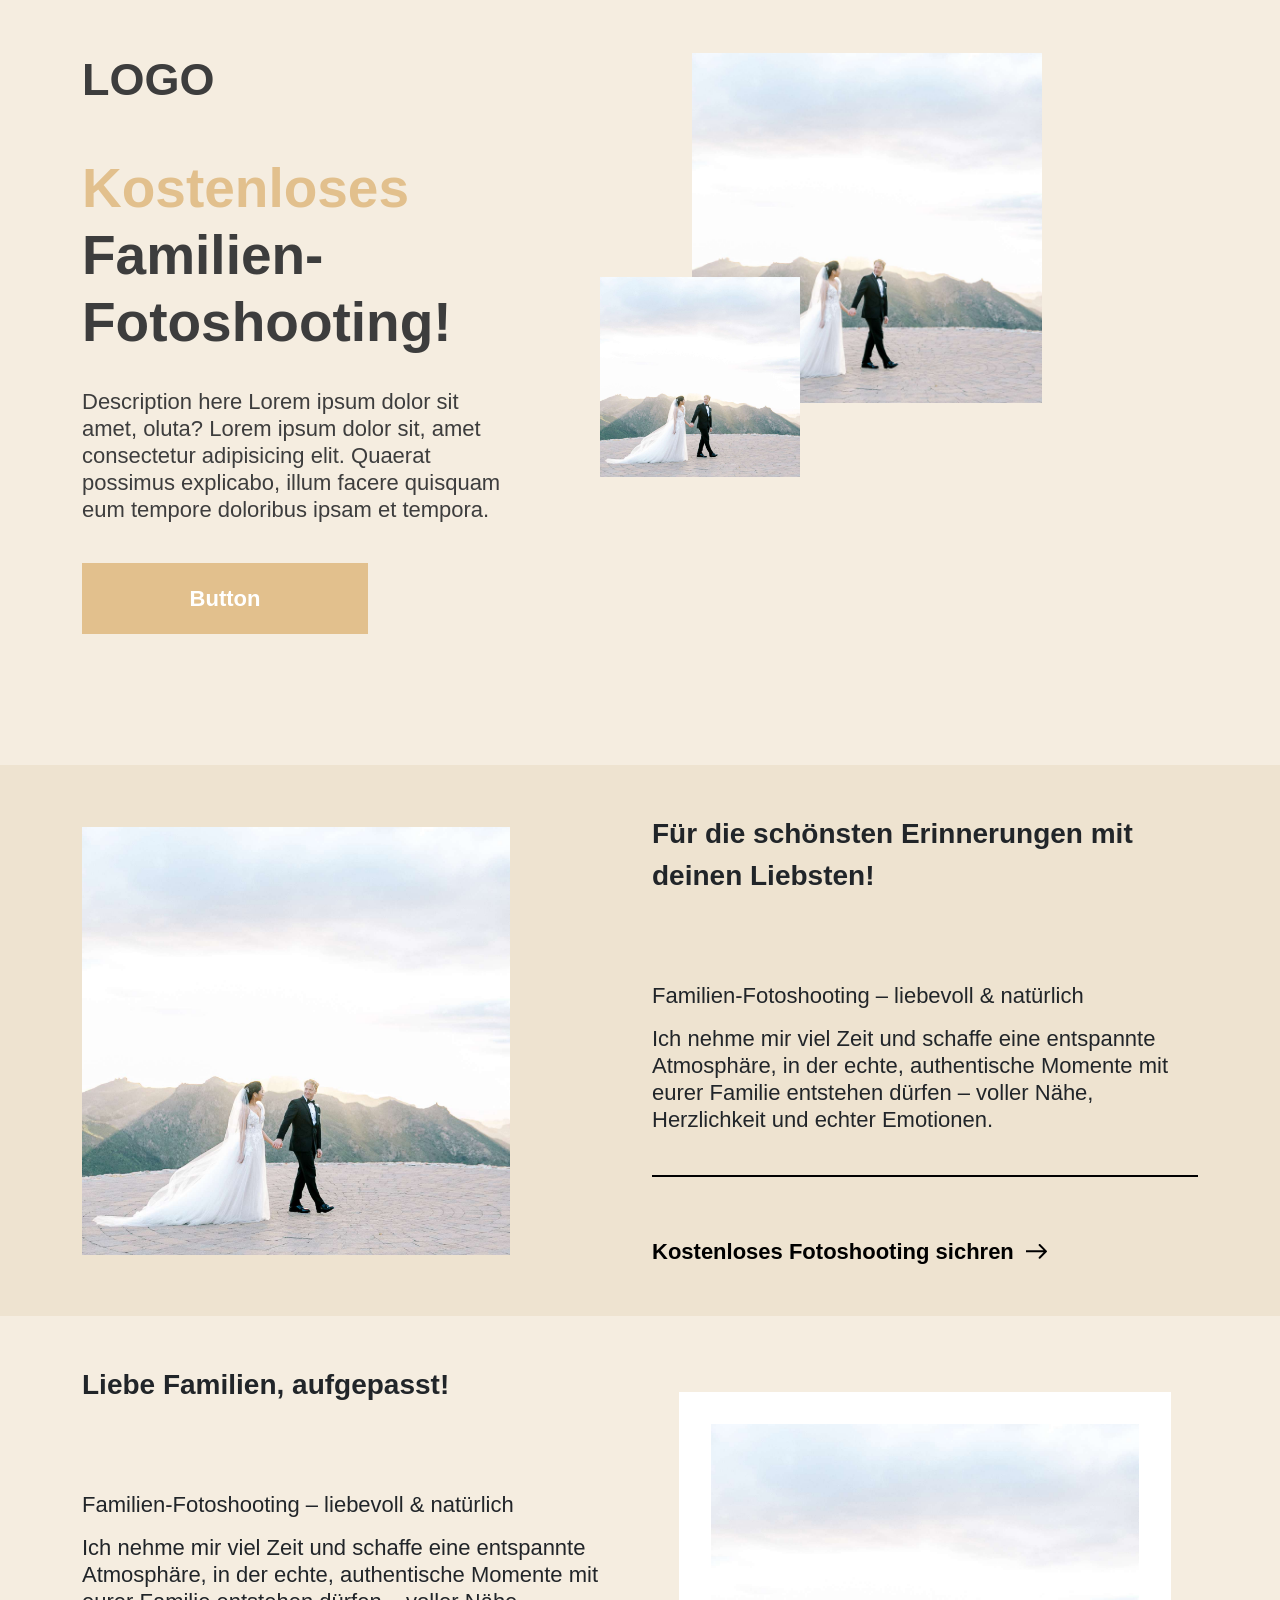
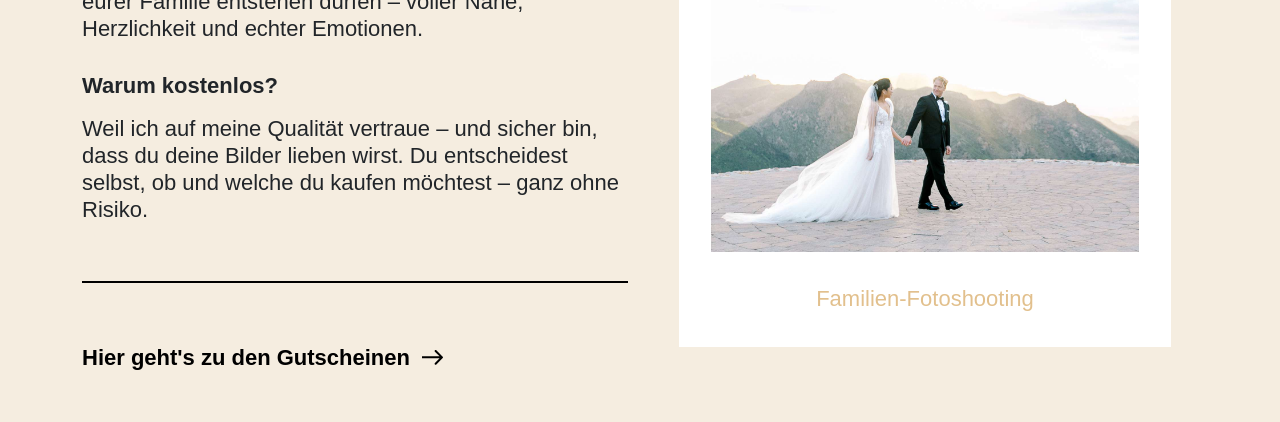
==== index.html @ 56498b9d "Initial commit" ====
<!DOCTYPE html>
<html lang="en">

<head>
    <meta charset="UTF-8">
    <meta name="viewport" content="width=device-width, initial-scale=1.0">
    <title>Лендинг</title>

    <link rel="stylesheet" href="https://cdn.jsdelivr.net/npm/bootstrap@5.3.8/dist/css/bootstrap.min.css">
    <link rel="stylesheet" href="styles/reset.css">
    <link rel="stylesheet" href="styles/variables.css">
    <link rel="stylesheet" href="styles/styles.css">
</head>

<body>

    <!-- SECTION 1 (Hero) -->
    <section id="hero" class="section-1 py-custom">
        <div class="container">
            <div class="row align-items-start service-1-content">

                <!-- LEFT -->
                <div class="col-lg-6 d-flex flex-column">
                    <h2 class="logo mb-0">LOGO</h2>

                    <h1 class="hero-title mt-5">
                        <span class="sec1-hero-title-span">Kostenloses</span> <br> Familien-Fotoshooting!
                    </h1>

                    <p class="hero-description mt-4">
                        Description here Lorem ipsum dolor sit amet, oluta? Lorem ipsum dolor sit, amet consectetur adipisicing elit. Quaerat possimus explicabo, illum facere quisquam eum tempore doloribus ipsam et tempora.
                    </p>

                    <button class="section1-button mt-4">Button</button>
                </div>

                <!-- RIGHT -->
                <div class="col-lg-6 d-flex justify-content-center position-relative">
                    <div class="hero-images-wrapper position-relative">
                        <img src="images/wedding-image-example.jpg" class="img-big" alt="">
                        <img src="images/wedding-image-example.jpg" class="img-small position-absolute" alt="">
                    </div>
                </div>

            </div>
        </div>
    </section>


    <!-- SECTION 2 (Promotion) -->
    <section id="promotion" class="section-2 py-5">
        <div class="container">
            <div class="row align-items-center">

                <!-- LEFT IMAGE -->
                <div class="col-lg-6 d-flex justify-content-start">
                    <img src="images/wedding-image-example.jpg" class="section-2-image" alt="">
                </div>

                <!-- RIGHT CONTENT -->
                <div class="col-lg-6">
                    <div class="section-2-paragraphs">
                        <p class="section-2-title">Für die schönsten Erinnerungen mit deinen Liebsten!</p>
                        <p class="section-2-text">Familien-Fotoshooting – liebevoll & natürlich</p>
                        <p class="section-2-text">
                            Ich nehme mir viel Zeit und schaffe eine entspannte Atmosphäre, in der echte, authentische Momente mit eurer Familie entstehen dürfen – voller Nähe, Herzlichkeit und echter Emotionen.
                        </p>
                    </div>

                    <hr class="section-2-line">

                    <button class="section-2-button">
                        Kostenloses Fotoshooting sichren
                        <img src="images/button-line.svg" class="arrow-img" alt="">
                    </button>
                </div>
            </div>
        </div>
    </section>


    <!-- SECTION 3 (Offers) -->
    <section id="offers" class="section-3 py-5">
        <div class="container">
            <div class="row align-items-center">

                <!-- LEFT CONTENT -->
                <div class="col-lg-6 d-flex flex-column section-3-content order-1 order-lg-1">

                    <div class="section-3-paragraphs">
                        <p class="section-3-title">Liebe Familien, aufgepasst!</p>
                        <p class="section-3-text">Familien-Fotoshooting – liebevoll & natürlich</p>
                        <p class="section-3-text">
                            Ich nehme mir viel Zeit und schaffe eine entspannte Atmosphäre, in der echte, authentische Momente mit eurer Familie entstehen dürfen – voller Nähe, Herzlichkeit und echter Emotionen.
                        </p>
                        <p class="section-3-text-bold">Warum kostenlos?</p>
                        <p class="section-3-text">Weil ich auf meine Qualität vertraue – und sicher bin, dass du deine Bilder lieben wirst.
                            Du entscheidest selbst, ob und welche du kaufen möchtest – ganz ohne Risiko.</p>
                    </div>

                    <hr class="section-3-line">

                    <div class="section-3-button-wrapper">
                        <button class="section-3-button">
                            Hier geht's zu den Gutscheinen
                            <img src="images/button-line.svg" class="arrow-img" alt="">
                        </button>
                    </div>

                </div>

                <!-- RIGHT IMAGE BLOCK -->
                <div class="col-lg-6 d-flex justify-content-center order-2 order-lg-2">
                    <div class="section-3-imagebox">
                        <img src="images/wedding-image-example.jpg" class="section-3-image" alt="">
                        <span>Familien-Fotoshooting</span>
                    </div>
                </div>

            </div>
        </div>
    </section>

    <script src="https://cdn.jsdelivr.net/npm/bootstrap@5.3.8/dist/js/bootstrap.bundle.min.js"></script>
</body>

</html>
---- styles/variables.css ----
:root {
    --hintergrund-color: #F5EDE0;
    --button-color: #E2C08D;
    --button-hover-color: #d3b383;
    --schrift-color: #3D3D3D;
    --second-hintergrund-color: #EEE3D0;
    --font-main: "Inter", sans-serif;
    /* --spacing-sides-section: 101px; */
    /* с bootstrap не используется, ибо bootstrap сам управляет крайними отступами с помощью container */
}
---- styles/styles.css ----
body {
    font-family: var(--font-main);

}

/* -------------------------------- */
/* SECTION 1 */
/* -------------------------------- */
.section-1 {
    background-color: var(--hintergrund-color);
    padding: 53px 0 131px 0;
}


.logo {
    font-size: 45px;
    font-weight: 700;
    color: var(--schrift-color);
}

.hero-title {
    font-size: 55px;
    line-height: 67px;
    font-weight: 700;
    color: var(--schrift-color);
}

.sec1-hero-title-span {
    color: var(--button-color);
}

.hero-description {
    font-size: 22px;
    line-height: 27px;
    color: var(--schrift-color);
    width: 80%;
}

.section1-button {
    width: 286px;
    padding: 19px 0;
    background: var(--button-color);
    border: none;
    color: #fff;
    font-size: 22px;
    font-weight: 700;
    cursor: pointer;
    transition: 0.3s;
}

.section1-button:hover {
    background-color: var(--button-hover-color);
}

.hero-images-wrapper {
    max-width: 550px;
    width: 100%;
    position: relative;
    margin-left: auto;
}

.img-big {
    width: 428px;
    height: auto;
    max-width: 100%;
}

.img-small {
    width: 306px;
    height: auto;
    bottom: -74px;
    left: -92px;
    max-width: 100%;
}

/* -------------------------------- */
/* SECTION 2 */
/* -------------------------------- */
.section-2 {
    background-color: var(--second-hintergrund-color);
}

.section-2-image {
    width: 100%;
    max-width: 428px;
    height: auto;
    max-height: 460px;
    object-fit: cover;
}

.section-2-title {
    font-size: 28px;
    font-weight: 700;
    margin-bottom: 85px;
}

.section-2-text {
    font-size: 22px;
    line-height: 27px;
}

.section-2-line {
    border: 1px solid #000;
    opacity: 1;
    margin: 42px 0 58px 0;
}

.section-2-button {
    font-size: 22px;
    border: none;
    background: transparent;
    cursor: pointer;
    font-weight: 700;
    display: inline-flex;
    align-items: center;
    gap: 12px;
}

.arrow-img {
    transition: transform 0.3s ease;
}

.section-2-button:hover .arrow-img {
    transform: translateX(6px);
}

/* -------------------------------- */
/* SECTION 3 */
/* -------------------------------- */
.section-3 {
    background-color: var(--hintergrund-color);
}

.section-3-title {
    font-size: 28px;
    font-weight: 700;
    margin-bottom: 85px;
}

.section-3-text {
    font-size: 22px;
    line-height: 27px;
}

.section-3-text-bold {
    font-size: 22px;
    line-height: 27px;
    font-weight: 700;
    margin-top: 30px;
}

.section-3-line {
    border: 1px solid #000;
    opacity: 1;
    margin: 42px 0 58px 0;
}

.section-3-button {
    font-size: 22px;
    font-weight: 700;
    border: none;
    background: transparent;
    display: inline-flex;
    align-items: center;
    gap: 12px;
    cursor: pointer;
}

.section-3-button:hover .arrow-img {
    transform: translateX(6px);
}

.section-3-imagebox {
    background: #fff;
    padding: 32px;
    max-width: 493px;
    display: flex;
    flex-direction: column;
    align-items: center;
}

.section-3-image {
    width: 100%;
    max-width: 428px;
    height: auto;
    max-height: 440px;
}

.section-3-imagebox span {
    margin-top: 30px;
    font-size: 22px;
    color: var(--button-color);
}

@media(max-width:1399px) {
    .hero-images-wrapper {
        right: -40px;
    }

    .img-big {
        max-width: 350px;
        height: auto;
        max-height: 394px;
    }

    .img-small {
        width: 100%;
        max-width: 200px;
        height: auto;
        max-height: 290px;
        bottom: -74px;
        left: -92px;
        z-index: 2;
        transition: transform 0.3s ease;
    }
}

@media (max-width: 1200px) {

    #hero .col-lg-6 {
        text-align: center;
        align-items: center;
    }

    .hero-images-wrapper {
        margin-top: 50px;
        max-width: 380px;
        margin-left: 0;
    }

    .img-small {
        width: 220px;
    }
}

@media(max-width:991px) {
    .hero-title {
        font-size: 50px;
    }

    .section-2-image {
        width: 100%;
        max-width: 350px;
        height: auto;
        max-height: 394px;
        object-fit: cover;
    }

    .section-2-title {
        font-size: 28px;
        font-weight: 700;
        margin-bottom: 35px;
        margin-top: 20px;
    }

    .justify-content-start {
        justify-content: center !important;
    }

    .section-2 {
        text-align: center;
    }

    .section-2-title {
        font-size: 24px;
        margin-bottom: 29px;
    }

    .section-2-text {
        font-size: 20px;
    }

    .section-2-image {
        max-width: 290px;
        max-height: 320px;
    }

    .section-2-button {
        font-size: 20px;
    }

    .section-3-title {
        font-size: 24px;
        margin-bottom: 29px;
    }

    .section-3-text {
        font-size: 20px;
    }

    .section-3-text-bold {
        font-size: 20px;
    }

    .section-3-button {
        font-size: 20px;
    }

    .section-3 {
        text-align: center;
    }

    .section-3-imagebox {
        margin: 30px auto;
        padding: 30px;
        max-width: 345px;
    }

    .section-3-image {
        max-width: 290px;
        max-height: 365px;
    }

    .section-3-imagebox span {
        margin-top: 28px;
        font-size: 16px;
    }
}

@media (max-width: 768px) {
    .hero-title {
        font-size: 40px;
        line-height: 50px;
    }

    .hero-description {
        font-size: 20px;
    }

    .section1-button {
        width: 226px;
        padding: 15px 0;
        font-size: 20px;
        cursor: pointer;
        transition: 0.3s;
    }

    .img-big {
        width: 290px;
    }

    .img-small {
        width: 190px;
        left: -40px;
    }
}

@media (max-width: 468px) {
    .hero-title {
        font-size: 30px;
        line-height: 40px;
    }

    .hero-description {
        font-size: 18px;
    }

    .hero-images-wrapper {
        margin-top: 50px;
        max-width: 290px;
    }

    .img-big {
        max-width: 230px;
        max-height: 310px;
    }

    .img-small {
        max-width: 145px;
        max-height: 290px;
        left: -40px;
    }

    .section1-button {
        width: 198px;
        padding: 13px 0;
        font-size: 18px;
        cursor: pointer;
        transition: 0.3s;
    }

    .section-2-image {
        max-width: 230px;
        max-height: 310px;
    }

    .section-2-title {
        font-size: 22px;
        margin-bottom: 29px;
    }

    .section-2-text {
        font-size: 18px;
    }

    .section-2-button {
        font-size: 18px;
    }

    .section-3-button {
        font-size: 18px;
    }

    .section-3-title {
        font-size: 22px;
        margin-bottom: 29px;
    }

    .section-3-text {
        font-size: 18px;
    }

    .section-3-text-bold {
        font-size: 18px;
    }

    .section-3-image {
        max-width: 230px;
        max-height: 316px;
    }

    .section-3-imagebox {
        margin: 30px auto;
        padding: 28px 20px 20px 20px;
        max-width: 345px;
    }
}

@media(max-width:375px) {

    .hero-images-wrapper {
        margin-top: 50px;
        max-width: 210px;
    }

    .img-big {
        max-width: 150px;
        max-height: 200px;
    }

    .img-small {
        max-width: 105px;
        max-height: 150px;
        left: -40px;
    }

    .section1-button {
        width: 168px;
        padding: 10px 0;
        font-size: 18px;
    }

    .section-2-image {
        max-width: 200px;
        max-height: 290px;
    }

    .section-3-imagebox {
        margin: 30px auto;
        padding: 26px 24px 26px 24px;
        max-width: 305px;
    }

    .section-3-image {
        max-width: 200px;
        max-height: 290px;
    }
}
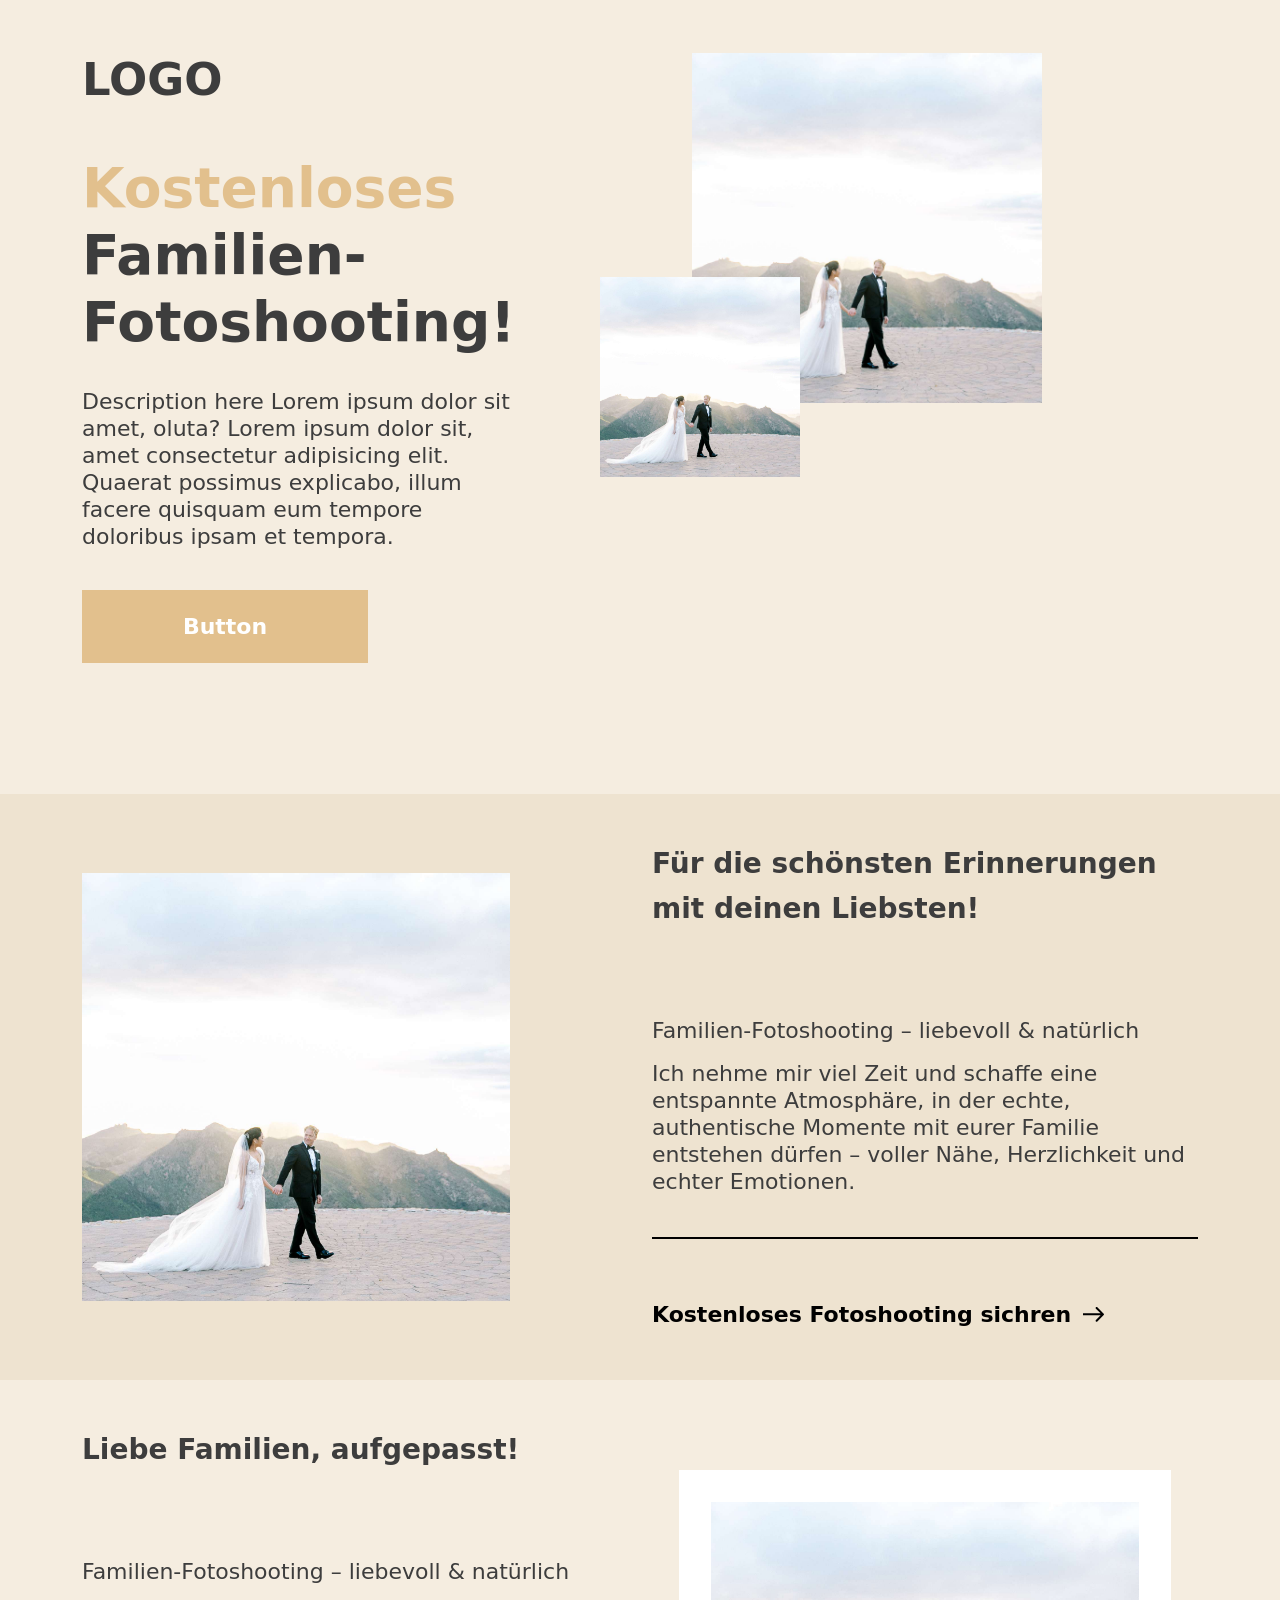
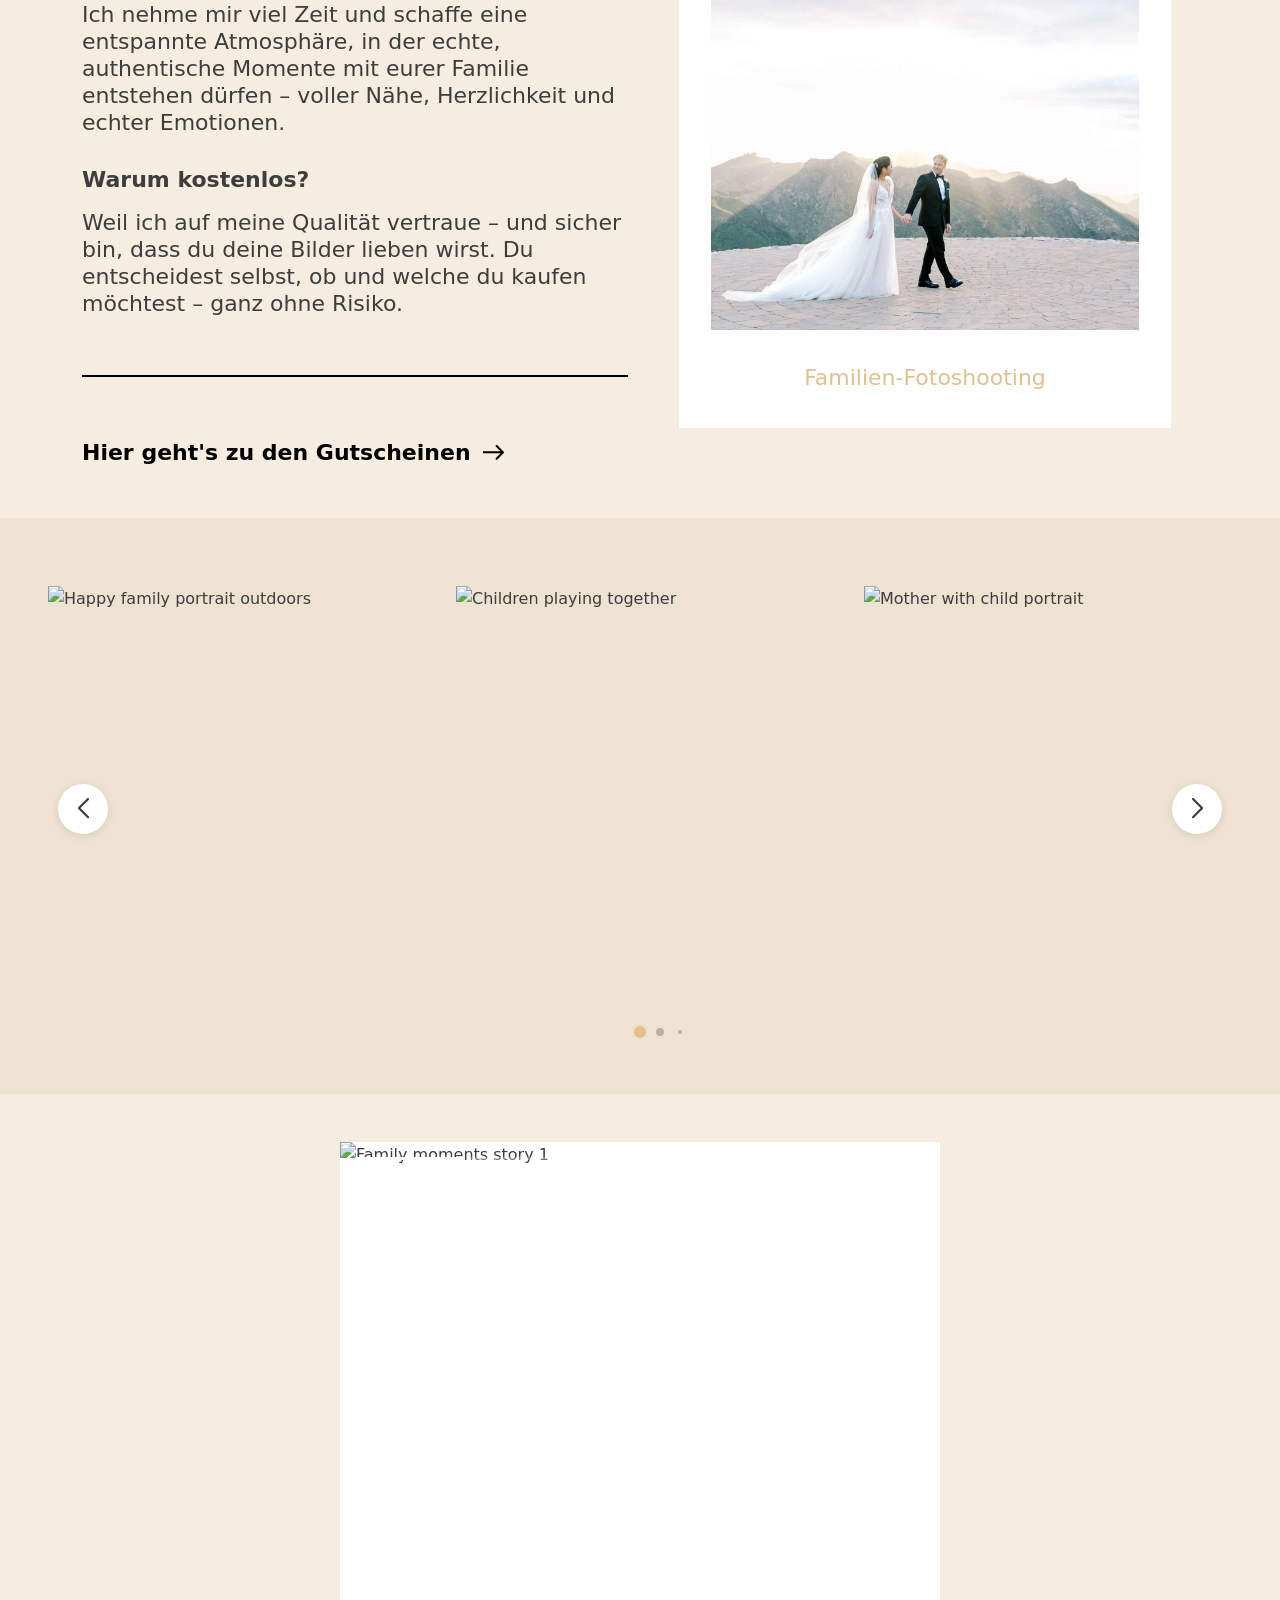
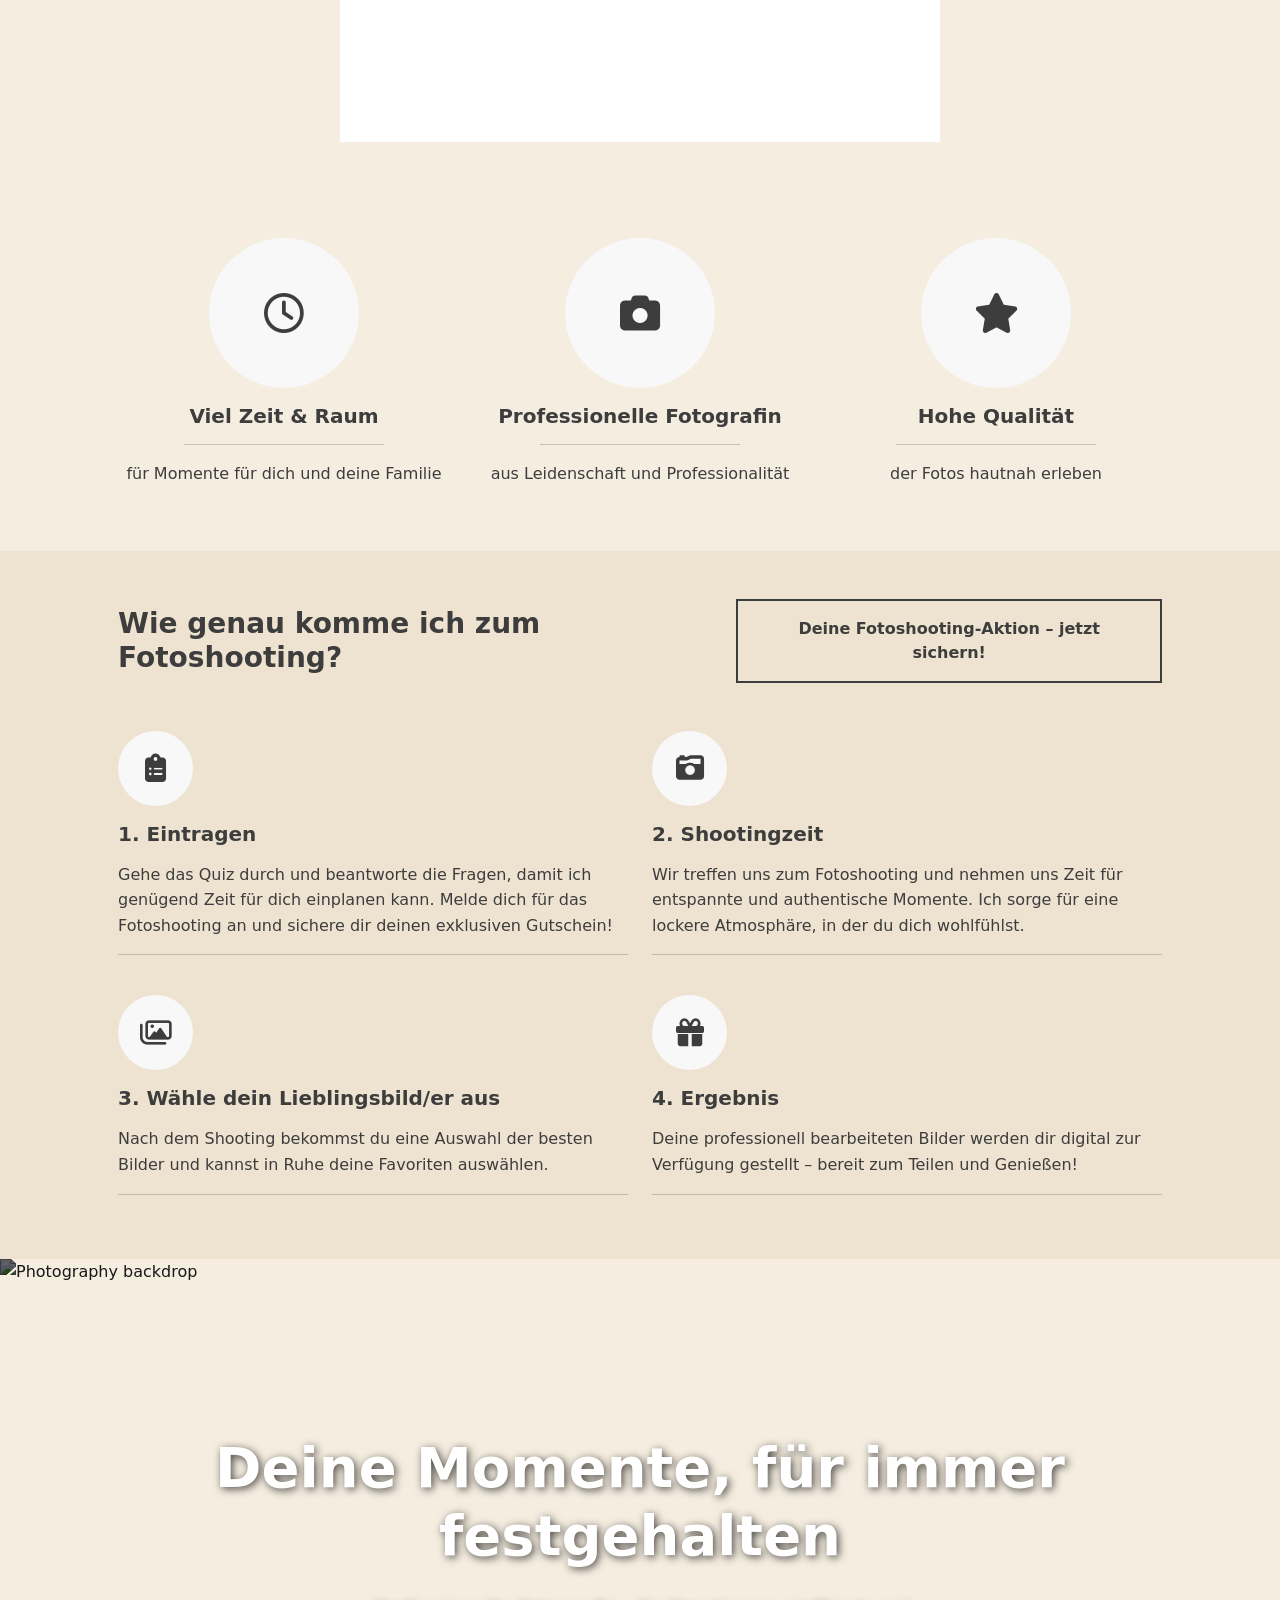
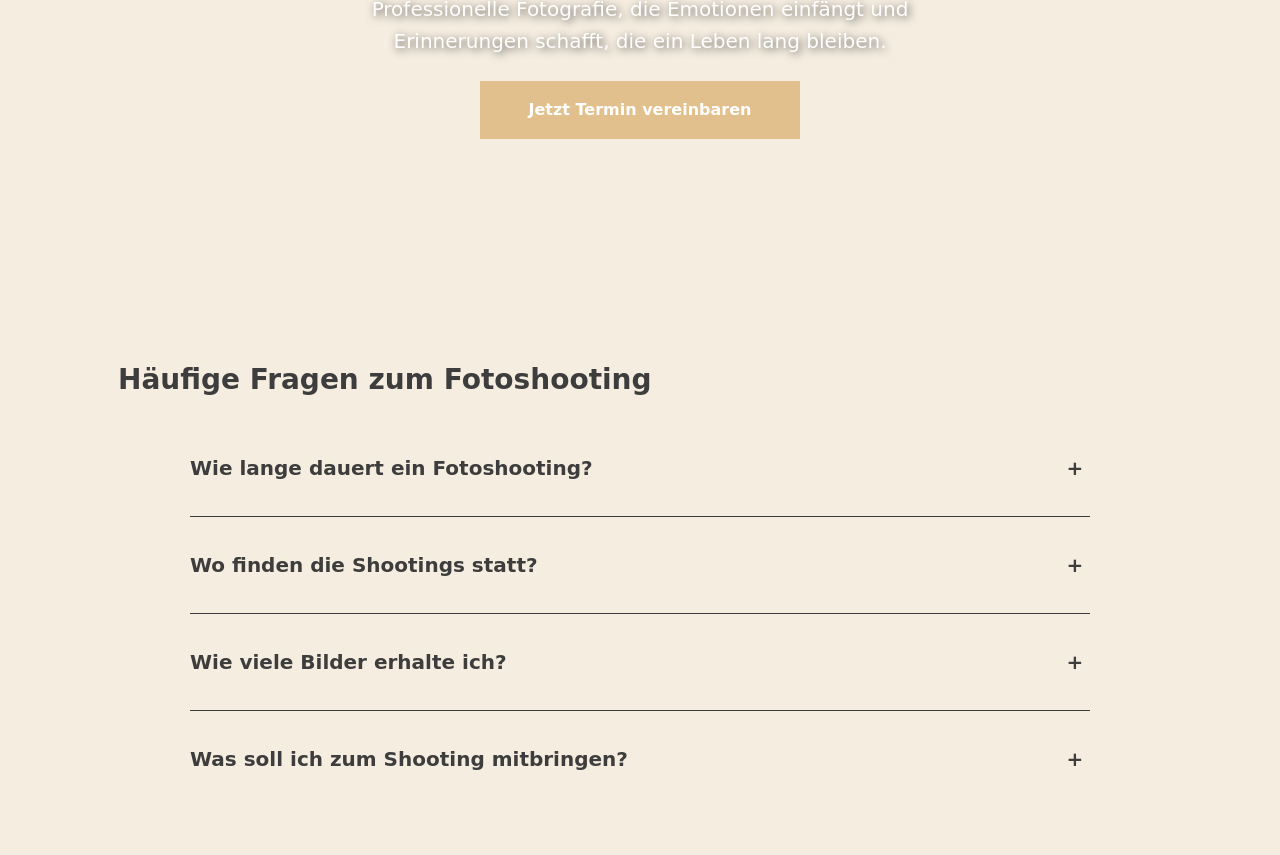
==== commit f24d8fe1: "done 75%" ====
--- a/index.html
+++ b/index.html
@@ -6,10 +6,27 @@
     <meta name="viewport" content="width=device-width, initial-scale=1.0">
     <title>Лендинг</title>
 
-    <link rel="stylesheet" href="https://cdn.jsdelivr.net/npm/bootstrap@5.3.8/dist/css/bootstrap.min.css">
+    <link href="https://cdn.jsdelivr.net/npm/bootstrap@5.3.3/dist/css/bootstrap.min.css" rel="stylesheet" />
+
     <link rel="stylesheet" href="styles/reset.css">
     <link rel="stylesheet" href="styles/variables.css">
     <link rel="stylesheet" href="styles/styles.css">
+    <link rel="stylesheet" href="https://cdnjs.cloudflare.com/ajax/libs/font-awesome/6.5.1/css/all.min.css" />
+
+    <!-- Swiper CSS -->
+    <link rel="stylesheet" href="https://cdn.jsdelivr.net/npm/swiper@11/swiper-bundle.min.css" />
+
+    <!-- ========================================
+       CUSTOM STYLES
+       ======================================== -->
+    <!-- Global Styles (colors, buttons, navbar) -->
+    <link rel="stylesheet" href="styles/base-styles.css" />
+
+    <!-- Section Modules (only used sections) -->
+    <link rel="stylesheet" href="styles/sections/gallery-swiper.css" />
+    <link rel="stylesheet" href="styles/sections/stories-slider.css" />
+    <link rel="stylesheet" href="styles/sections/faq-accordion.css" />
+    <link rel="stylesheet" href="styles/sections/creative-showcase.css" />
 </head>
 
 <body>
@@ -71,7 +88,7 @@
 
                     <button class="section-2-button">
                         Kostenloses Fotoshooting sichren
-                        <img src="images/button-line.svg" class="arrow-img" alt="">
+                        <img src="icons/button-line.svg" class="arrow-img" alt="">
                     </button>
                 </div>
             </div>
@@ -103,7 +120,7 @@
                     <div class="section-3-button-wrapper">
                         <button class="section-3-button">
                             Hier geht's zu den Gutscheinen
-                            <img src="images/button-line.svg" class="arrow-img" alt="">
+                            <img src="icons/button-line.svg" class="arrow-img" alt="">
                         </button>
                     </div>
 
@@ -121,7 +138,328 @@
         </div>
     </section>
 
-    <script src="https://cdn.jsdelivr.net/npm/bootstrap@5.3.8/dist/js/bootstrap.bundle.min.js"></script>
+    <!-- SECTION 4 (Photos) -->
+
+    <section class="py-5 bg-brand-secondary">
+        <div class="container-fluid px-3 px-lg-5">
+            <!-- Swiper -->
+            <div class="swiper gallerySwiper">
+                <div class="swiper-wrapper">
+                    <!-- Slide 1 - Family Photo -->
+                    <div class="swiper-slide">
+                        <img
+              src="https://images.unsplash.com/photo-1511895426328-dc8714191300?w=800&h=800&fit=crop&q=80"
+              alt="Happy family portrait outdoors"
+              class="gallery-image"
+              loading="lazy"
+            />
+                    </div>
+                    <!-- Slide 2 - Children Playing -->
+                    <div class="swiper-slide">
+                        <img
+              src="https://images.unsplash.com/photo-1503454537195-1dcabb73ffb9?w=800&h=800&fit=crop&q=80"
+              alt="Children playing together"
+              class="gallery-image"
+              loading="lazy"
+            />
+                    </div>
+                    <!-- Slide 3 - Mother and Child -->
+                    <div class="swiper-slide">
+                        <img
+              src="https://images.unsplash.com/photo-1476703993599-0035a21b17a9?w=800&h=800&fit=crop&q=80"
+              alt="Mother with child portrait"
+              class="gallery-image"
+              loading="lazy"
+            />
+                    </div>
+                    <!-- Slide 4 - Family Outdoor -->
+                    <div class="swiper-slide">
+                        <img
+      src="https://images.unsplash.com/photo-1475503572774-15a45e5d60b9?w=800&h=800&fit=crop&q=80"
+              alt="Family outdoor photoshoot"
+              class="gallery-image"
+              loading="lazy"
+            />
+                    </div>
+                    <!-- Slide 5 - Portrait -->
+                    <div class="swiper-slide">
+                        <img
+              src="https://images.unsplash.com/photo-1544005313-94ddf0286df2?w=800&h=800&fit=crop&q=80"
+              alt="Beautiful portrait photography"
+              class="gallery-image"
+              loading="lazy"
+            />
+                    </div>
+                    <!-- Slide 6 - Kids Portrait -->
+                    <div class="swiper-slide">
+                        <img
+              src="https://images.unsplash.com/photo-1503454537195-1dcabb73ffb9?w=800&h=800&fit=crop&crop=faces&q=80"
+              alt="Children portrait"
+              class="gallery-image"
+              loading="lazy"
+            />
+                    </div>
+                </div>
+                <!-- Navigation buttons -->
+                <div class="swiper-button-next"></div>
+                <div class="swiper-button-prev"></div>
+                <!-- Pagination -->
+                <div class="swiper-pagination"></div>
+            </div>
+        </div>
+    </section>
+
+    <!-- SECTION #6: STORIES SLIDER  -->
+
+    <section class="py-5 bg-brand-light">
+        <div class="container px-3 px-lg-5">
+
+            <!-- Stories Swiper -->
+            <div class="swiper storiesSwiper">
+                <!-- Progress bars (like Instagram Stories) -->
+                <div class="stories-progress-container">
+                    <div class="story-progress-bar"></div>
+                    <div class="story-progress-bar"></div>
+                    <div class="story-progress-bar"></div>
+                    <div class="story-progress-bar"></div>
+                    <div class="story-progress-bar"></div>
+                </div>
+
+                <div class="swiper-wrapper">
+                    <!-- Story 1 -->
+                    <div class="swiper-slide">
+                        <img
+              src="https://images.unsplash.com/photo-1511895426328-dc8714191300?w=800&h=800&fit=crop&q=80"
+              alt="Family moments story 1"
+              class="story-image"
+            />
+                    </div>
+                    <!-- Story 2 -->
+                    <div class="swiper-slide">
+                        <img
+              src="https://images.unsplash.com/photo-1476703993599-0035a21b17a9?w=800&h=800&fit=crop&q=80"
+              alt="Family moments story 2"
+              class="story-image"
+            />
+                    </div>
+                    <!-- Story 3 -->
+                    <div class="swiper-slide">
+                        <img
+              src="https://images.unsplash.com/photo-1544005313-94ddf0286df2?w=800&h=800&fit=crop&q=80"
+              alt="Portrait story 3"
+              class="story-image"
+            />
+                    </div>
+                    <!-- Story 4 -->
+                    <div class="swiper-slide">
+                        <img
+              src="https://images.unsplash.com/photo-1503454537195-1dcabb73ffb9?w=800&h=800&fit=crop&q=80"
+              alt="Children story 4"
+              class="story-image"
+            />
+                    </div>
+                    <!-- Story 5 -->
+                    <div class="swiper-slide">
+                        <img
+              src="https://images.unsplash.com/photo-1475503572774-15a45e5d60b9?w=800&h=800&fit=crop&q=80"
+              alt="Family outdoor story 5"
+              class="story-image"
+            />
+                    </div>
+                </div>
+
+                <!-- Clickable navigation areas -->
+                <div class="story-nav-prev"></div>
+                <div class="story-nav-next"></div>
+            </div>
+
+        </div>
+    </section>
+
+    <!-- SECTION #7: FEATURES (3 COLUMNS) -->
+    <section class="py-5 bg-brand-light">
+        <div class="container px-3 px-lg-5">
+            <div class="row g-4">
+                <!-- Feature 1 -->
+                <div class="col-lg-4 col-md-6 text-center">
+                    <div class="icon-circle-lg mx-auto mb-3 bg-brand-light-gray">
+                        <i class="fa-regular fa-clock fs-1"></i>
+                    </div>
+                    <h3 class="h5 fw-bold mb-2">Viel Zeit & Raum</h3>
+                    <hr class="border-line mw-200 mx-auto">
+                    <p class="fs-6">für Momente für dich und deine Familie</p>
+                </div>
+
+                <!-- Feature 2 -->
+                <div class="col-lg-4 col-md-6 text-center">
+                    <div class="icon-circle-lg mx-auto mb-3 bg-brand-light-gray">
+                        <i class="fa-solid fa-camera fs-1"></i>
+                    </div>
+                    <h3 class="h5 fw-bold mb-2">Professionelle Fotografin</h3>
+                    <hr class="border-line mw-200 mx-auto">
+                    <p class="fs-6">aus Leidenschaft und Professionalität</p>
+                </div>
+
+                <!-- Feature 3 -->
+                <div class="col-lg-4 col-md-6 text-center">
+                    <div class="icon-circle-lg mx-auto mb-3 bg-brand-light-gray">
+                        <i class="fa-solid fa-star fs-1"></i>
+                    </div>
+                    <h3 class="h5 fw-bold mb-2">Hohe Qualität</h3>
+                    <hr class="border-line mw-200 mx-auto">
+                    <p class="fs-6">der Fotos hautnah erleben</p>
+                </div>
+            </div>
+        </div>
+    </section>
+
+    <!-- SECTION #8: PROCESS STEPS (2x2 GRID)-->
+
+    <section class="py-5 bg-brand-secondary">
+        <div class="container px-3 px-lg-5">
+
+            <!-- Heading and CTA Button in one row -->
+            <div class="row align-items-center g-3 mb-5">
+                <div class="col-lg-7 col-md-6">
+                    <h2 class="fs-3 fw-bold mb-0">Wie genau komme ich zum Fotoshooting?</h2>
+                </div>
+                <div class="col-lg-5 col-md-6 text-lg-end">
+                    <a href="#contact" class="btn btn-outline-dark px-5 py-3 fw-bold rounded-0">Deine Fotoshooting-Aktion – jetzt sichern!</a>
+                </div>
+            </div>
+
+            <!-- Steps Grid - 2x2 -->
+            <div class="row g-4">
+                <!-- Step 1 -->
+                <div class="col-lg-6 col-md-6">
+                    <div class="icon-circle-md mb-3 bg-brand-light-gray">
+                        <i class="fa-solid fa-clipboard-list fs-3"></i>
+                    </div>
+                    <h3 class="h5 fw-bold mb-3">1. Eintragen</h3>
+                    <p class="fs-6 mb-3">Gehe das Quiz durch und beantworte die Fragen, damit ich genügend Zeit für dich einplanen kann. Melde dich für das Fotoshooting an und sichere dir deinen exklusiven Gutschein!</p>
+                    <hr class="border-line">
+                </div>
+
+                <!-- Step 2 -->
+                <div class="col-lg-6 col-md-6">
+                    <div class="icon-circle-md mb-3 bg-brand-light-gray">
+                        <i class="fa-solid fa-camera-retro fs-3"></i>
+                    </div>
+                    <h3 class="h5 fw-bold mb-3">2. Shootingzeit</h3>
+                    <p class="fs-6 mb-3">Wir treffen uns zum Fotoshooting und nehmen uns Zeit für entspannte und authentische Momente. Ich sorge für eine lockere Atmosphäre, in der du dich wohlfühlst.</p>
+                    <hr class="border-line">
+                </div>
+
+                <!-- Step 3 -->
+                <div class="col-lg-6 col-md-6">
+                    <div class="icon-circle-md mb-3 bg-brand-light-gray">
+                        <i class="fa-regular fa-images fs-3"></i>
+                    </div>
+                    <h3 class="h5 fw-bold mb-3">3. Wähle dein Lieblingsbild/er aus</h3>
+                    <p class="fs-6 mb-3">Nach dem Shooting bekommst du eine Auswahl der besten Bilder und kannst in Ruhe deine Favoriten auswählen.</p>
+                    <hr class="border-line">
+                </div>
+
+                <!-- Step 4 -->
+                <div class="col-lg-6 col-md-6">
+                    <div class="icon-circle-md mb-3 bg-brand-light-gray">
+                        <i class="fa-solid fa-gift fs-3"></i>
+                    </div>
+                    <h3 class="h5 fw-bold mb-3">4. Ergebnis</h3>
+                    <p class="fs-6 mb-3">Deine professionell bearbeiteten Bilder werden dir digital zur Verfügung gestellt – bereit zum Teilen und Genießen!</p>
+                    <hr class="border-line">
+                </div>
+            </div>
+        </div>
+    </section>
+
+    <!-- SECTION #9: CREATIVE SHOWCASE-->
+
+    <section class="creative-showcase-section">
+        <!-- Background Image -->
+        <div class="creative-showcase-bg">
+            <img
+        src="https://images.unsplash.com/photo-1502086223501-7ea6ecd79368?w=1600&h=900&fit=crop&q=80"
+        alt="Photography backdrop"
+        class="object-cover"
+        loading="lazy"
+      />
+        </div>
+
+        <!-- Content Overlay -->
+        <div class="container creative-showcase-content d-flex align-items-center justify-content-center px-3 px-lg-5">
+            <div class="text-center text-white">
+                <h2 class="display-4 fw-bold mb-4 text-white text-shadow-dark">Deine Momente, für immer festgehalten</h2>
+                <p class="fs-5 mb-4 text-white mx-auto mw-600 text-shadow-dark">
+                    Professionelle Fotografie, die Emotionen einfängt und Erinnerungen schafft, die ein Leben lang bleiben.
+                </p>
+                <a href="#contact" class="btn btn-primary px-5 py-3 fw-bold rounded-0">Jetzt Termin vereinbaren</a>
+            </div>
+        </div>
+    </section>
+
+    <!-- SECTION #10: FAQ ACCORDION -->
+    <section class="py-5 bg-brand-light">
+        <div class="container px-3 px-lg-5">
+            <!-- Heading -->
+            <h2 class="fs-3 fw-bold mb-4">Häufige Fragen zum Fotoshooting</h2>
+
+            <!-- FAQ Accordion -->
+            <div class="faq-accordion">
+                <!-- Question 1 -->
+                <div class="faq-item">
+                    <div class="faq-question d-flex justify-content-between align-items-center" role="button" tabindex="0">
+                        <span class="fs-5 fw-bold">Wie lange dauert ein Fotoshooting?</span>
+                        <span class="faq-icon fs-5 fw-bold">+</span>
+                    </div>
+                    <div class="faq-answer">
+                        <hr class="border-line mt-3 mb-3">
+                        <p class="fs-6">Ein Standard-Fotoshooting dauert in der Regel 60-90 Minuten. Für Familien-Shootings nehme ich mir gerne etwas mehr Zeit, damit alle entspannt sind.</p>
+                    </div>
+                </div>
+
+                <!-- Question 2 -->
+                <div class="faq-item">
+                    <div class="faq-question d-flex justify-content-between align-items-center" role="button" tabindex="0">
+                        <span class="fs-5 fw-bold">Wo finden die Shootings statt?</span>
+                        <span class="faq-icon fs-5 fw-bold">+</span>
+                    </div>
+                    <div class="faq-answer">
+                        <hr class="border-line mt-3 mb-3">
+                        <p class="fs-6">Die Shootings finden wahlweise outdoor an schönen Locations oder in meinem Studio statt. Gemeinsam finden wir den perfekten Ort für dein Shooting.</p>
+                    </div>
+                </div>
+
+                <!-- Question 3 -->
+                <div class="faq-item">
+                    <div class="faq-question d-flex justify-content-between align-items-center" role="button" tabindex="0">
+                        <span class="fs-5 fw-bold">Wie viele Bilder erhalte ich?</span>
+                        <span class="faq-icon fs-5 fw-bold">+</span>
+                    </div>
+                    <div class="faq-answer">
+                        <hr class="border-line mt-3 mb-3">
+                        <p class="fs-6">Du erhältst eine Auswahl von 20-30 professionell bearbeiteten Bildern in hoher Auflösung. Alle Bilder werden sorgfältig retuschiert und optimiert.</p>
+                    </div>
+                </div>
+
+                <!-- Question 4 -->
+                <div class="faq-item">
+                    <div class="faq-question d-flex justify-content-between align-items-center" role="button" tabindex="0">
+                        <span class="fs-5 fw-bold">Was soll ich zum Shooting mitbringen?</span>
+                        <span class="faq-icon fs-5 fw-bold">+</span>
+                    </div>
+                    <div class="faq-answer">
+                        <hr class="border-line mt-3 mb-3">
+                        <p class="fs-6">Bringe einfach gute Laune mit! Bei Bedarf helfe ich dir gerne bei der Outfit-Auswahl. Für Kinder können Lieblingsspielzeuge für entspannte Momente sorgen.</p>
+                    </div>
+                </div>
+            </div>
+        </div>
+    </section>
+
+    <script src="https://cdn.jsdelivr.net/npm/bootstrap@5.3.3/dist/js/bootstrap.bundle.min.js"></script>
+    <script src="https://cdn.jsdelivr.net/npm/swiper@11/swiper-bundle.min.js"></script>
+    <script src="js/main.js"></script>
 </body>
 
 </html>
--- a/styles/base-styles.css
+++ b/styles/base-styles.css
@@ -0,0 +1,339 @@
+/**
+ * ============================================
+ * BASE STYLES - 100% Bootstrap Approach
+ * ============================================
+ *
+ * Подход: Минимум custom CSS, максимум Bootstrap utilities
+ * - Только CSS переменные для цветов
+ * - Только Bootstrap theme overrides
+ * - Всё остальное через Bootstrap utilities!
+ */
+
+/* ========================================
+   CSS VARIABLES - Brand Colors Only
+   ======================================== */
+
+:root {
+    /* Brand Colors */
+    --brand-primary: #E2C08D;
+    --brand-secondary: #EEE3D0;
+    --brand-dark: #3D3D3D;
+    --brand-light: #F5EDE0;
+    --brand-white: #FFFFFF;
+    --brand-gray: #7F7F7F;
+    --brand-light-gray: #F8F8F8;
+    --brand-border: #3D3D3D;
+}
+
+/* ========================================
+   BASE RESET
+   ======================================== */
+
+* {
+    margin: 0;
+    padding: 0;
+    box-sizing: border-box;
+}
+
+body {
+    background: var(--brand-light);
+    color: var(--brand-dark);
+    font-family: system-ui, "Segoe UI", Roboto, Arial, sans-serif;
+    font-weight: 500;
+    line-height: 1.6;
+    overflow-x: hidden;
+}
+
+/* ========================================
+   BOOTSTRAP THEME OVERRIDES
+   ======================================== */
+
+/* Primary Button Theme */
+.btn-primary {
+    --bs-btn-bg: var(--brand-primary);
+    --bs-btn-border-color: var(--brand-primary);
+    --bs-btn-hover-bg: #d4b582;
+    --bs-btn-hover-border-color: #d4b582;
+    --bs-btn-active-bg: #c9a876;
+    --bs-btn-active-border-color: #c9a876;
+    --bs-btn-color: var(--brand-white);
+    --bs-btn-hover-color: var(--brand-white);
+    transition: transform 0.3s ease, box-shadow 0.3s ease;
+}
+
+.btn-primary:hover {
+    transform: translateY(-2px);
+    box-shadow: 0 4px 8px rgba(0, 0, 0, 0.1);
+}
+
+/* Outline Dark Button Theme */
+.btn-outline-dark {
+    --bs-btn-color: var(--brand-dark);
+    --bs-btn-border-color: var(--brand-border);
+    --bs-btn-hover-bg: var(--brand-dark);
+    --bs-btn-hover-border-color: var(--brand-dark);
+    --bs-btn-hover-color: var(--brand-white);
+    --bs-btn-active-bg: var(--brand-dark);
+    --bs-btn-active-border-color: var(--brand-dark);
+    border-width: 2px;
+}
+
+/* Navbar Brand Hover */
+.navbar-brand:hover {
+    color: var(--brand-primary) !important;
+}
+
+/* ========================================
+   BOOTSTRAP UTILITY EXTENSIONS
+   ======================================== */
+
+/* Background Color Utilities */
+.bg-brand-primary {
+    background: var(--brand-primary) !important;
+}
+
+.bg-brand-secondary {
+    background: var(--brand-secondary) !important;
+}
+
+.bg-brand-light {
+    background: var(--brand-light) !important;
+}
+
+.bg-brand-light-gray {
+    background: var(--brand-light-gray) !important;
+}
+
+/* Text Color Utilities */
+.text-brand-primary {
+    color: var(--brand-primary) !important;
+}
+
+.text-brand-dark {
+    color: var(--brand-dark) !important;
+}
+
+/* ========================================
+   REUSABLE COMPONENT UTILITIES
+   (For Landing Page Constructor)
+   ======================================== */
+
+/* Border Line Utilities */
+.border-line {
+    border: 0;
+    height: 1px;
+    background: var(--brand-dark);
+    margin: 1rem 0;
+}
+
+.border-line-sm {
+    border: 0;
+    height: 1px;
+    background: var(--brand-dark);
+    margin: 0.5rem 0;
+}
+
+/* Icon Circles (for features, steps, etc.) */
+.icon-circle-lg {
+    width: 150px;
+    height: 150px;
+    border-radius: 50%;
+    display: flex;
+    align-items: center;
+    justify-content: center;
+}
+
+.icon-circle-md {
+    width: 75px;
+    height: 75px;
+    border-radius: 50%;
+    display: flex;
+    align-items: center;
+    justify-content: center;
+}
+
+/* Arrow Link with Transition */
+.arrow-link {
+    text-decoration: none;
+    font-weight: 700;
+    display: inline-flex;
+    align-items: center;
+    gap: 0.5rem;
+    color: var(--brand-dark);
+}
+
+.arrow-link:hover {
+    color: var(--brand-primary);
+}
+
+.arrow-icon {
+    display: inline-block;
+    transition: transform 0.3s ease;
+}
+
+.arrow-link:hover .arrow-icon {
+    transform: translateX(4px);
+}
+
+/* Object Fit Utilities */
+.object-cover {
+    object-fit: cover;
+    width: 100%;
+    height: 100%;
+}
+
+/* Max Width Utilities (for constructor flexibility) */
+.mw-200 {
+    max-width: 200px !important;
+}
+
+.mw-300 {
+    max-width: 300px !important;
+}
+
+.mw-400 {
+    max-width: 400px !important;
+}
+
+.mw-428 {
+    max-width: 428px !important;
+}
+
+.mw-500 {
+    max-width: 500px !important;
+}
+
+.mw-600 {
+    max-width: 600px !important;
+}
+
+.mw-700 {
+    max-width: 700px !important;
+}
+
+.mw-800 {
+    max-width: 800px !important;
+}
+
+.mw-900 {
+    max-width: 900px !important;
+}
+
+/* Fixed Heights (for consistent card/image heights) */
+.h-280 {
+    height: 280px !important;
+}
+
+.h-290 {
+    height: 290px !important;
+}
+
+.h-300 {
+    height: 300px !important;
+}
+
+.h-350 {
+    height: 350px !important;
+}
+
+.h-394 {
+    height: 394px !important;
+}
+
+.h-400 {
+    height: 400px !important;
+}
+
+.h-440 {
+    height: 440px !important;
+}
+
+.h-500 {
+    height: 500px !important;
+}
+
+/* Min Height Utilities */
+.min-h-300 {
+    min-height: 300px !important;
+}
+
+.min-h-400 {
+    min-height: 400px !important;
+}
+
+.min-h-500 {
+    min-height: 500px !important;
+}
+
+.min-h-656 {
+    min-height: 656px !important;
+}
+
+/* Image Container with Fixed Dimensions */
+.img-fixed-container {
+    overflow: hidden;
+    display: block;
+}
+
+/* Text Shadow for Overlays */
+.text-shadow-dark {
+    text-shadow: 2px 2px 8px rgba(0, 0, 0, 0.7);
+}
+
+.text-shadow-light {
+    text-shadow: 1px 1px 4px rgba(0, 0, 0, 0.5);
+}
+
+/* Responsive Image Aspect Ratios */
+.aspect-square {
+    aspect-ratio: 1 / 1;
+    overflow: hidden;
+}
+
+.aspect-video {
+    aspect-ratio: 16 / 9;
+    overflow: hidden;
+}
+
+.aspect-portrait {
+    aspect-ratio: 3 / 4;
+    overflow: hidden;
+}
+
+/* ========================================
+   CONSTRUCTOR HELPER CLASSES
+   ======================================== */
+
+/* Section Spacing (standardized for all sections) */
+.section-py {
+    padding-top: 3rem;
+    padding-bottom: 3rem;
+}
+
+.section-py-lg {
+    padding-top: 5rem;
+    padding-bottom: 5rem;
+}
+
+.section-py-sm {
+    padding-top: 2rem;
+    padding-bottom: 2rem;
+}
+
+/* Container Padding (consistent across sections) */
+.container-px {
+    padding-left: 1rem;
+    padding-right: 1rem;
+}
+
+.container-px-lg {
+    padding-left: 3rem;
+    padding-right: 3rem;
+}
+
+@media (min-width: 992px) {
+    .container-px {
+        padding-left: 3rem;
+        padding-right: 3rem;
+    }
+}
--- a/styles/sections/stories-slider.css
+++ b/styles/sections/stories-slider.css
@@ -0,0 +1,165 @@
+/**
+ * ============================================
+ * STORIES SLIDER SECTION (Instagram-style)
+ * ============================================
+ *
+ * Description:
+ * Instagram-style stories slider with autoplay and progress bars.
+ * Square aspect ratio (1:1), fade transitions, clickable navigation areas.
+ * Progress bars at the top show current story position.
+ *
+ * Dependencies:
+ * - Swiper.js 11 (https://swiperjs.com/)
+ * - CSS variables from base-styles.css (--brand-white, --brand-light-gray)
+ *
+ * HTML Structure:
+ * <div class="swiper storiesSwiper">
+ *   <div class="stories-progress-container">
+ *     <div class="story-progress-bar"></div>
+ *     <div class="story-progress-bar"></div>
+ *     ...
+ *   </div>
+ *   <div class="swiper-wrapper">
+ *     <div class="swiper-slide">
+ *       <img src="..." class="story-image" />
+ *     </div>
+ *   </div>
+ *   <div class="story-nav-prev"></div>
+ *   <div class="story-nav-next"></div>
+ * </div>
+ *
+ * JavaScript:
+ * Requires main.js for Swiper initialization and progress bar animations
+ *
+ * BEM Naming:
+ * .storiesSwiper                 (block)
+ * .stories-progress-container    (element)
+ * .story-progress-bar            (element)
+ * .story-progress-bar.active     (modifier)
+ * .story-progress-bar.completed  (modifier)
+ * .story-image                   (element)
+ * .story-nav-prev                (element)
+ * .story-nav-next                (element)
+ */
+
+/* Stories Swiper Container */
+.storiesSwiper {
+    width: 100%;
+    max-width: 600px;
+    margin: 0 auto;
+    position: relative;
+    aspect-ratio: 1;
+    border-radius: 0;
+    overflow: hidden;
+    background: var(--brand-white);
+}
+
+/* Story Image */
+.story-image {
+    width: 100%;
+    height: 100%;
+    object-fit: cover;
+    display: block;
+}
+
+/* Progress bars container (at top) */
+.stories-progress-container {
+    position: absolute;
+    top: 15px;
+    left: 15px;
+    right: 15px;
+    z-index: 10;
+    display: flex;
+    gap: 6px;
+    pointer-events: none;
+}
+
+.story-progress-bar {
+    flex: 1;
+    height: 3px;
+    background: rgba(255, 255, 255, 0.3);
+    border-radius: 2px;
+    overflow: hidden;
+    position: relative;
+}
+
+.story-progress-bar::after {
+    content: '';
+    position: absolute;
+    top: 0;
+    left: 0;
+    width: 0%;
+    height: 100%;
+    background: var(--brand-white);
+    transition: width 0.1s linear;
+}
+
+.story-progress-bar.active::after {
+    width: 100%;
+    transition: width 5s linear;
+}
+
+.story-progress-bar.completed::after {
+    width: 100%;
+    transition: none;
+}
+
+/* Clickable navigation areas */
+.story-nav-prev,
+.story-nav-next {
+    position: absolute;
+    top: 0;
+    width: 40%;
+    height: 100%;
+    z-index: 5;
+    cursor: pointer;
+    background: transparent;
+}
+
+.story-nav-prev {
+    left: 0;
+}
+
+.story-nav-next {
+    right: 0;
+}
+
+.story-nav-prev:hover,
+.story-nav-next:hover {
+    background: rgba(0, 0, 0, 0.05);
+}
+
+/* Responsive */
+@media (max-width: 768px) {
+    .storiesSwiper {
+        max-width: 500px;
+    }
+
+    .stories-progress-container {
+        top: 12px;
+        left: 12px;
+        right: 12px;
+        gap: 5px;
+    }
+
+    .story-progress-bar {
+        height: 2.5px;
+    }
+}
+
+@media (max-width: 576px) {
+    .storiesSwiper {
+        max-width: 100%;
+    }
+
+    .stories-progress-container {
+        top: 10px;
+        left: 10px;
+        right: 10px;
+        gap: 4px;
+    }
+
+    .story-progress-bar {
+        height: 2px;
+    }
+}
--- a/styles/sections/faq-accordion.css
+++ b/styles/sections/faq-accordion.css
@@ -0,0 +1,95 @@
+/**
+ * ============================================
+ * FAQ ACCORDION SECTION
+ * ============================================
+ *
+ * Description:
+ * Custom accordion component for FAQ section.
+ * Allows multiple questions to be open simultaneously.
+ * Smooth expand/collapse animations.
+ *
+ * Dependencies:
+ * - Bootstrap 5.3.3 (layout utilities: d-flex, justify-content-between, etc.)
+ * - CSS variables from base-styles.css (--brand-primary, --brand-border, --brand-dark)
+ *
+ * HTML Structure:
+ * <div class="faq-accordion">
+ *   <div class="faq-item">
+ *     <div class="faq-question" role="button" tabindex="0">
+ *       <span>Question text</span>
+ *       <span class="faq-icon">+</span>
+ *     </div>
+ *     <div class="faq-answer">
+ *       <p>Answer text</p>
+ *     </div>
+ *   </div>
+ * </div>
+ *
+ * JavaScript:
+ * Requires main.js for toggle functionality
+ *
+ * BEM Naming:
+ * .faq-accordion          (block)
+ * .faq-item               (element)
+ * .faq-question           (element)
+ * .faq-answer             (element)
+ * .faq-icon               (element)
+ * .faq-item.active        (modifier)
+ */
+
+/* FAQ Container */
+.faq-accordion {
+    max-width: 900px;
+    margin: 0 auto;
+}
+
+/* FAQ Item */
+.faq-item {
+    border-bottom: 1px solid var(--brand-border);
+    padding: 1.5rem 0;
+}
+
+.faq-item:last-child {
+    border-bottom: none;
+}
+
+/* FAQ Question (clickable) */
+.faq-question {
+    cursor: pointer;
+    user-select: none;
+    padding: 0.5rem 0;
+    transition: color 0.3s ease;
+}
+
+.faq-question:hover {
+    color: var(--brand-primary);
+}
+
+.faq-question:focus {
+    outline: 2px solid var(--brand-primary);
+    outline-offset: 4px;
+}
+
+/* FAQ Icon (+ / -) */
+.faq-icon {
+    color: var(--brand-dark);
+    font-weight: 700;
+    transition: color 0.3s ease;
+    min-width: 30px;
+    text-align: center;
+}
+
+.faq-item.active .faq-icon {
+    color: var(--brand-primary);
+}
+
+/* FAQ Answer (expandable) */
+.faq-answer {
+    max-height: 0;
+    overflow: hidden;
+    transition: max-height 0.4s ease;
+}
+
+.faq-answer p {
+    margin-bottom: 0;
+}
--- a/styles/sections/creative-showcase.css
+++ b/styles/sections/creative-showcase.css
@@ -0,0 +1,86 @@
+/**
+ * ============================================
+ * CREATIVE SHOWCASE SECTION
+ * ============================================
+ *
+ * Description:
+ * Full-width section with background image and dark overlay.
+ * Content appears above the dimmed background image.
+ * Creates dramatic visual effect with text shadow.
+ *
+ * Dependencies:
+ * - Bootstrap 5.3.3 (d-flex, align-items-center, justify-content-center, text-white)
+ * - CSS variables for customization (brightness, min-height)
+ *
+ * HTML Structure:
+ * <section class="creative-showcase-section">
+ *   <div class="creative-showcase-bg">
+ *     <img src="..." alt="..." class="object-cover" />
+ *   </div>
+ *   <div class="container creative-showcase-content d-flex align-items-center justify-content-center">
+ *     <div class="text-center text-white">
+ *       <h2 class="text-shadow-dark">Title</h2>
+ *       <p class="text-shadow-dark">Description</p>
+ *     </div>
+ *   </div>
+ * </section>
+ *
+ * JavaScript:
+ * Not required
+ *
+ * BEM Naming:
+ * .creative-showcase-section   (block)
+ * .creative-showcase-bg        (element)
+ * .creative-showcase-content   (element)
+ *
+ * Customization:
+ * Override CSS variables to adjust appearance:
+ * --showcase-min-height, --showcase-brightness
+ */
+
+/* CSS Variables for Constructor Flexibility */
+:root {
+    --showcase-min-height: 656px;
+    --showcase-brightness: 0.4;
+}
+
+/* Creative Showcase Section */
+.creative-showcase-section {
+    position: relative;
+    min-height: var(--showcase-min-height);
+    overflow: hidden;
+}
+
+/* Background Image Layer */
+.creative-showcase-bg {
+    position: absolute;
+    top: 0;
+    left: 0;
+    width: 100%;
+    height: 100%;
+    z-index: 1;
+}
+
+.creative-showcase-bg img {
+    filter: brightness(var(--showcase-brightness));
+}
+
+/* Content Layer (above background) */
+.creative-showcase-content {
+    position: relative;
+    z-index: 2;
+    min-height: var(--showcase-min-height);
+}
+
+/* Responsive */
+@media (max-width: 768px) {
+    :root {
+        --showcase-min-height: 500px;
+    }
+}
+
+@media (max-width: 576px) {
+    :root {
+        --showcase-min-height: 400px;
+    }
+}
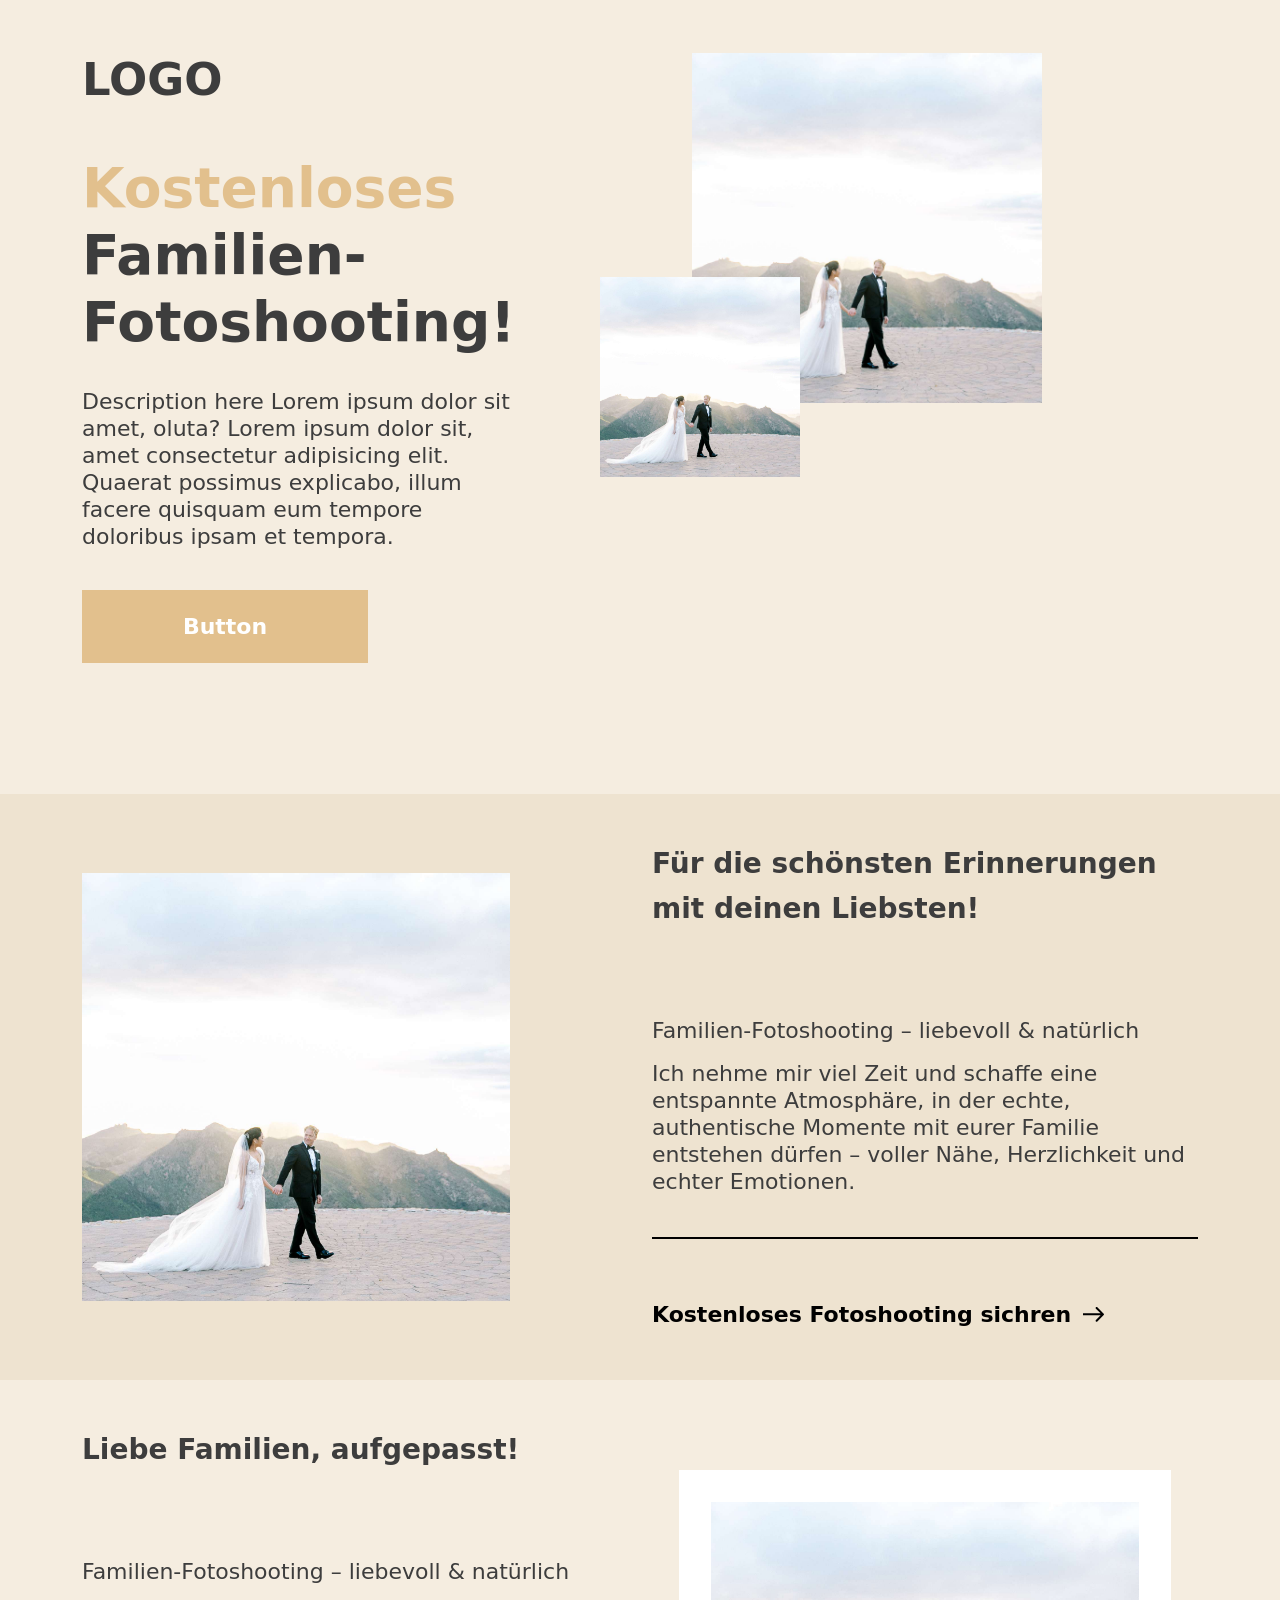
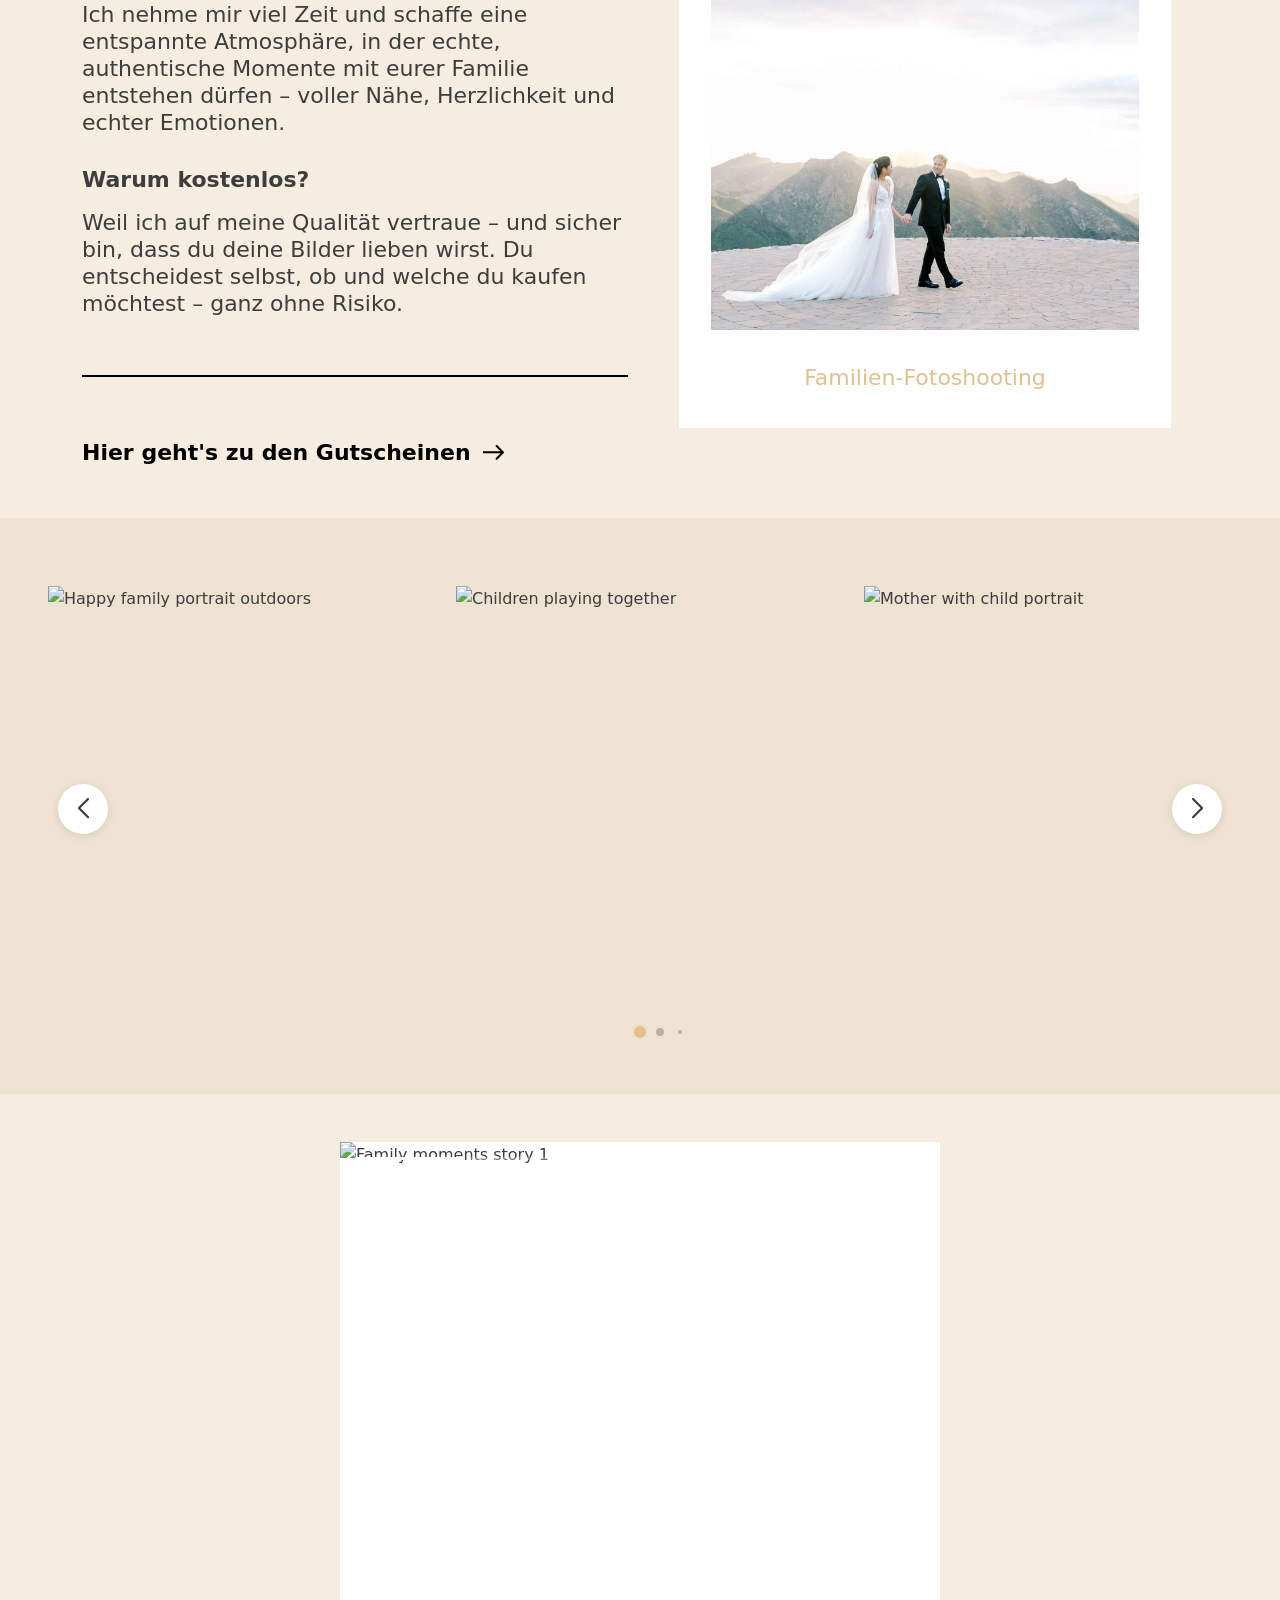
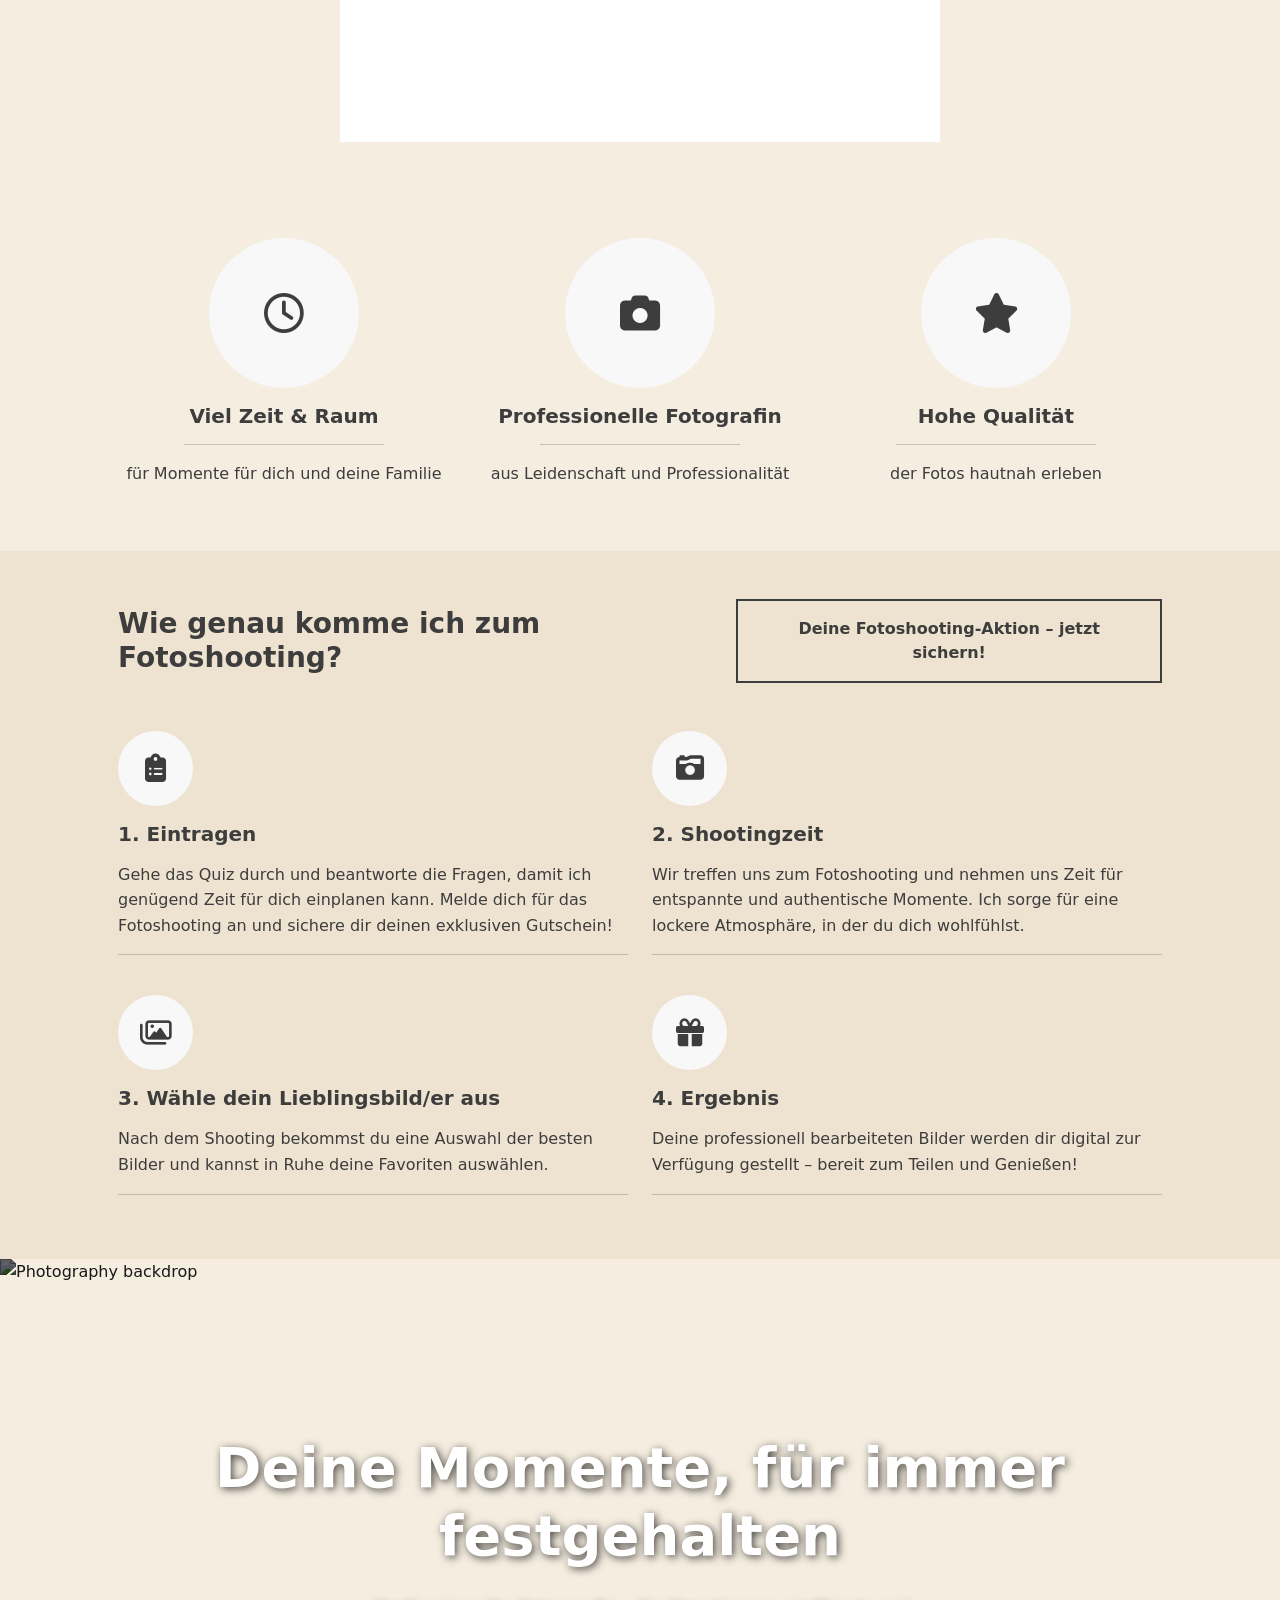
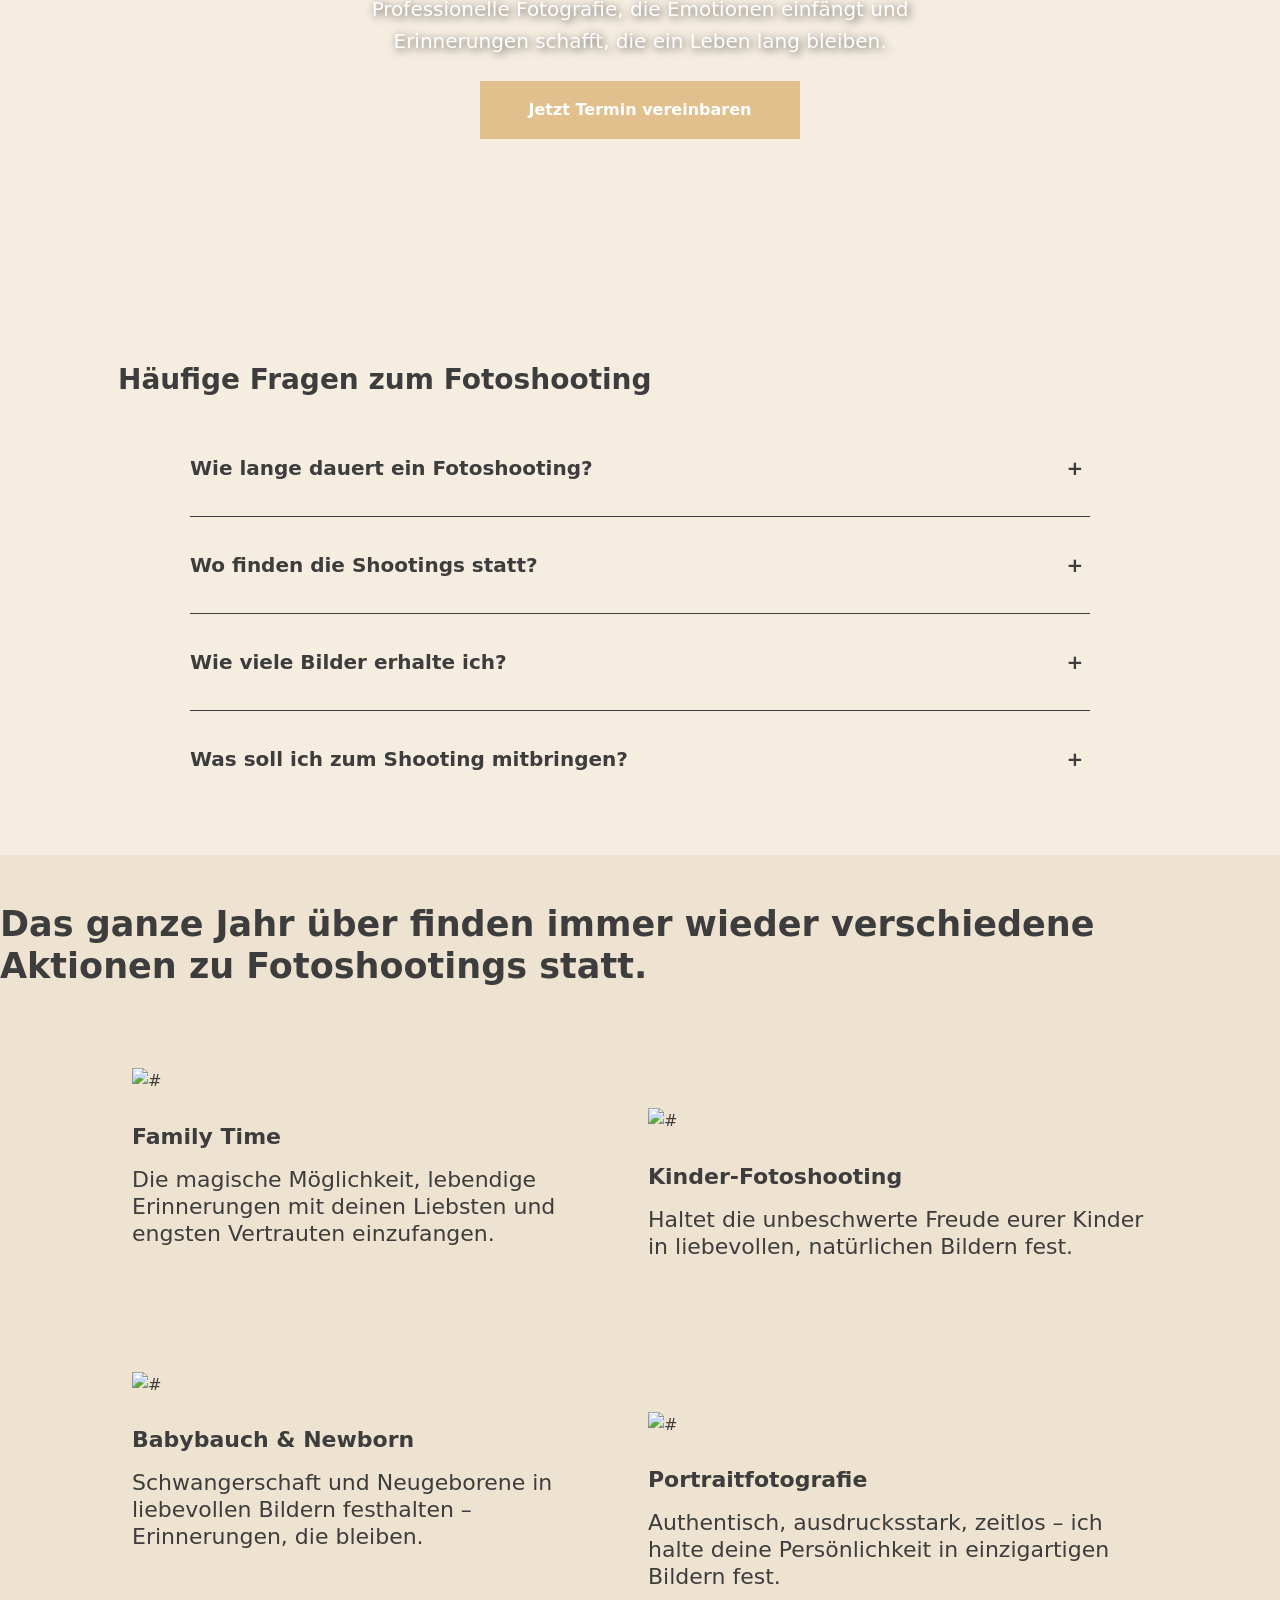
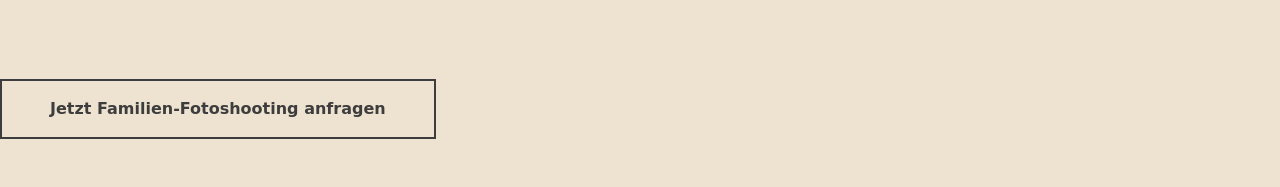
==== commit a91cd655: "done 85%" ====
--- a/index.html
+++ b/index.html
@@ -457,6 +457,40 @@
         </div>
     </section>
 
+    <!-- SECTION 11:  -->
+
+    <section class="py-5 section11">
+        <h2 class="section11-title">Das ganze Jahr über finden immer wieder verschiedene Aktionen zu Fotoshootings statt.</h2>
+        <article class="section11-articles">
+            <div class="section11-article">
+                <img src="https://images.unsplash.com/photo-1476703993599-0035a21b17a9?w=800&h=800&fit=crop&q=80" alt="#">
+                <p class="section11-untertitle">Family Time</p>
+                <p class="section11-description">Die magische Möglichkeit, lebendige Erinnerungen mit deinen Liebsten und engsten Vertrauten einzufangen.</p>
+            </div>
+            <div class="section11-article">
+                <img src="https://images.unsplash.com/photo-1544005313-94ddf0286df2?w=800&h=800&fit=crop&q=80" alt="#">
+                <p class="section11-untertitle">Kinder-Fotoshooting</p>
+                <p class="section11-description">Haltet die unbeschwerte Freude eurer Kinder in liebevollen, natürlichen Bildern fest.</p>
+            </div>
+            <div class="section11-article">
+                <img src="https://images.unsplash.com/photo-1503454537195-1dcabb73ffb9?w=800&h=800&fit=crop&q=80" alt="#">
+                <p class="section11-untertitle">Babybauch & Newborn</p>
+                <p class="section11-description">Schwangerschaft und Neugeborene in liebevollen Bildern festhalten – Erinnerungen, die bleiben.</p>
+            </div>
+            <div class="section11-article">
+                <img src="https://images.unsplash.com/photo-1475503572774-15a45e5d60b9?w=800&h=800&fit=crop&q=80" alt="#">
+                <p class="section11-untertitle">Portraitfotografie</p>
+                <p class="section11-description">Authentisch, ausdrucksstark, zeitlos – ich halte deine Persönlichkeit in einzigartigen Bildern fest.</p>
+            </div>
+        </article>
+        <div class="section11-cta">
+            <a href="#contact" class="btn btn-outline-dark px-5 py-3 fw-bold rounded-0">
+                Jetzt Familien-Fotoshooting anfragen
+            </a>
+        </div>
+    </section>
+
+
     <script src="https://cdn.jsdelivr.net/npm/bootstrap@5.3.3/dist/js/bootstrap.bundle.min.js"></script>
     <script src="https://cdn.jsdelivr.net/npm/swiper@11/swiper-bundle.min.js"></script>
     <script src="js/main.js"></script>
--- a/styles/styles.css
+++ b/styles/styles.css
@@ -191,6 +191,73 @@
     font-size: 22px;
     color: var(--button-color);
 }
+
+.section11 {
+    background-color: var(--second-hintergrund-color);
+    display: flex;
+    flex-direction: column;
+    gap: 73px;
+}
+
+.section11-title {
+    font-weight: 700;
+    font-size: 35px;
+    line-height: 42px;
+    /* text-align: center; */
+}
+
+.section11-articles {
+    display: flex;
+    gap: 16px;
+    flex-wrap: wrap;
+    justify-content: center;
+}
+
+.section11-article {
+    display: flex;
+    flex-direction: column;
+    width: 100%;
+    max-width: 500px;
+}
+
+.section11-article:nth-child(1) {
+    margin-top: 0;
+}
+
+.section11-article:nth-child(2) {
+    margin-top: 40px;
+}
+
+.section11-article:nth-child(3) {
+    margin-top: 80px;
+}
+
+.section11-article:nth-child(4) {
+    margin-top: 120px;
+}
+
+.section11-article img {
+    width: 100%;
+    max-width: 500px;
+    height: auto;
+    object-fit: cover;
+
+}
+
+.section11-untertitle {
+    font-weight: 700;
+    font-size: 22px;
+    line-height: 27px;
+    margin-top: 29px;
+}
+
+.section11-description {
+    font-weight: 500;
+    font-size: 22px;
+    line-height: 27px;
+}
+
+
 
 @media(max-width:1399px) {
     .hero-images-wrapper {
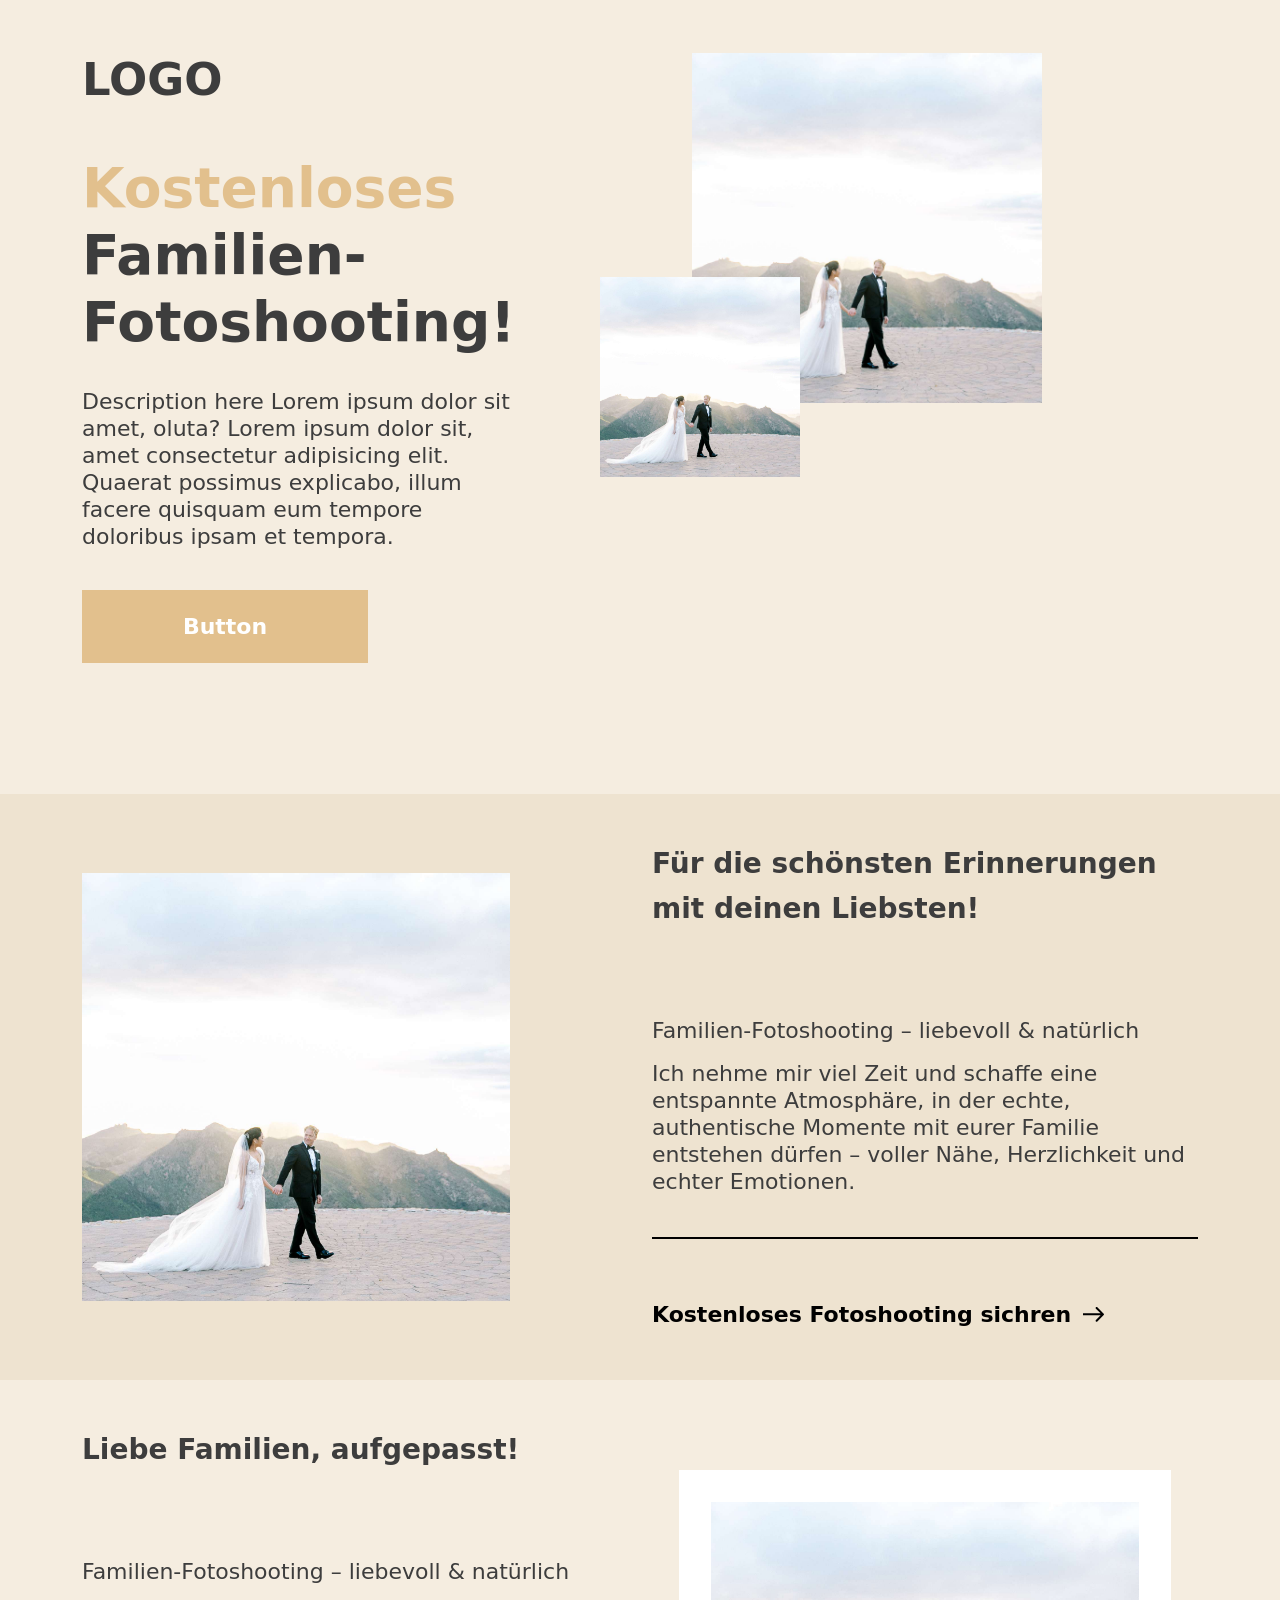
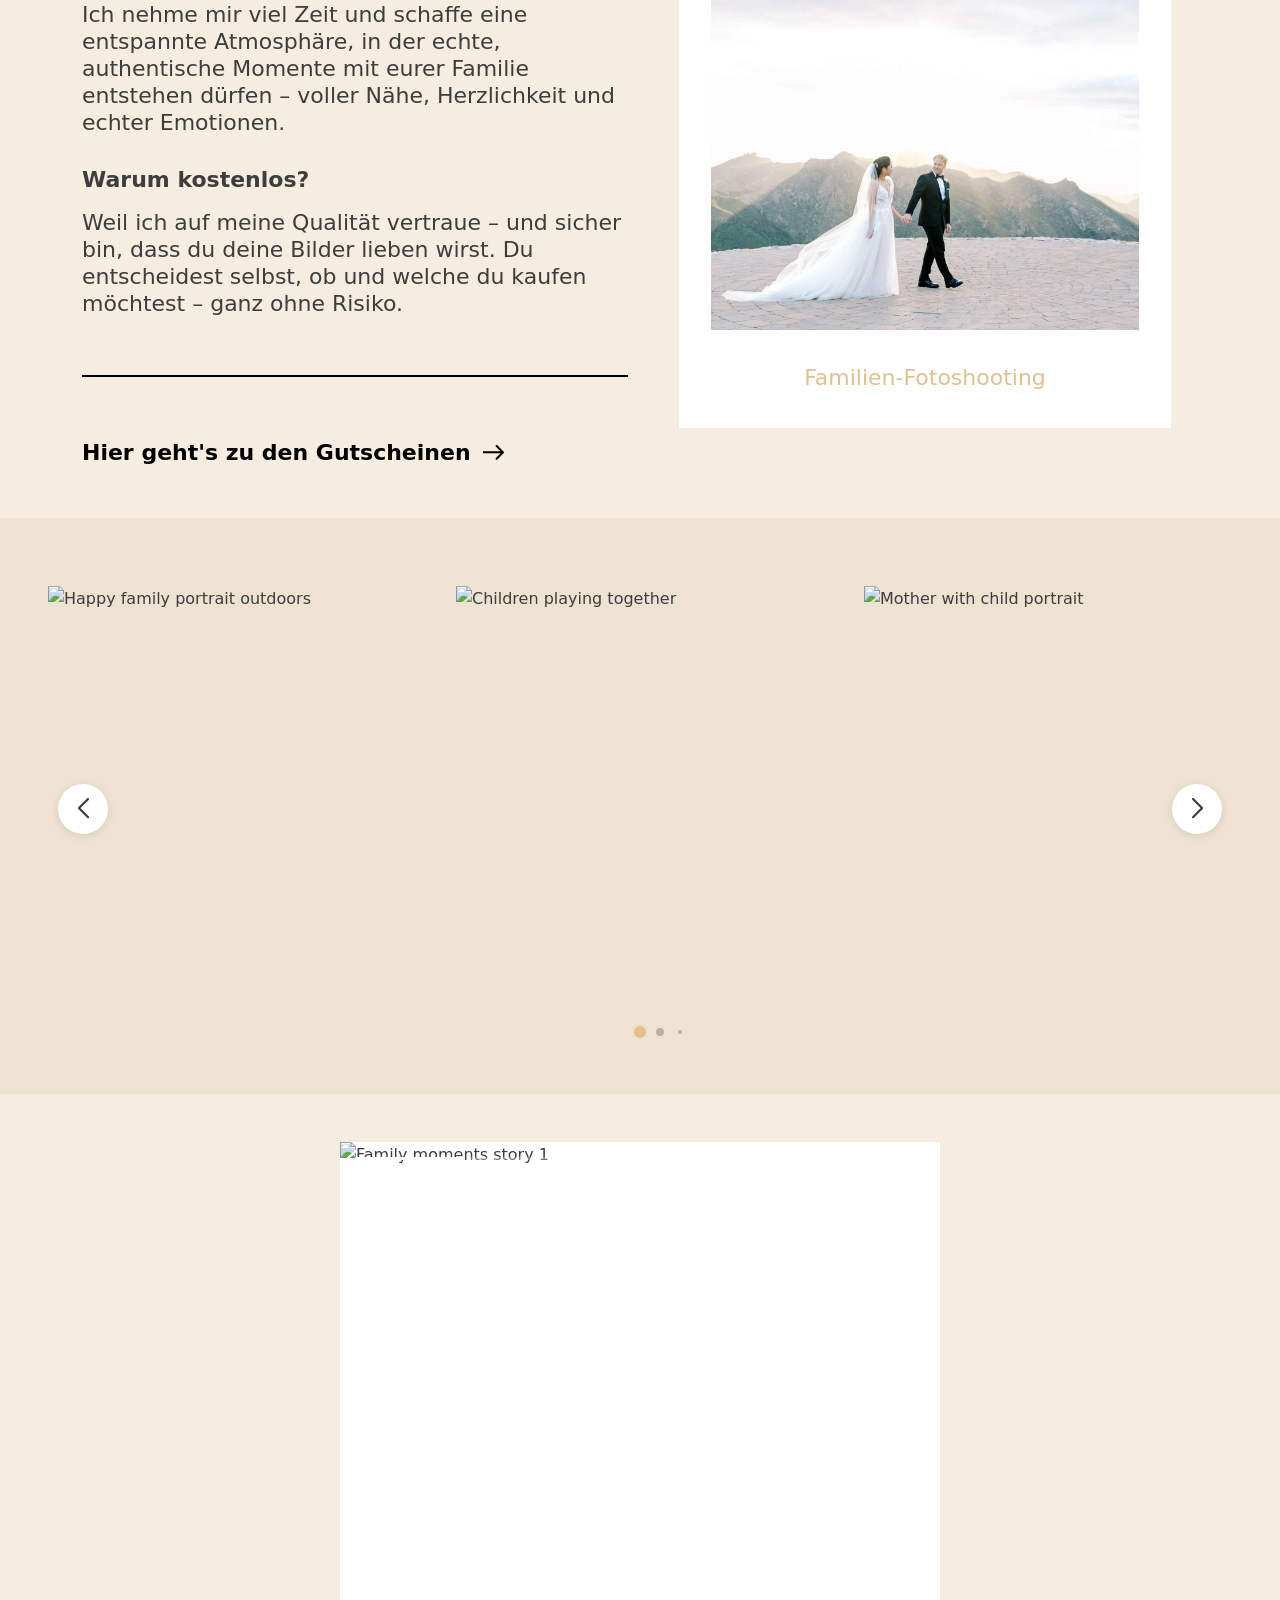
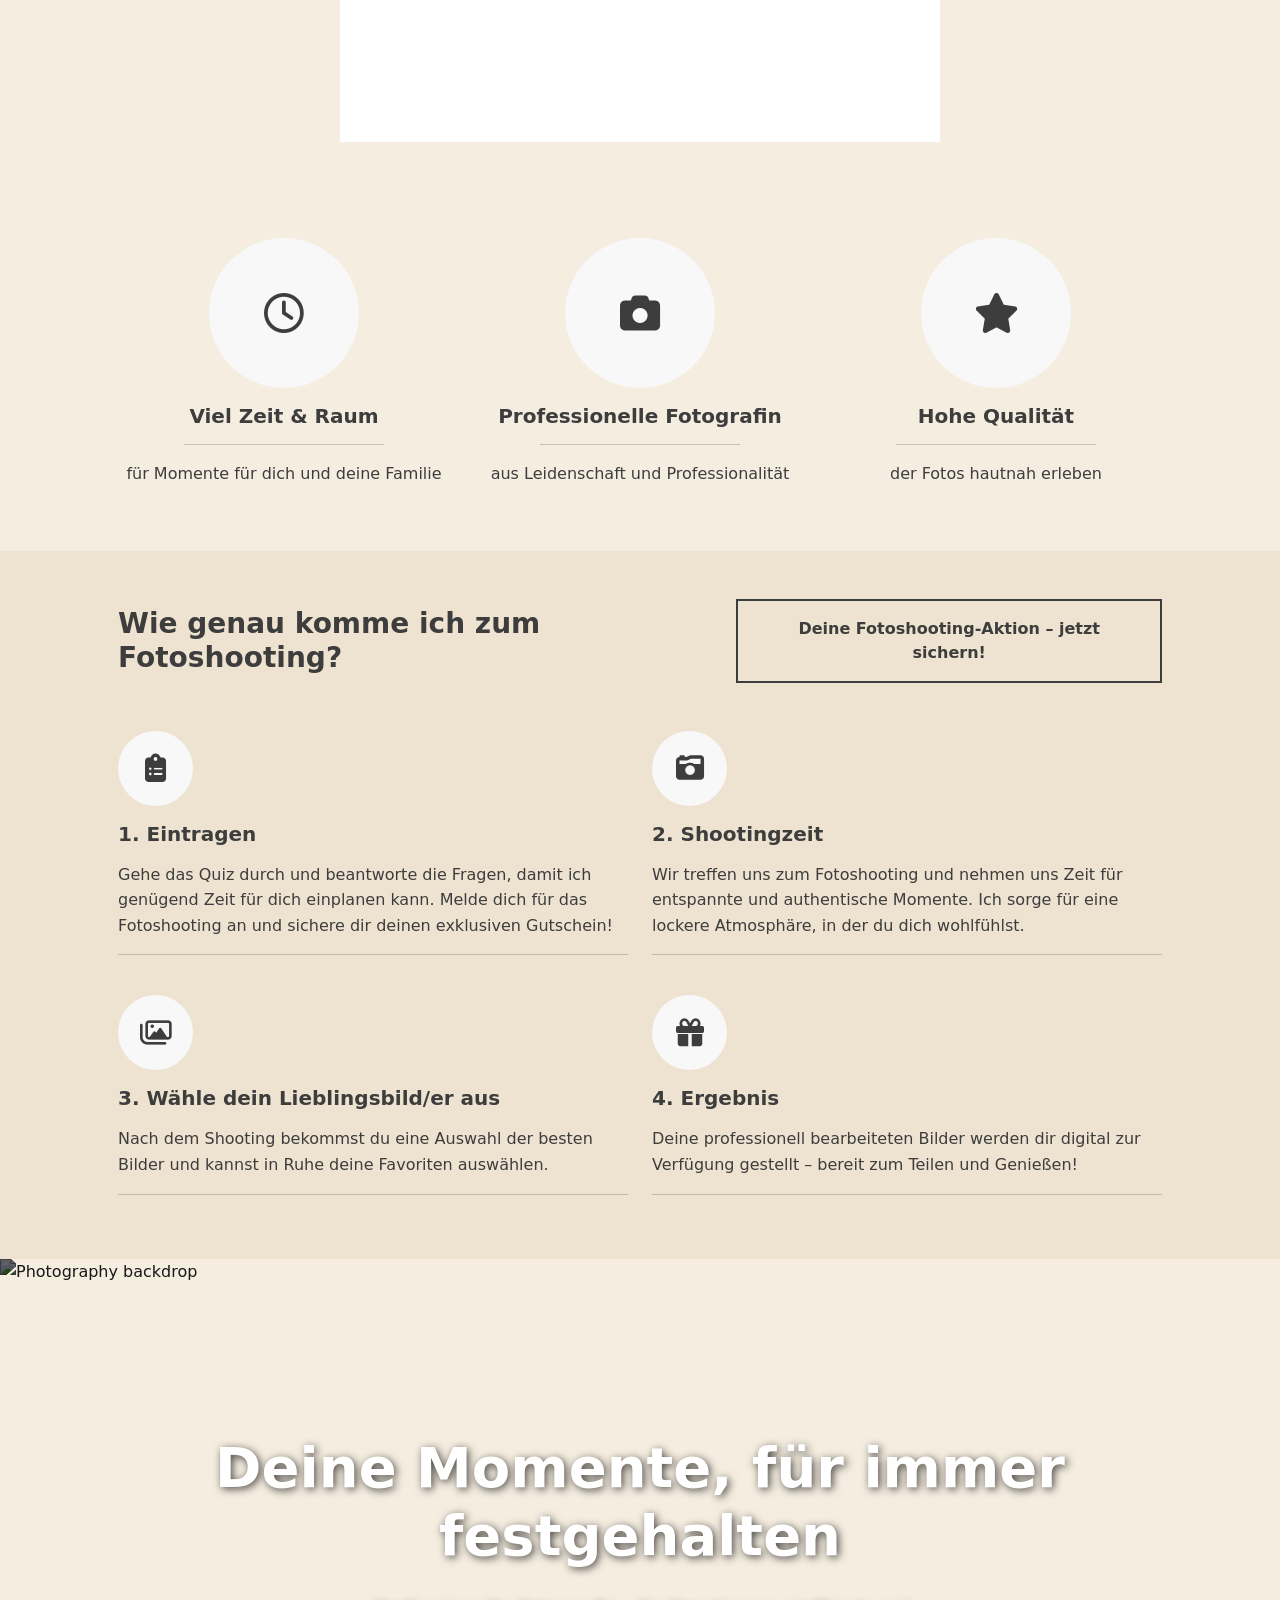
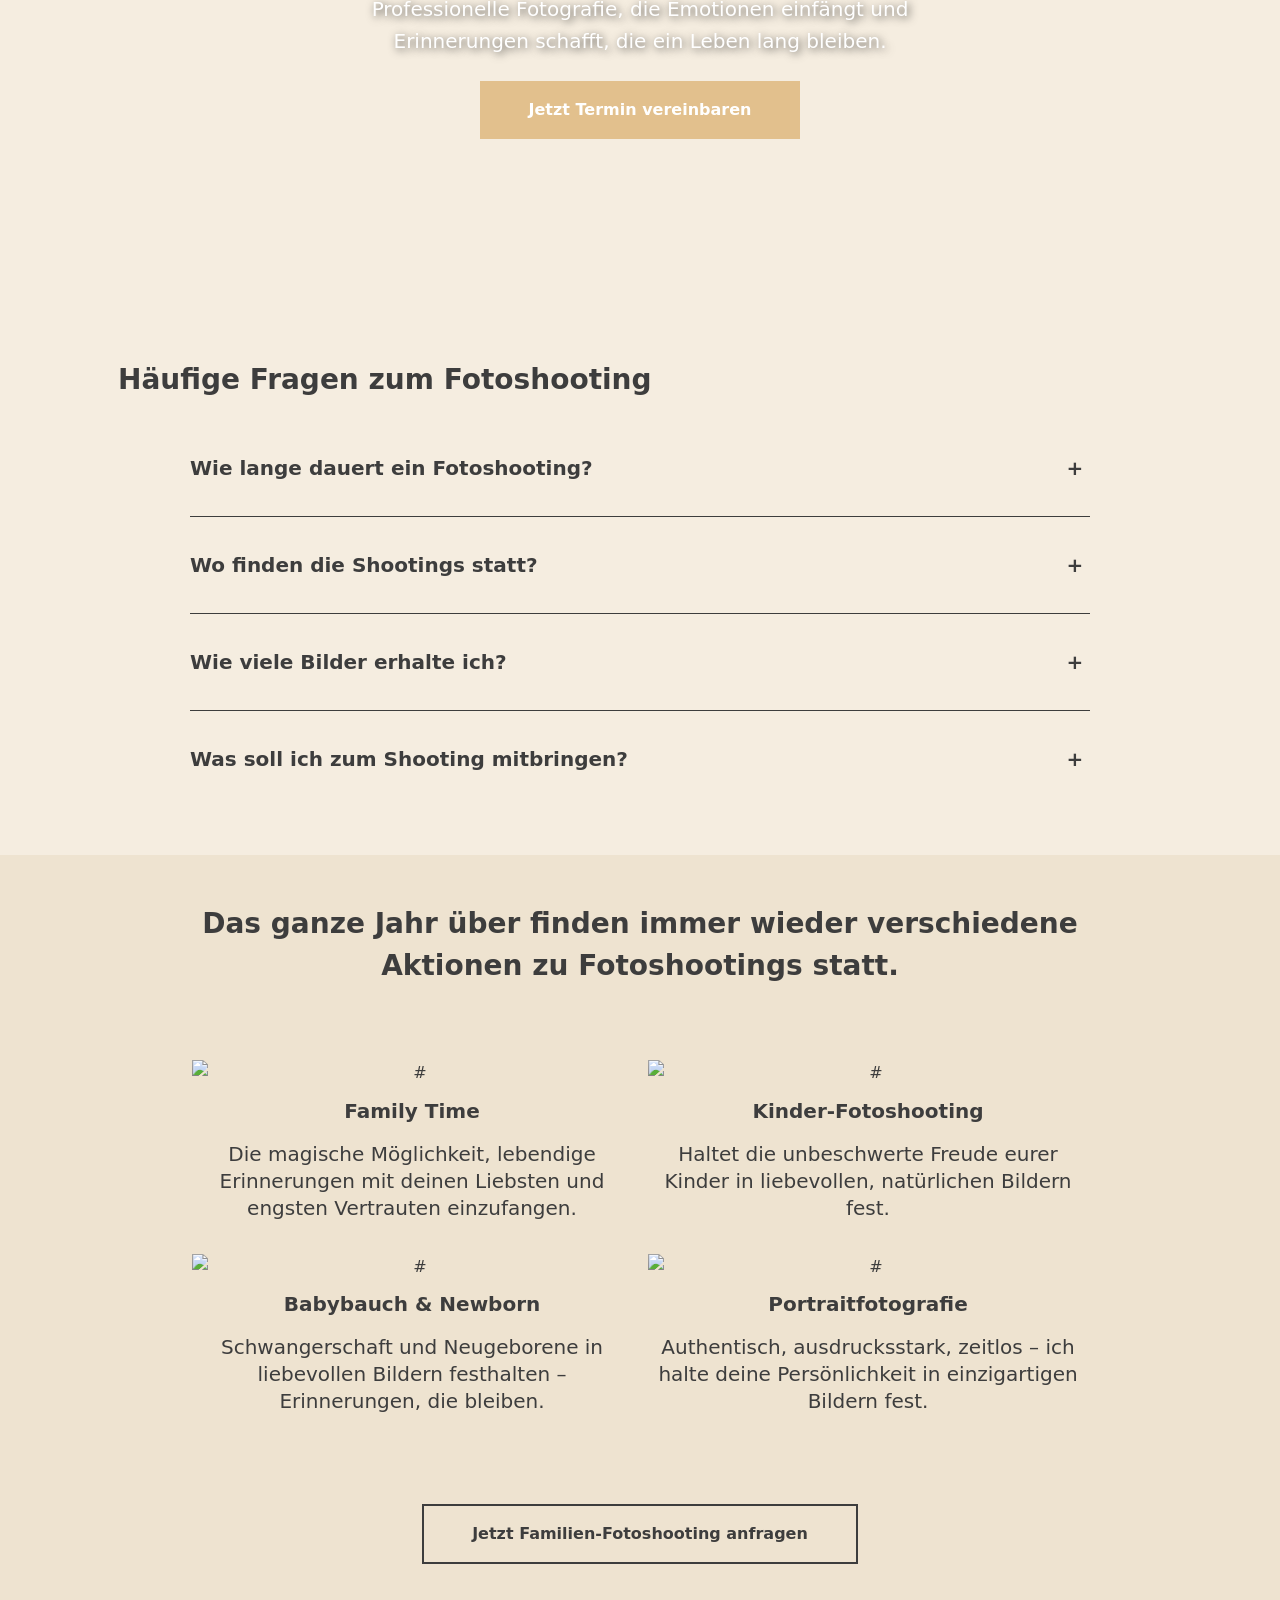
==== commit daea925d: "the penultimate section is done" ====
--- a/index.html
+++ b/index.html
@@ -483,7 +483,7 @@
                 <p class="section11-description">Authentisch, ausdrucksstark, zeitlos – ich halte deine Persönlichkeit in einzigartigen Bildern fest.</p>
             </div>
         </article>
-        <div class="section11-cta">
+        <div class="section11- button-wrapper d-flex justify-content-center section11-button-wrapper">
             <a href="#contact" class="btn btn-outline-dark px-5 py-3 fw-bold rounded-0">
                 Jetzt Familien-Fotoshooting anfragen
             </a>
--- a/styles/styles.css
+++ b/styles/styles.css
@@ -203,7 +203,9 @@
     font-weight: 700;
     font-size: 35px;
     line-height: 42px;
-    /* text-align: center; */
+    margin: 0 auto;
+    text-align: center;
+    max-width: 900px;
 }
 
 .section11-articles {
@@ -218,6 +220,13 @@
     flex-direction: column;
     width: 100%;
     max-width: 500px;
+    transition: 0.3s ease;
+}
+
+.section11-article:hover {
+    transform: translateY(-4px);
+    border-radius: 10px;
+    padding: 2px;
 }
 
 .section11-article:nth-child(1) {
@@ -241,7 +250,11 @@
     max-width: 500px;
     height: auto;
     object-fit: cover;
-
+    transition: 0.4s ease;
+}
+
+.section11-article img:hover {
+    border-radius: 10px;
 }
 
 .section11-untertitle {
@@ -257,7 +270,45 @@
     line-height: 27px;
 }
 
-
+@media(max-width:1531px) {
+    .section11-article:nth-child(2) {
+        margin-top: 0;
+    }
+
+    .section11-article:nth-child(3) {
+        margin-top: 0;
+    }
+
+    .section11-article:nth-child(4) {
+        margin-top: 0;
+    }
+
+
+    .section11-article {
+        max-width: 440px;
+        transition: 0.3s ease;
+        text-align: center;
+    }
+
+    .section11-untertitle {
+        margin-top: 12px;
+        font-size: 20px;
+    }
+
+    .section11-article img {
+        max-width: 440px;
+    }
+
+    .section11-description {
+        font-size: 20px;
+    }
+
+    .section11-title {
+        font-size: 28px;
+    }
+
+
+}
 
 @media(max-width:1399px) {
     .hero-images-wrapper {
@@ -384,6 +435,17 @@
     }
 }
 
+@media (max-width: 895px) {
+    .section11-articles {
+        gap: 30px;
+    }
+
+    .section11-article img {
+        max-width: 440px;
+        border-radius: 10px;
+    }
+}
+
 @media (max-width: 768px) {
     .hero-title {
         font-size: 40px;
@@ -412,6 +474,12 @@
     }
 }
 
+@media (max-width: 574px) {
+    .section11-title {
+        font-size: 25px;
+    }
+}
+
 @media (max-width: 468px) {
     .hero-title {
         font-size: 30px;
@@ -491,6 +559,33 @@
         padding: 28px 20px 20px 20px;
         max-width: 345px;
     }
+
+    .section11-article {
+        max-width: 380px;
+    }
+
+    .section11-article img {
+        max-width: 380px;
+        max-height: 400px;
+    }
+
+    .section11-untertitle,
+    .section11-description {
+        font-size: 18px;
+    }
+
+    .section11-articles {
+        padding: 0 20px;
+    }
+
+    .section11-button-wrapper {
+        max-width: 300px;
+        margin: 0 auto;
+    }
+
+    .section11-button-wrapper a {
+        font-size: 16px;
+    }
 }
 
 @media(max-width:375px) {
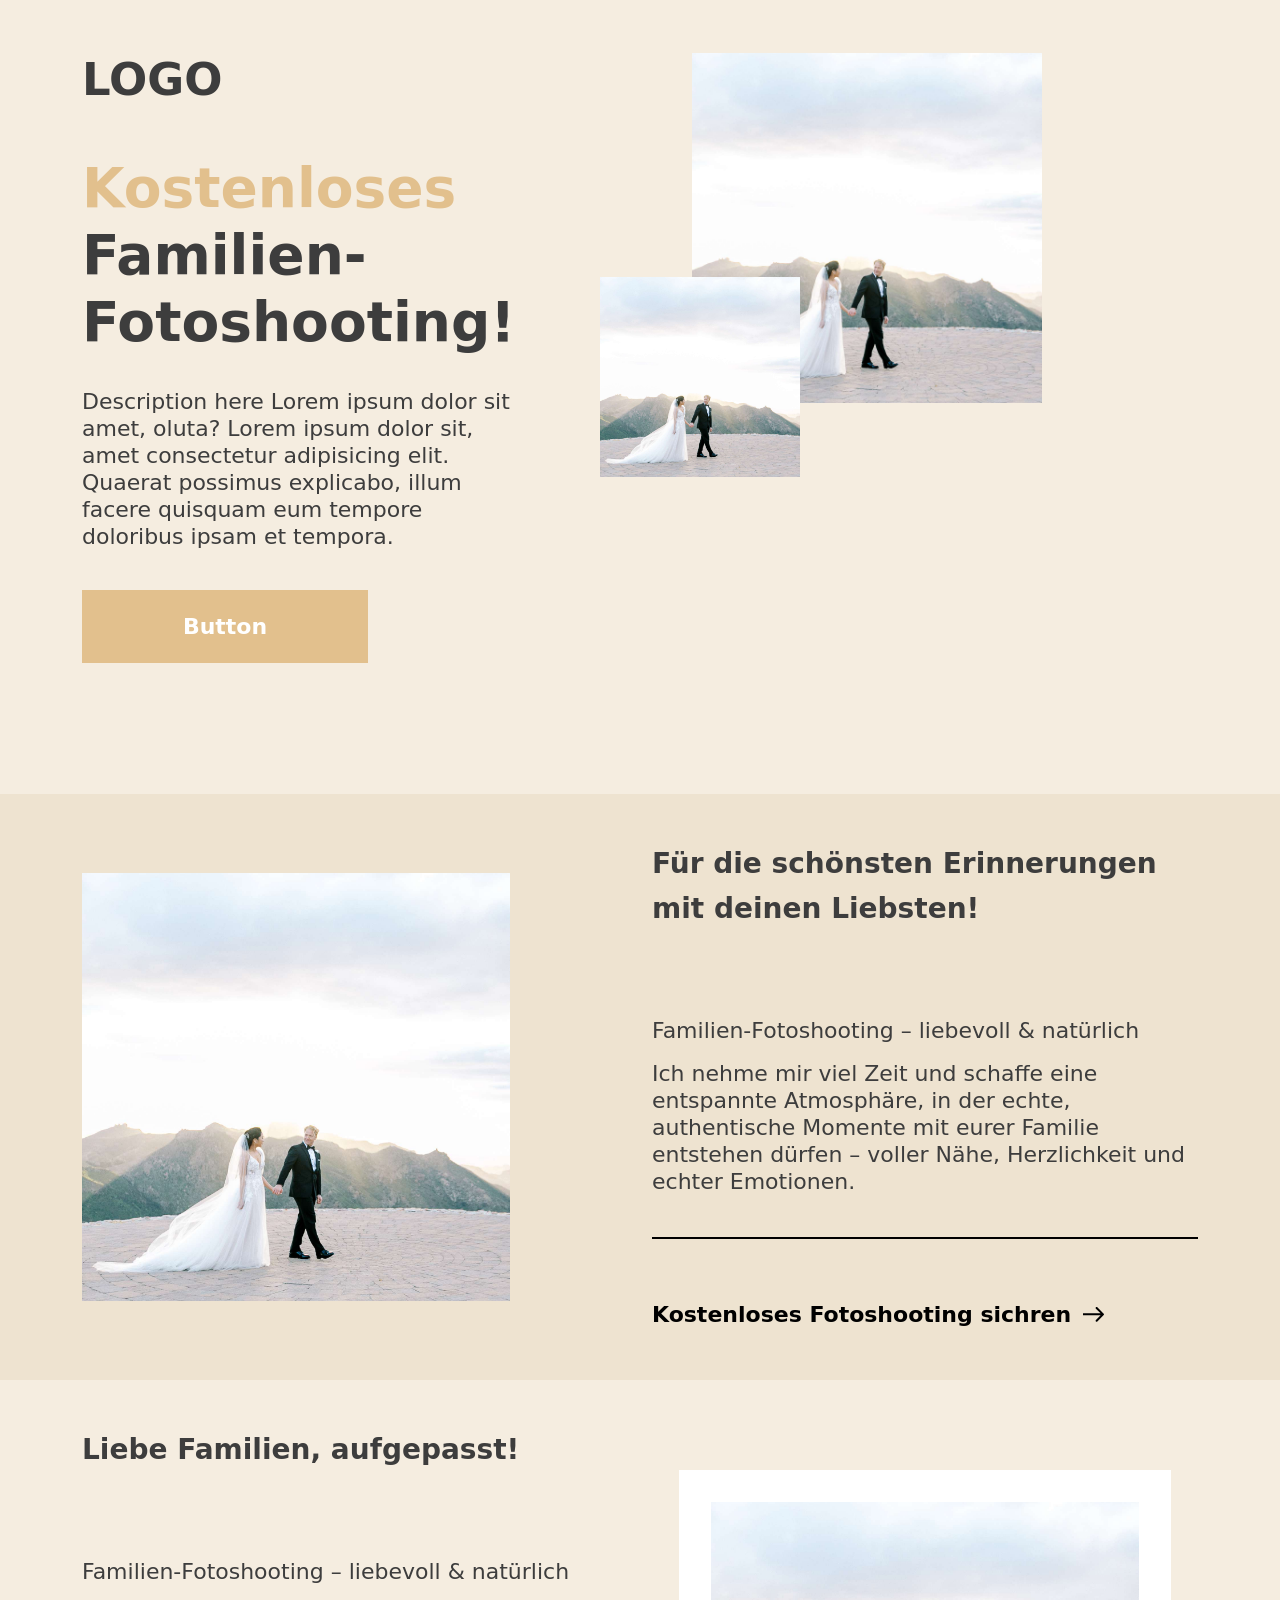
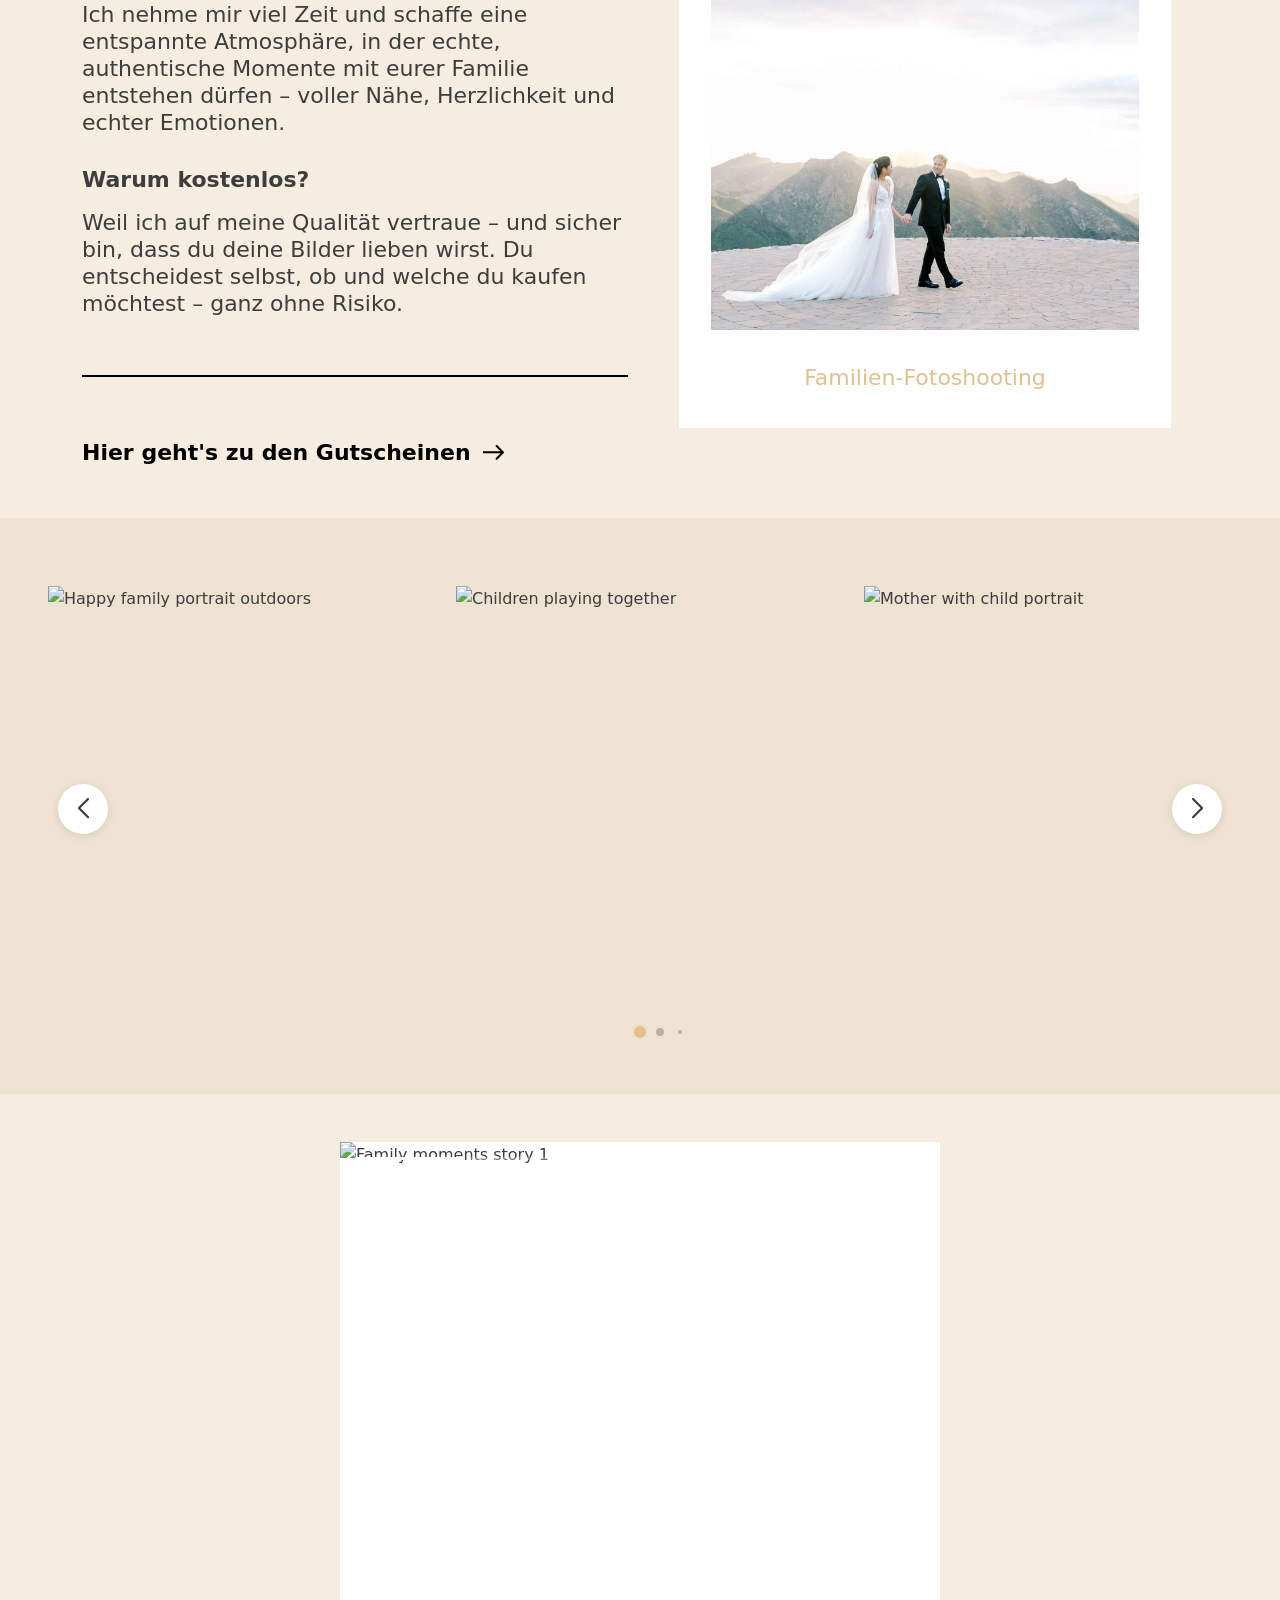
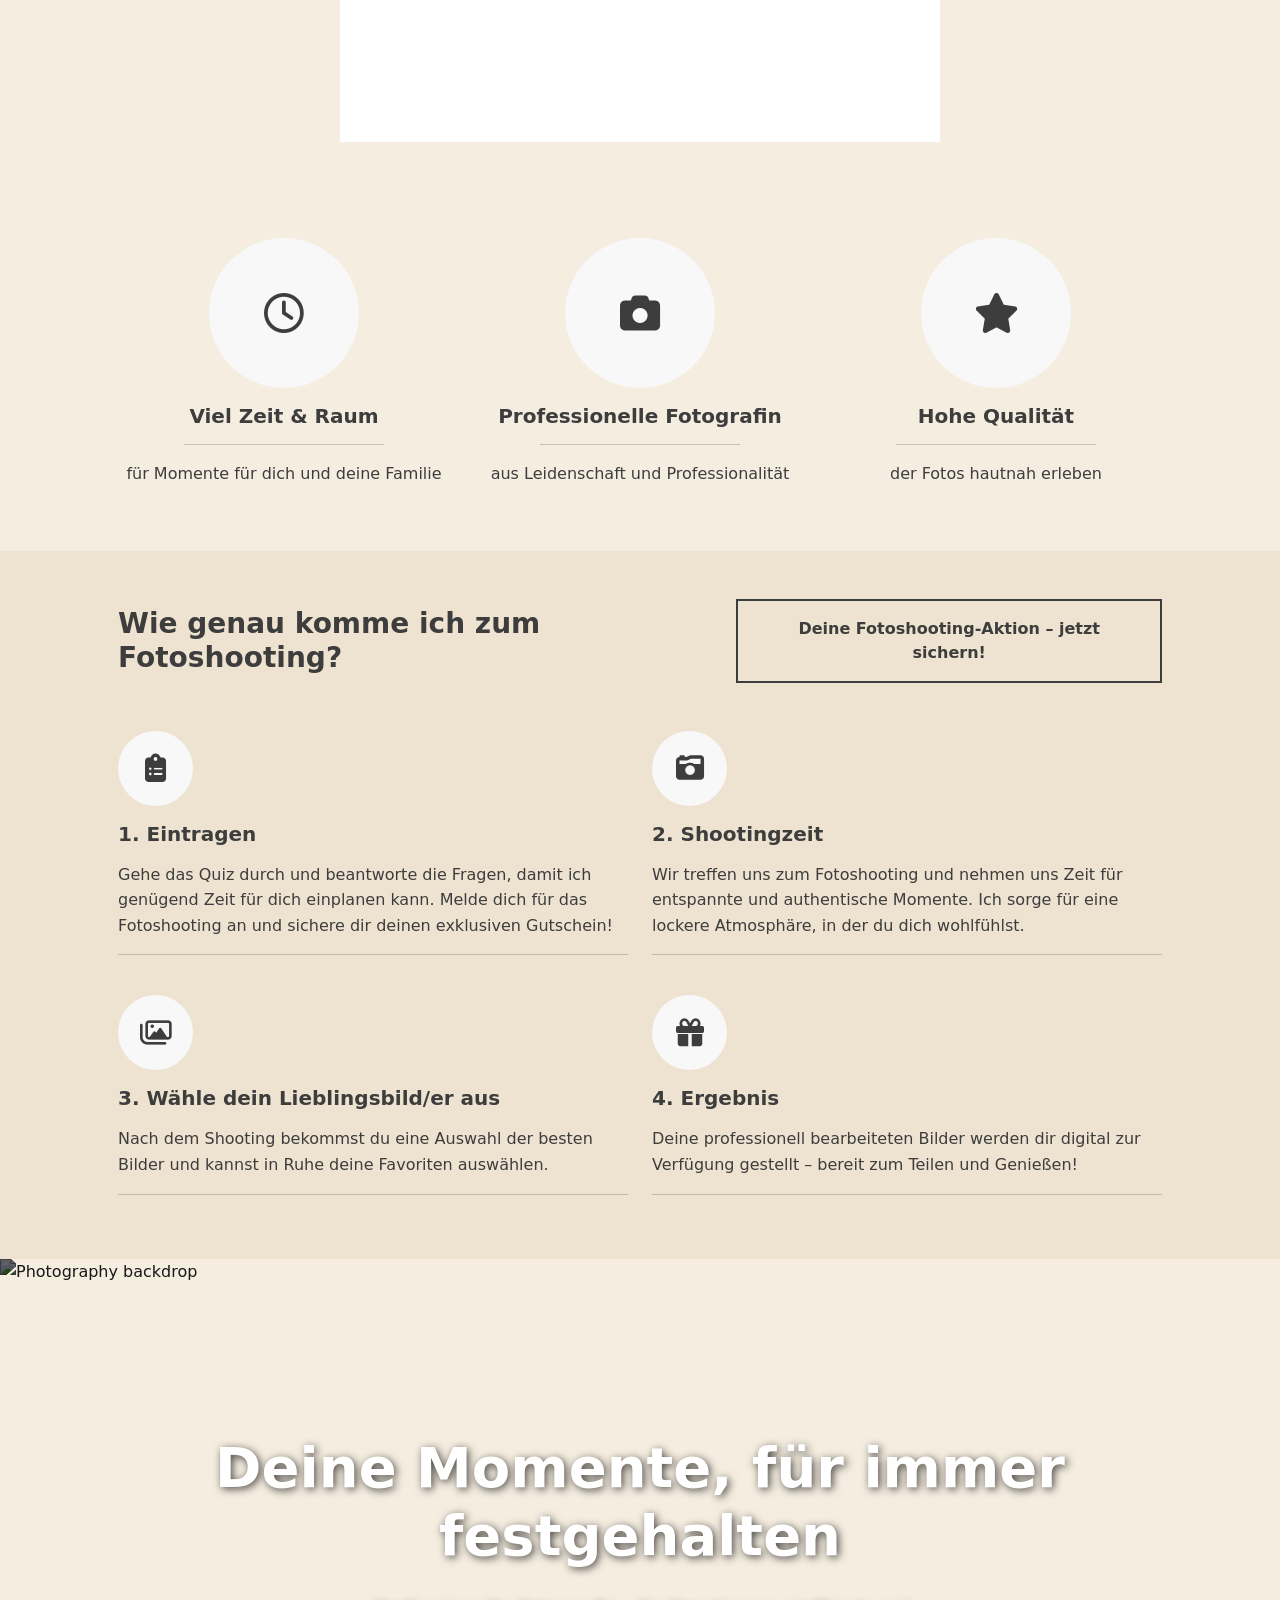
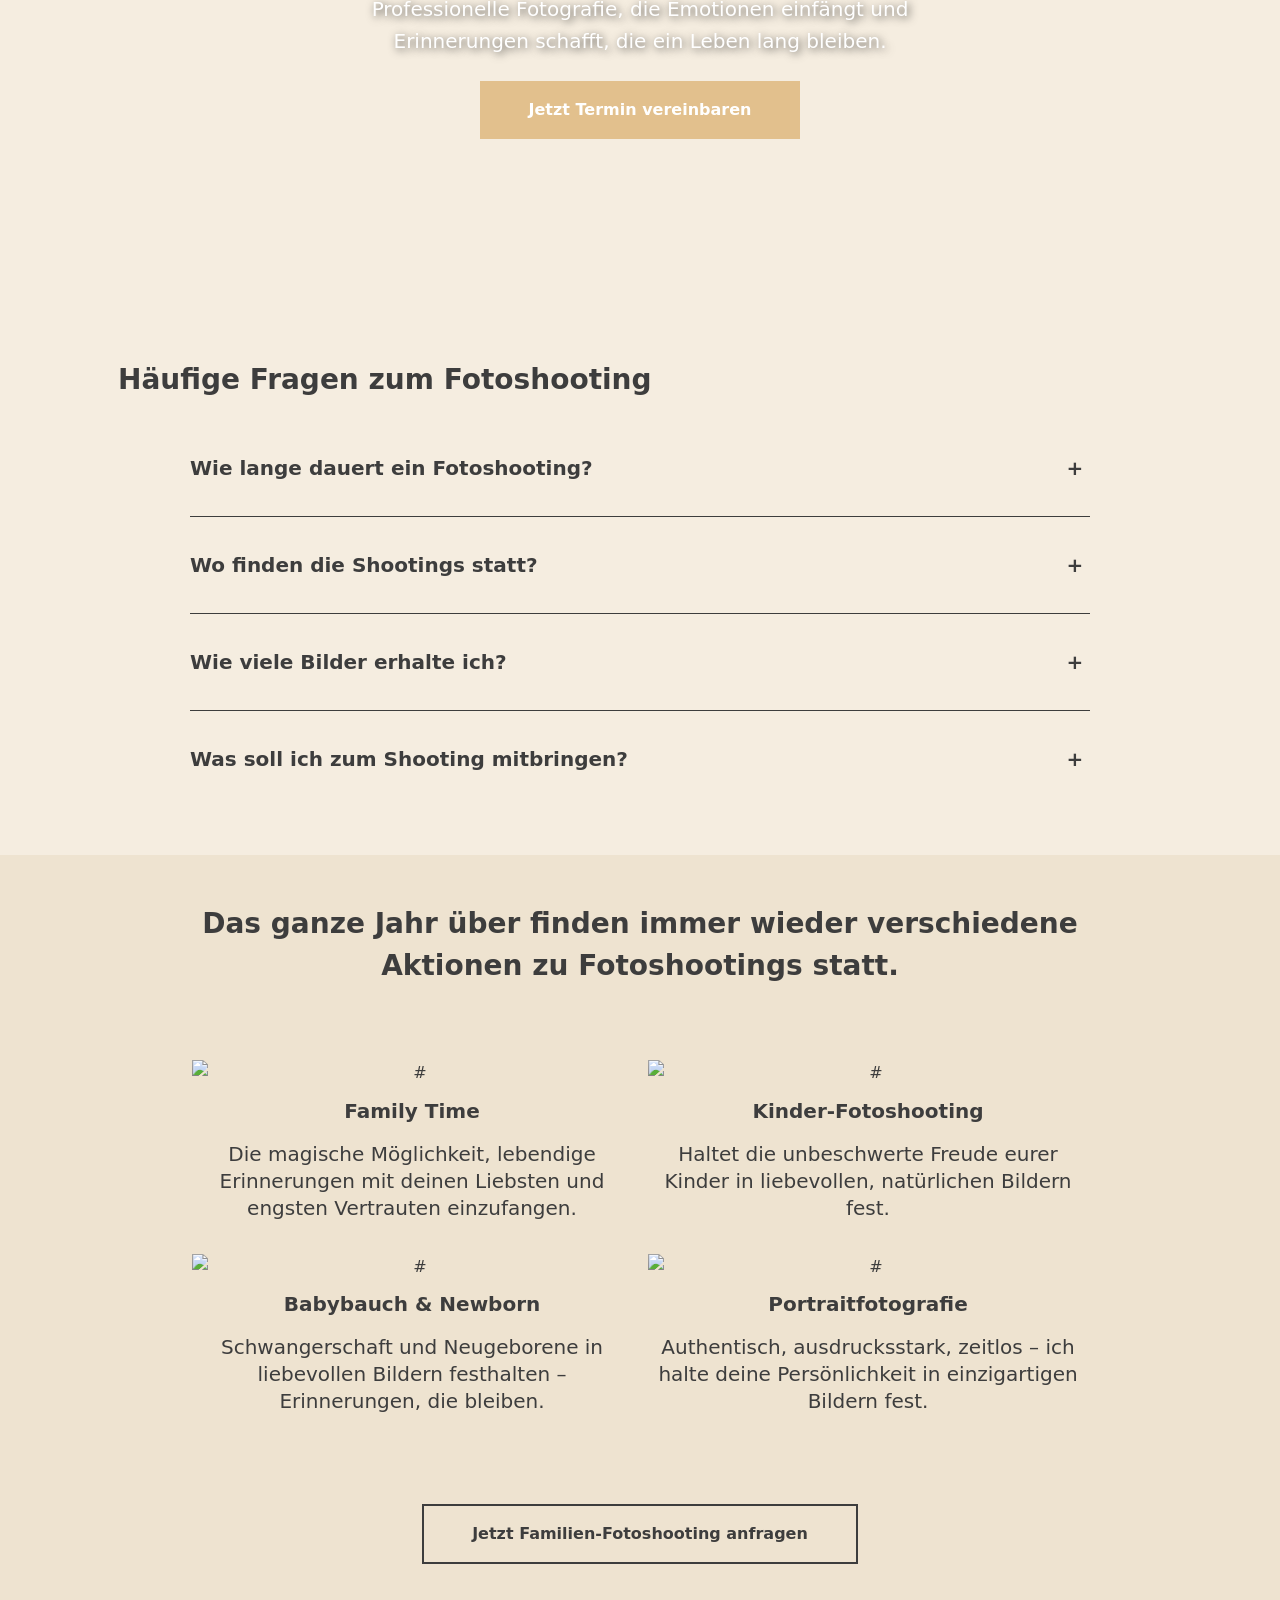
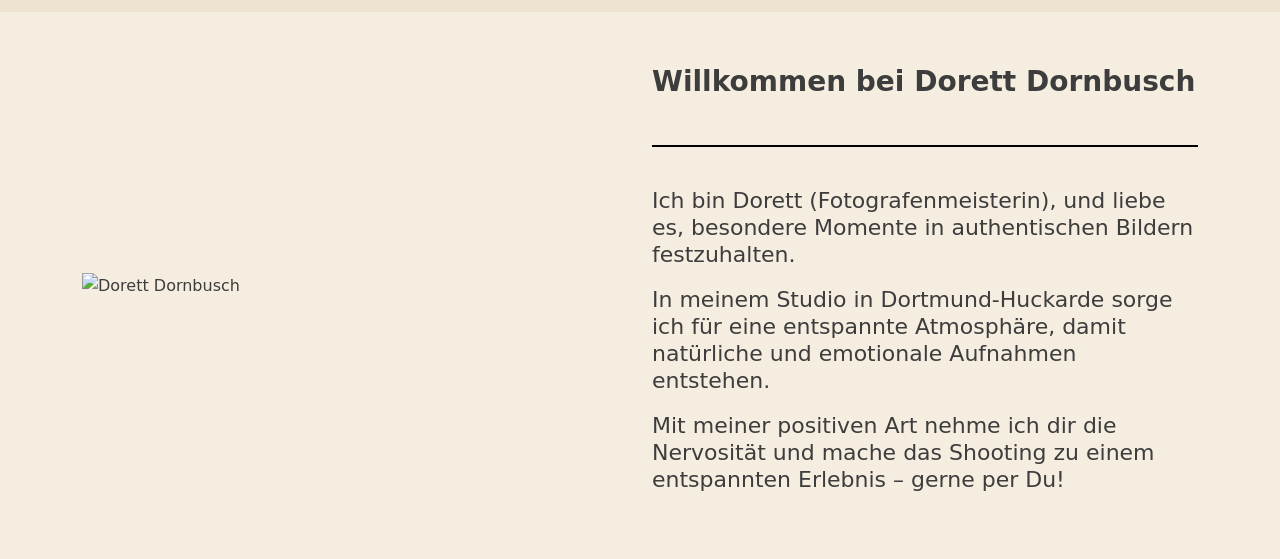
==== commit c6fa4900: "done family-fotoshooting (kostenlos)" ====
--- a/index.html
+++ b/index.html
@@ -490,6 +490,44 @@
         </div>
     </section>
 
+    <!-- SECTION 12  -->
+    <section class="section-12 py-5">
+        <div class="container">
+            <div class="row align-items-center">
+
+                <!-- LEFT IMAGE -->
+                <div class="col-lg-6 d-flex justify-content-start">
+                    <img
+                    src="https://images.unsplash.com/photo-1503454537195-1dcabb73ffb9?w=800&h=800&fit=crop&q=80"
+                    class="section-12-image"
+                    alt="Dorett Dornbusch">
+                </div>
+
+                <!-- RIGHT CONTENT -->
+                <div class="col-lg-6">
+                    <div class="section-12-content">
+                        <p class="section-12-title">
+                            Willkommen bei <span>Dorett Dornbusch</span>
+                        </p>
+
+                        <hr class="section-12-line">
+
+                        <p class="section-12-text">
+                            Ich bin Dorett (Fotografenmeisterin), und liebe es, besondere Momente in authentischen Bildern festzuhalten.
+                        </p>
+                        <p class="section-12-text">
+                            In meinem Studio in Dortmund-Huckarde sorge ich für eine entspannte Atmosphäre, damit natürliche und emotionale Aufnahmen entstehen.
+                        </p>
+                        <p class="section-12-text">
+                            Mit meiner positiven Art nehme ich dir die Nervosität und mache das Shooting zu einem entspannten Erlebnis – gerne per Du!
+                        </p>
+                    </div>
+                </div>
+
+            </div>
+        </div>
+    </section>
+
 
     <script src="https://cdn.jsdelivr.net/npm/bootstrap@5.3.3/dist/js/bootstrap.bundle.min.js"></script>
     <script src="https://cdn.jsdelivr.net/npm/swiper@11/swiper-bundle.min.js"></script>
--- a/styles/styles.css
+++ b/styles/styles.css
@@ -206,7 +206,9 @@
     margin: 0 auto;
     text-align: center;
     max-width: 900px;
-}
+
+}
+
 
 .section11-articles {
     display: flex;
@@ -226,7 +228,6 @@
 .section11-article:hover {
     transform: translateY(-4px);
     border-radius: 10px;
-    padding: 2px;
 }
 
 .section11-article:nth-child(1) {
@@ -264,11 +265,58 @@
     margin-top: 29px;
 }
 
+
+
 .section11-description {
     font-weight: 500;
     font-size: 22px;
     line-height: 27px;
 }
+
+.section-12 {
+    background-color: var(--hintergrund-color);
+}
+
+/* Image */
+.section-12-image {
+    width: 100%;
+    max-width: 428px;
+    height: auto;
+    max-height: 460px;
+    object-fit: cover;
+}
+
+/* Content wrapper */
+.section-12-content {
+    display: flex;
+    flex-direction: column;
+}
+
+/* Title */
+.section-12-title {
+    font-size: 28px;
+    font-weight: 700;
+    margin-bottom: 40px;
+}
+
+.section-12-title span {
+    font-weight: 700;
+}
+
+/* Divider */
+.section-12-line {
+    border: 1px solid #000;
+    opacity: 1;
+    margin: 0 0 40px 0;
+}
+
+/* Text */
+.section-12-text {
+    font-size: 22px;
+    line-height: 27px;
+    margin-bottom: 18px;
+}
+
 
 @media(max-width:1531px) {
     .section11-article:nth-child(2) {
@@ -433,6 +481,10 @@
         margin-top: 28px;
         font-size: 16px;
     }
+
+    .section-12-image {
+        margin-bottom: 40px;
+    }
 }
 
 @media (max-width: 895px) {
@@ -474,6 +526,33 @@
     }
 }
 
+@media (max-width: 690px) {
+    .section11-article img {
+        max-width: 350px;
+        max-height: 420px;
+    }
+
+    .section11-article {
+        max-width: 350px;
+    }
+
+    .section-12-image {
+        max-width: 350px;
+        max-height: 420px;
+        border-radius: 10px;
+    }
+
+    .section-12-title {
+        font-size: 22px;
+        font-weight: 700;
+        text-align: center;
+    }
+
+    .section-12-text {
+        font-size: 18px;
+    }
+}
+
 @media (max-width: 574px) {
     .section11-title {
         font-size: 25px;
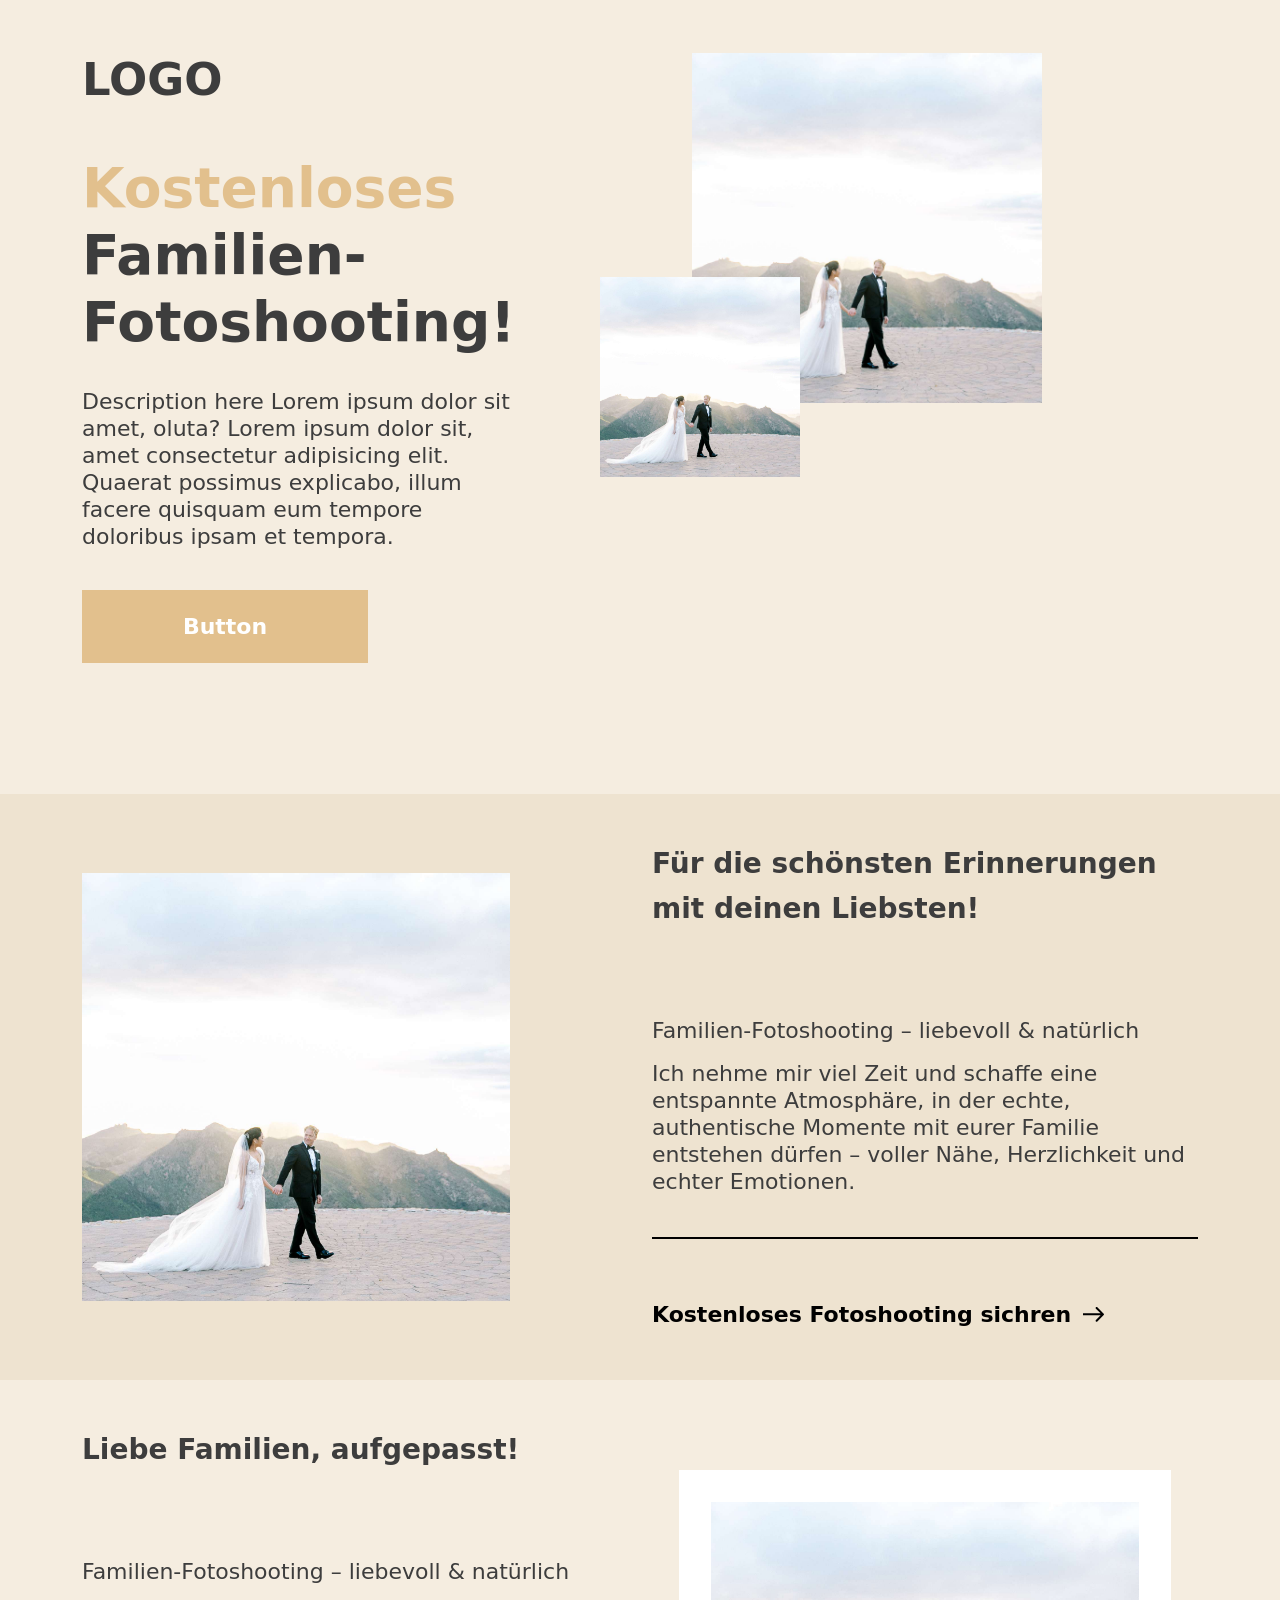
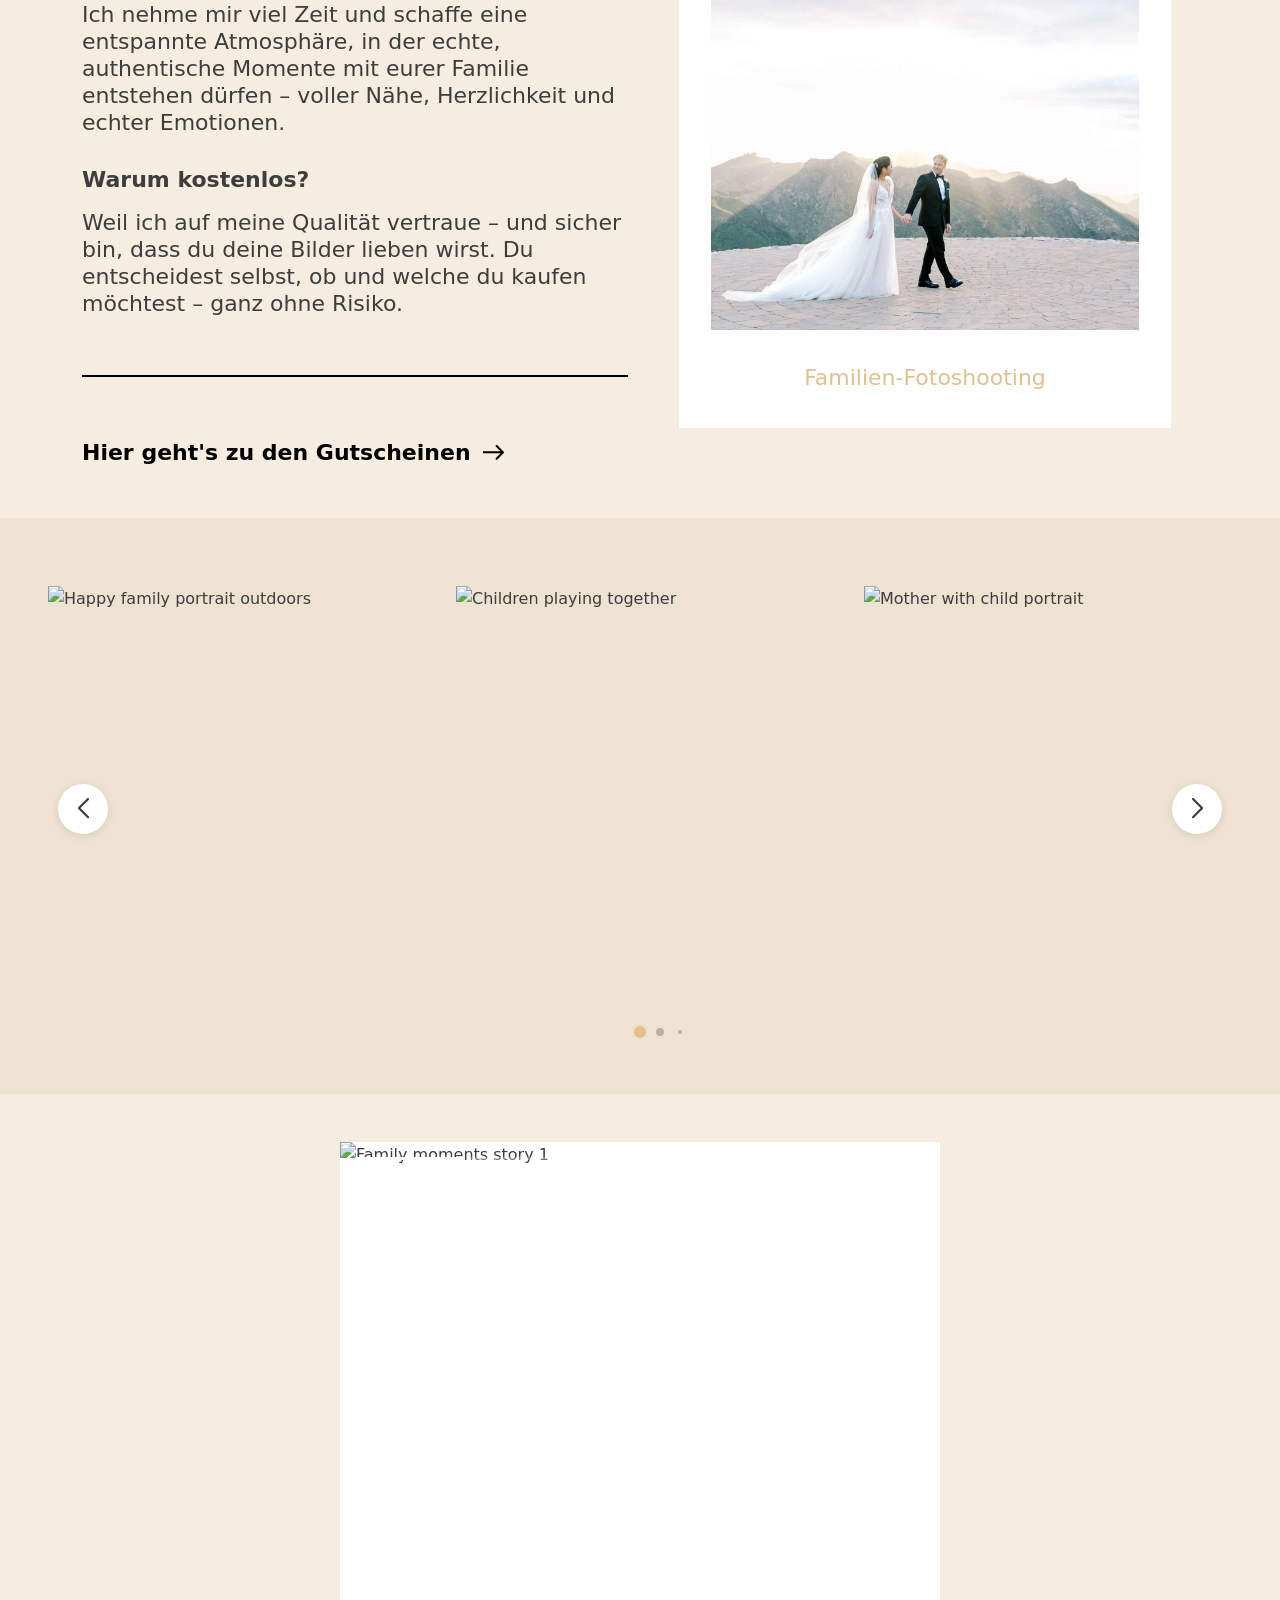
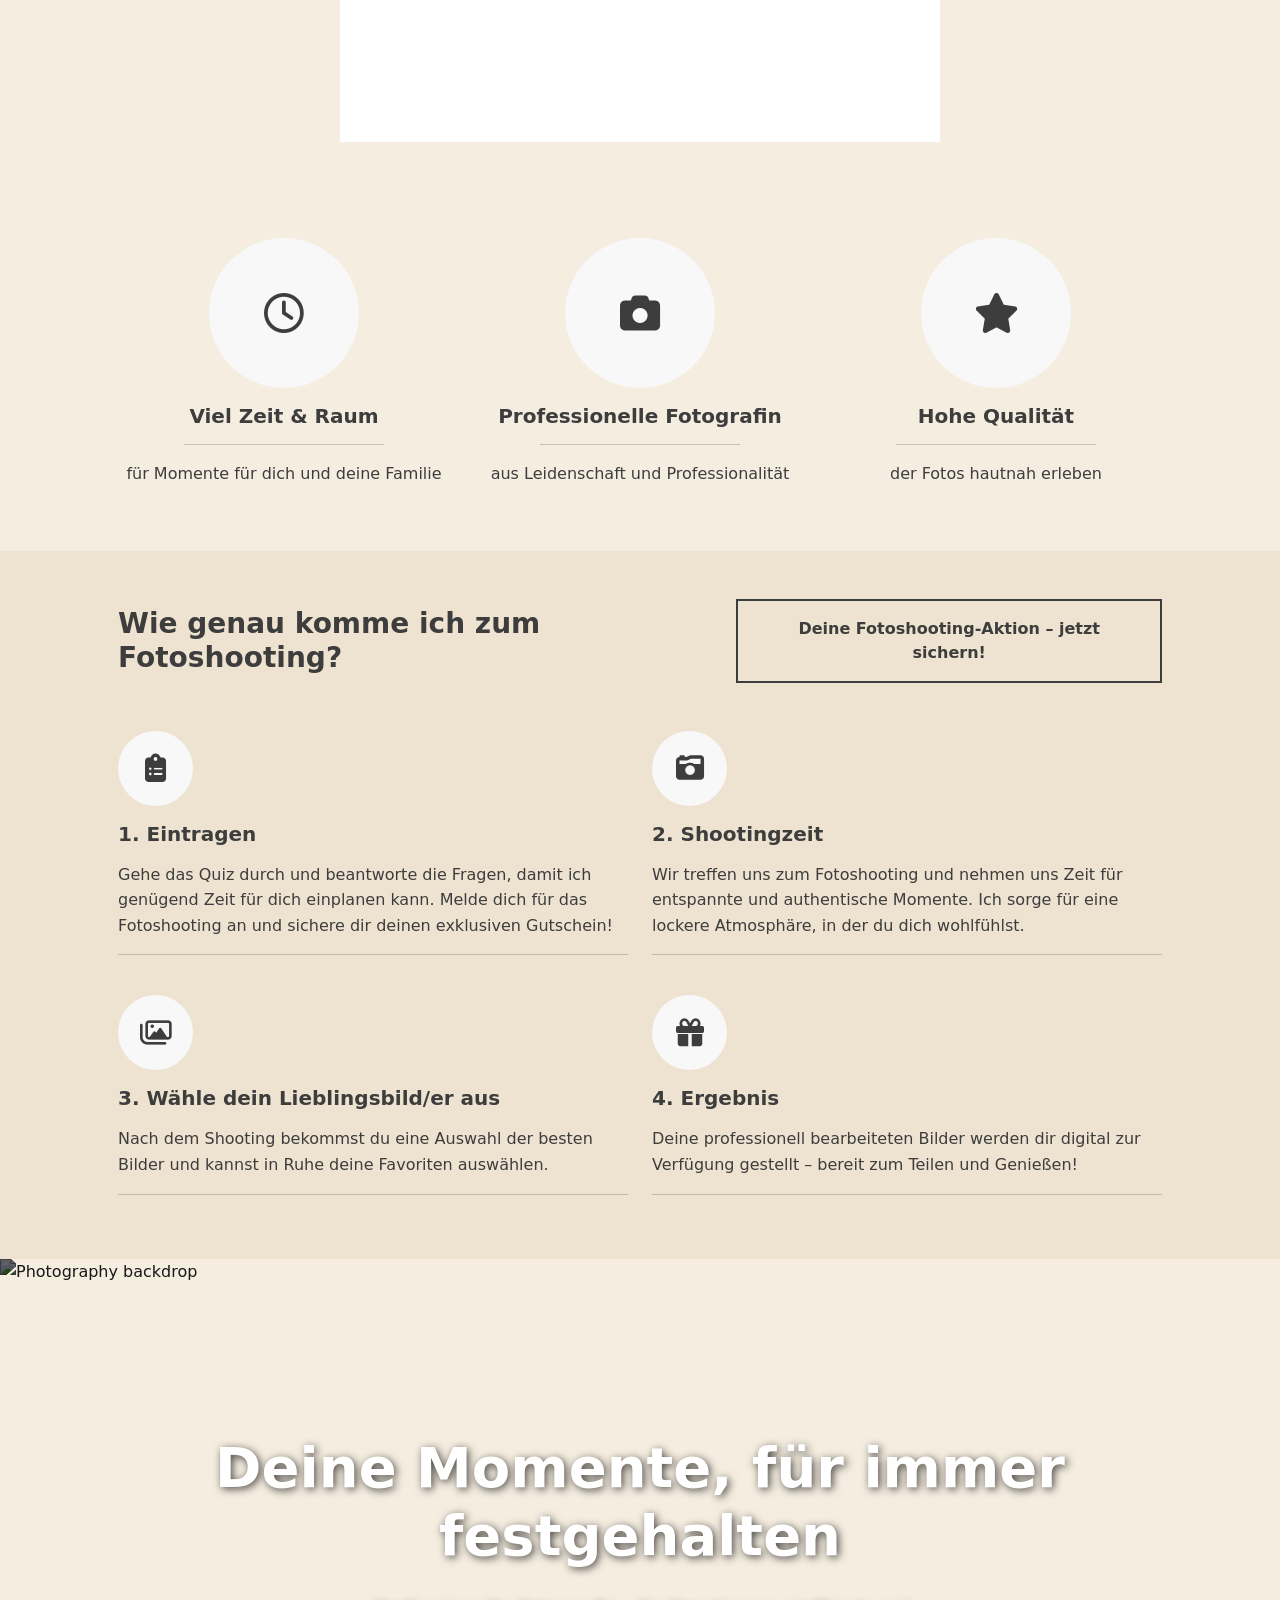
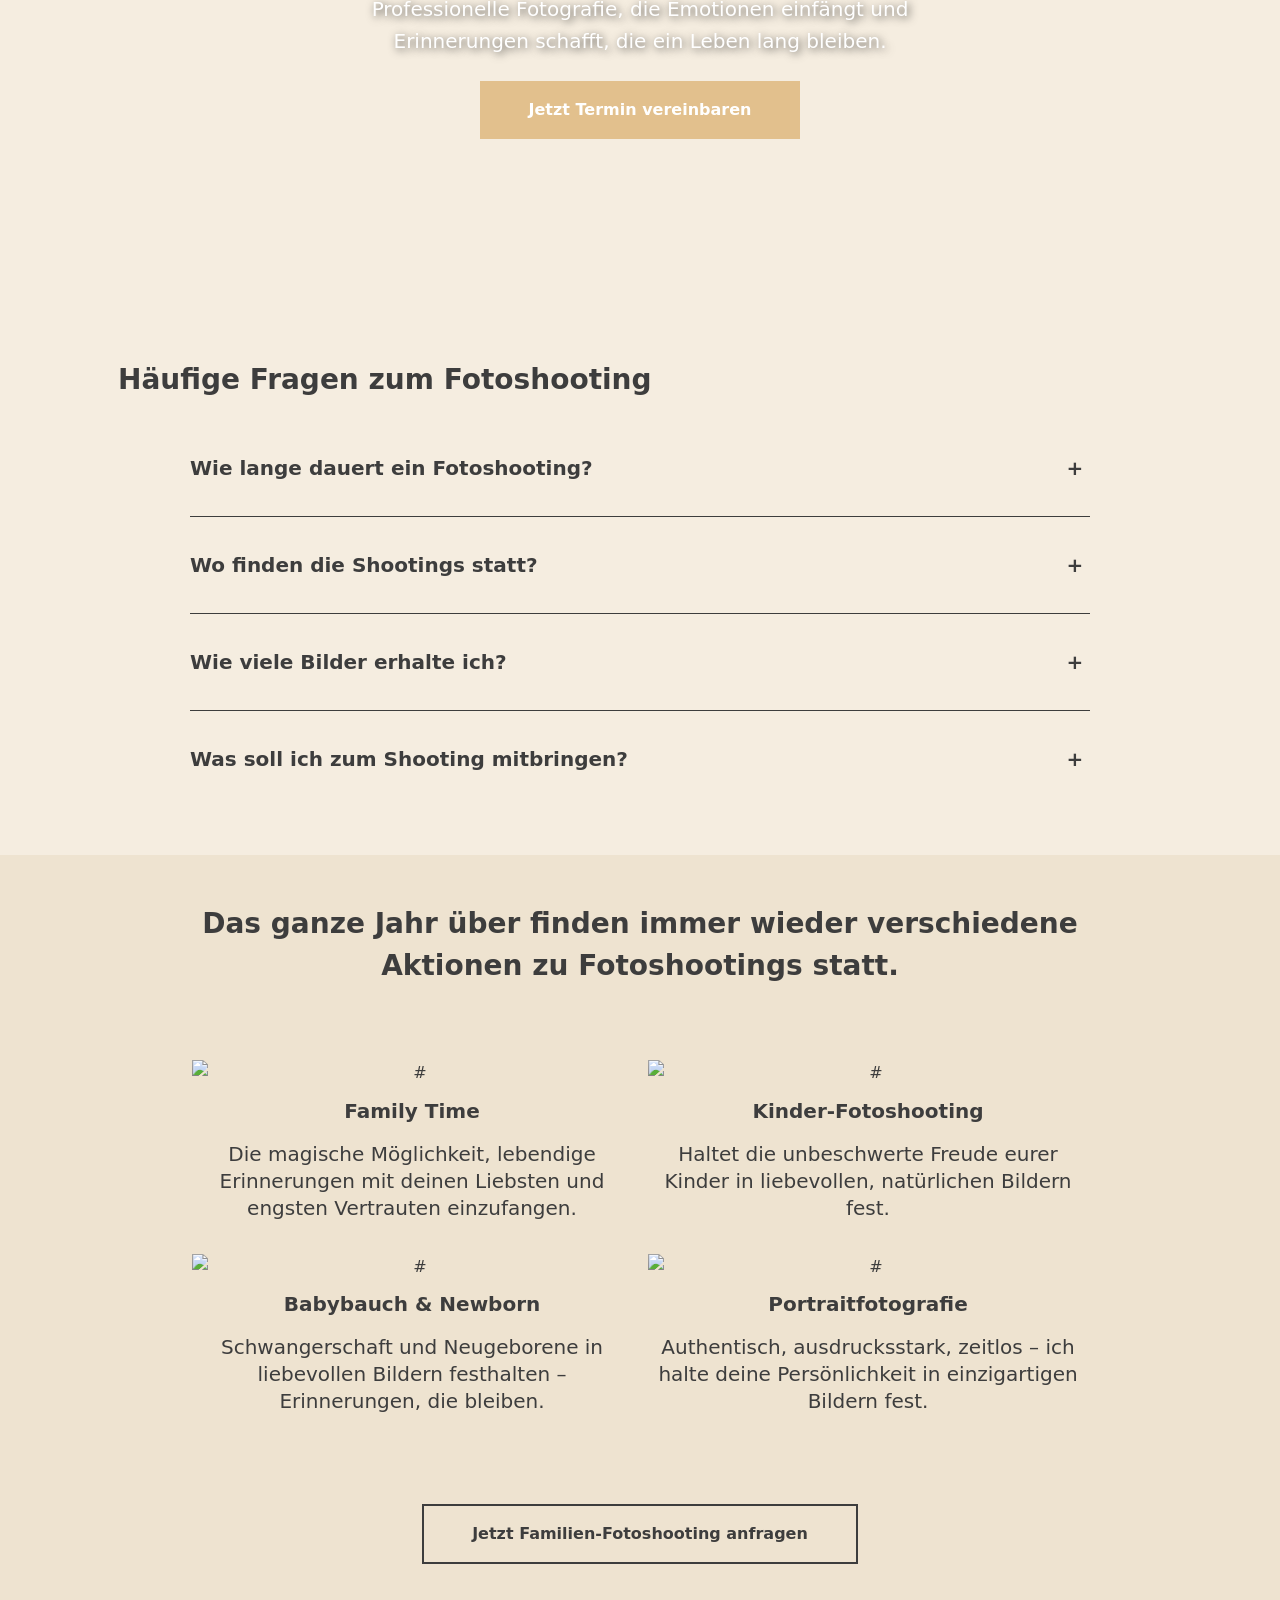
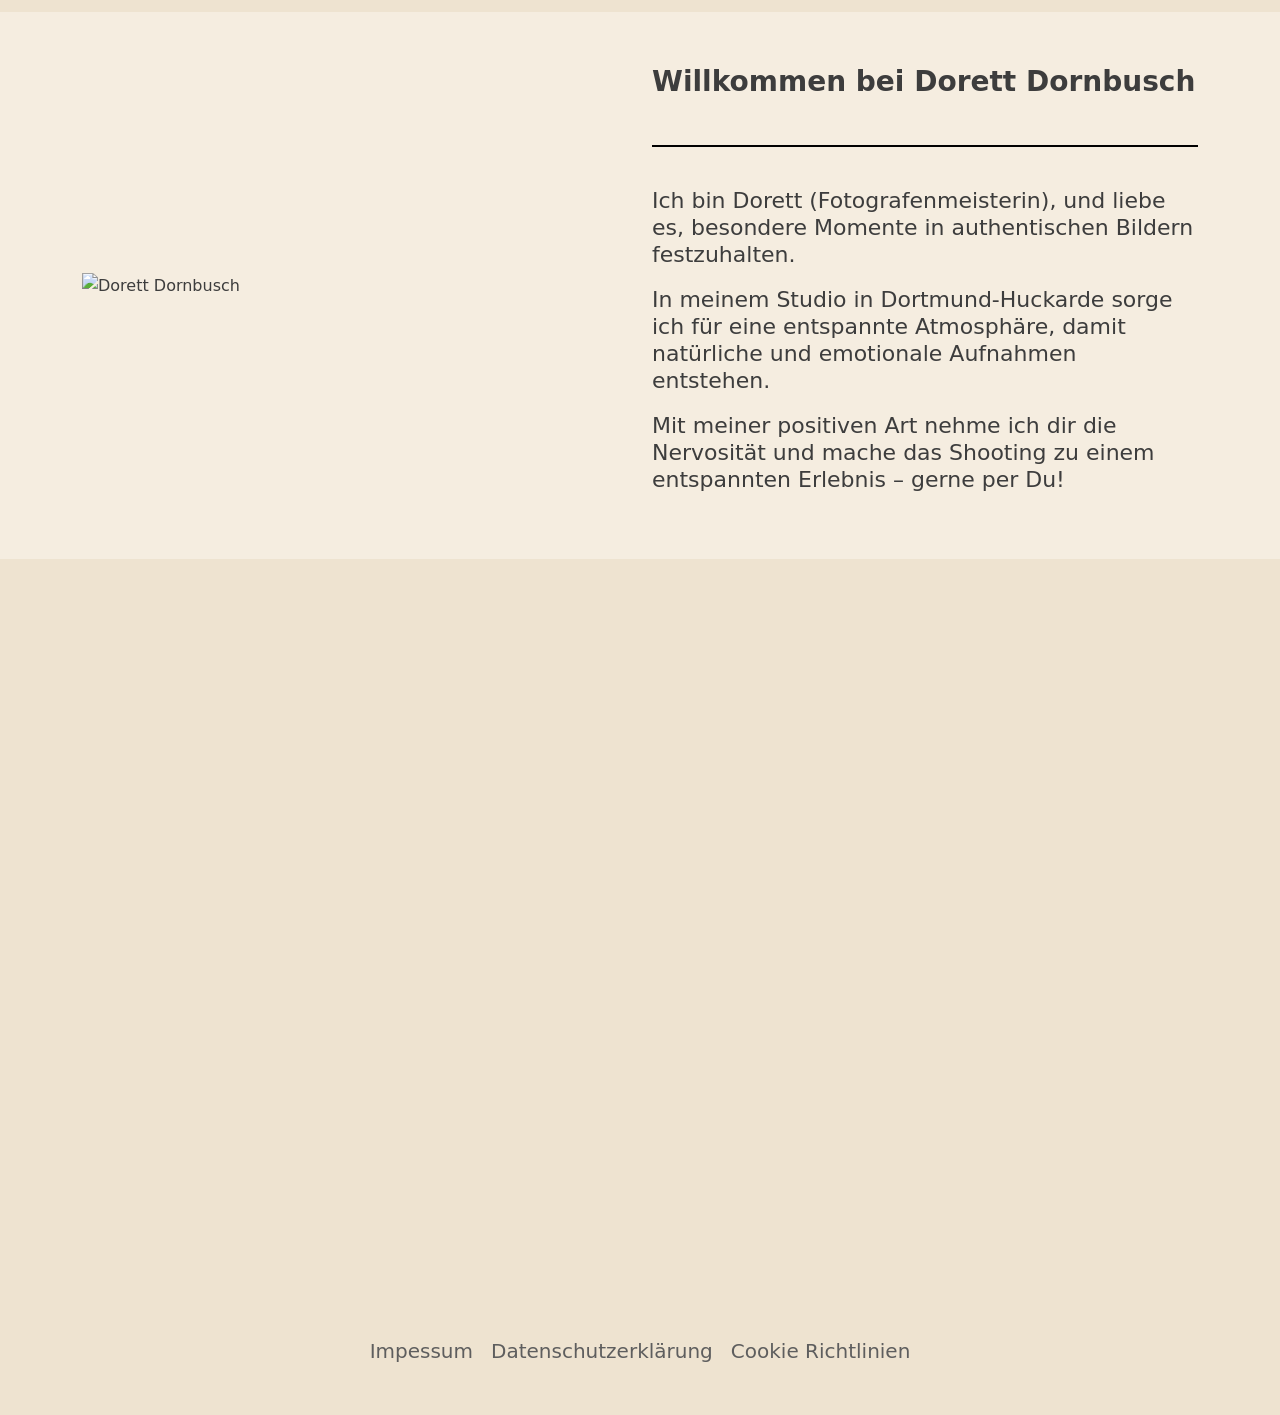
==== commit 6b0446ba: "added Footer with legacy and google-map" ====
--- a/index.html
+++ b/index.html
@@ -48,7 +48,7 @@
                         Description here Lorem ipsum dolor sit amet, oluta? Lorem ipsum dolor sit, amet consectetur adipisicing elit. Quaerat possimus explicabo, illum facere quisquam eum tempore doloribus ipsam et tempora.
                     </p>
 
-                    <button class="section1-button mt-4">Button</button>
+                    <a href="/quiz-1.html" class="section1-button mt-4">Button</a>
                 </div>
 
                 <!-- RIGHT -->
@@ -86,10 +86,10 @@
 
                     <hr class="section-2-line">
 
-                    <button class="section-2-button">
+                    <a href="/quiz-1.html" class="section-2-button">
                         Kostenloses Fotoshooting sichren
                         <img src="icons/button-line.svg" class="arrow-img" alt="">
-                    </button>
+                    </a>
                 </div>
             </div>
         </div>
@@ -118,10 +118,10 @@
                     <hr class="section-3-line">
 
                     <div class="section-3-button-wrapper">
-                        <button class="section-3-button">
+                        <a href="/quiz-1.html" class="section-3-button">
                             Hier geht's zu den Gutscheinen
                             <img src="icons/button-line.svg" class="arrow-img" alt="">
-                        </button>
+                        </a>
                     </div>
 
                 </div>
@@ -324,7 +324,7 @@
                     <h2 class="fs-3 fw-bold mb-0">Wie genau komme ich zum Fotoshooting?</h2>
                 </div>
                 <div class="col-lg-5 col-md-6 text-lg-end">
-                    <a href="#contact" class="btn btn-outline-dark px-5 py-3 fw-bold rounded-0">Deine Fotoshooting-Aktion – jetzt sichern!</a>
+                    <a href="/quiz-1.html" class="btn btn-outline-dark px-5 py-3 fw-bold rounded-0">Deine Fotoshooting-Aktion – jetzt sichern!</a>
                 </div>
             </div>
 
@@ -393,7 +393,7 @@
                 <p class="fs-5 mb-4 text-white mx-auto mw-600 text-shadow-dark">
                     Professionelle Fotografie, die Emotionen einfängt und Erinnerungen schafft, die ein Leben lang bleiben.
                 </p>
-                <a href="#contact" class="btn btn-primary px-5 py-3 fw-bold rounded-0">Jetzt Termin vereinbaren</a>
+                <a href="/quiz-1.html" class="btn btn-primary px-5 py-3 fw-bold rounded-0">Jetzt Termin vereinbaren</a>
             </div>
         </div>
     </section>
@@ -484,7 +484,7 @@
             </div>
         </article>
         <div class="section11- button-wrapper d-flex justify-content-center section11-button-wrapper">
-            <a href="#contact" class="btn btn-outline-dark px-5 py-3 fw-bold rounded-0">
+            <a href="/quiz-1.html" class="btn btn-outline-dark px-5 py-3 fw-bold rounded-0">
                 Jetzt Familien-Fotoshooting anfragen
             </a>
         </div>
@@ -528,6 +528,19 @@
         </div>
     </section>
 
+    <!-- SECTION 13  map with links-->
+
+    <section class="section-13 py-5">
+        <div class="block-google-map">
+            <iframe class="google-map" src="https://www.google.com/maps/embed?pb=!1m18!1m12!1m3!1d2428.233173836531!2d13.402032377110048!3d52.51111913688651!2m3!1f0!2f0!3f0!3m2!1i1024!2i768!4f13.1!3m3!1m2!1s0x47a84e27dade5561%3A0x2454d91ffab308fa!2sWallstra%C3%9Fe%209-13%2C%2010179%20Berlin!5e0!3m2!1sru!2sde!4v1746625321303!5m2!1sru!2sde" title="our location"></iframe>
+        </div>
+        <div class="legal-privacy">
+            <a href="#">Impessum</a>
+            <a href="#">Datenschutzerklärung</a>
+            <a href="#">Cookie Richtlinien</a>
+        </div>
+    </section>
+
 
     <script src="https://cdn.jsdelivr.net/npm/bootstrap@5.3.3/dist/js/bootstrap.bundle.min.js"></script>
     <script src="https://cdn.jsdelivr.net/npm/swiper@11/swiper-bundle.min.js"></script>
--- a/styles/styles.css
+++ b/styles/styles.css
@@ -46,6 +46,8 @@
     font-weight: 700;
     cursor: pointer;
     transition: 0.3s;
+    text-align: center;
+    text-decoration: none;
 }
 
 .section1-button:hover {
@@ -114,6 +116,8 @@
     display: inline-flex;
     align-items: center;
     gap: 12px;
+    text-decoration: none;
+    color: #000;
 }
 
 .arrow-img {
@@ -164,6 +168,8 @@
     align-items: center;
     gap: 12px;
     cursor: pointer;
+    text-decoration: none;
+    color: #000;
 }
 
 .section-3-button:hover .arrow-img {
@@ -206,15 +212,15 @@
     margin: 0 auto;
     text-align: center;
     max-width: 900px;
-
 }
 
 
 .section11-articles {
     display: flex;
     gap: 16px;
-    flex-wrap: wrap;
+    flex-wrap: nowrap;
     justify-content: center;
+    padding: 0 20px;
 }
 
 .section11-article {
@@ -317,8 +323,47 @@
     margin-bottom: 18px;
 }
 
-
-@media(max-width:1531px) {
+/* section-13 */
+
+.section-13 {
+    background-color: var(--second-hintergrund-color);
+    /* background-color: #f7f7f7; */
+}
+
+.block-google-map {
+    display: flex;
+    align-items: center;
+    justify-content: center;
+}
+
+.google-map {
+    width: 100%;
+    max-width: 70%;
+    height: 100vh;
+    max-height: 680px;
+    border-radius: 16px;
+}
+
+.legal-privacy {
+    display: flex;
+    align-items: center;
+    justify-content: center;
+    gap: 18px;
+    margin-top: 3rem;
+}
+
+.legal-privacy a {
+    text-decoration: none;
+    font-size: 20px;
+    color: #5e5e5e;
+    transition: 0.3s ease-in-out;
+}
+
+.legal-privacy a:hover {
+    transform: translateY(-3px);
+}
+
+@media(max-width:1670px) {
     .section11-article:nth-child(2) {
         margin-top: 0;
     }
@@ -331,6 +376,9 @@
         margin-top: 0;
     }
 
+    .section11-articles {
+        flex-wrap: wrap;
+    }
 
     .section11-article {
         max-width: 440px;
@@ -485,6 +533,10 @@
     .section-12-image {
         margin-bottom: 40px;
     }
+
+    .google-map {
+        max-height: 400px;
+    }
 }
 
 @media (max-width: 895px) {
@@ -551,11 +603,22 @@
     .section-12-text {
         font-size: 18px;
     }
+
+    .legal-privacy a {
+        font-size: 18px;
+    }
 }
 
 @media (max-width: 574px) {
     .section11-title {
         font-size: 25px;
+    }
+}
+
+@media (max-width: 502px) {
+    .legal-privacy {
+        flex-wrap: wrap;
+        padding: 0 12px;
     }
 }
 
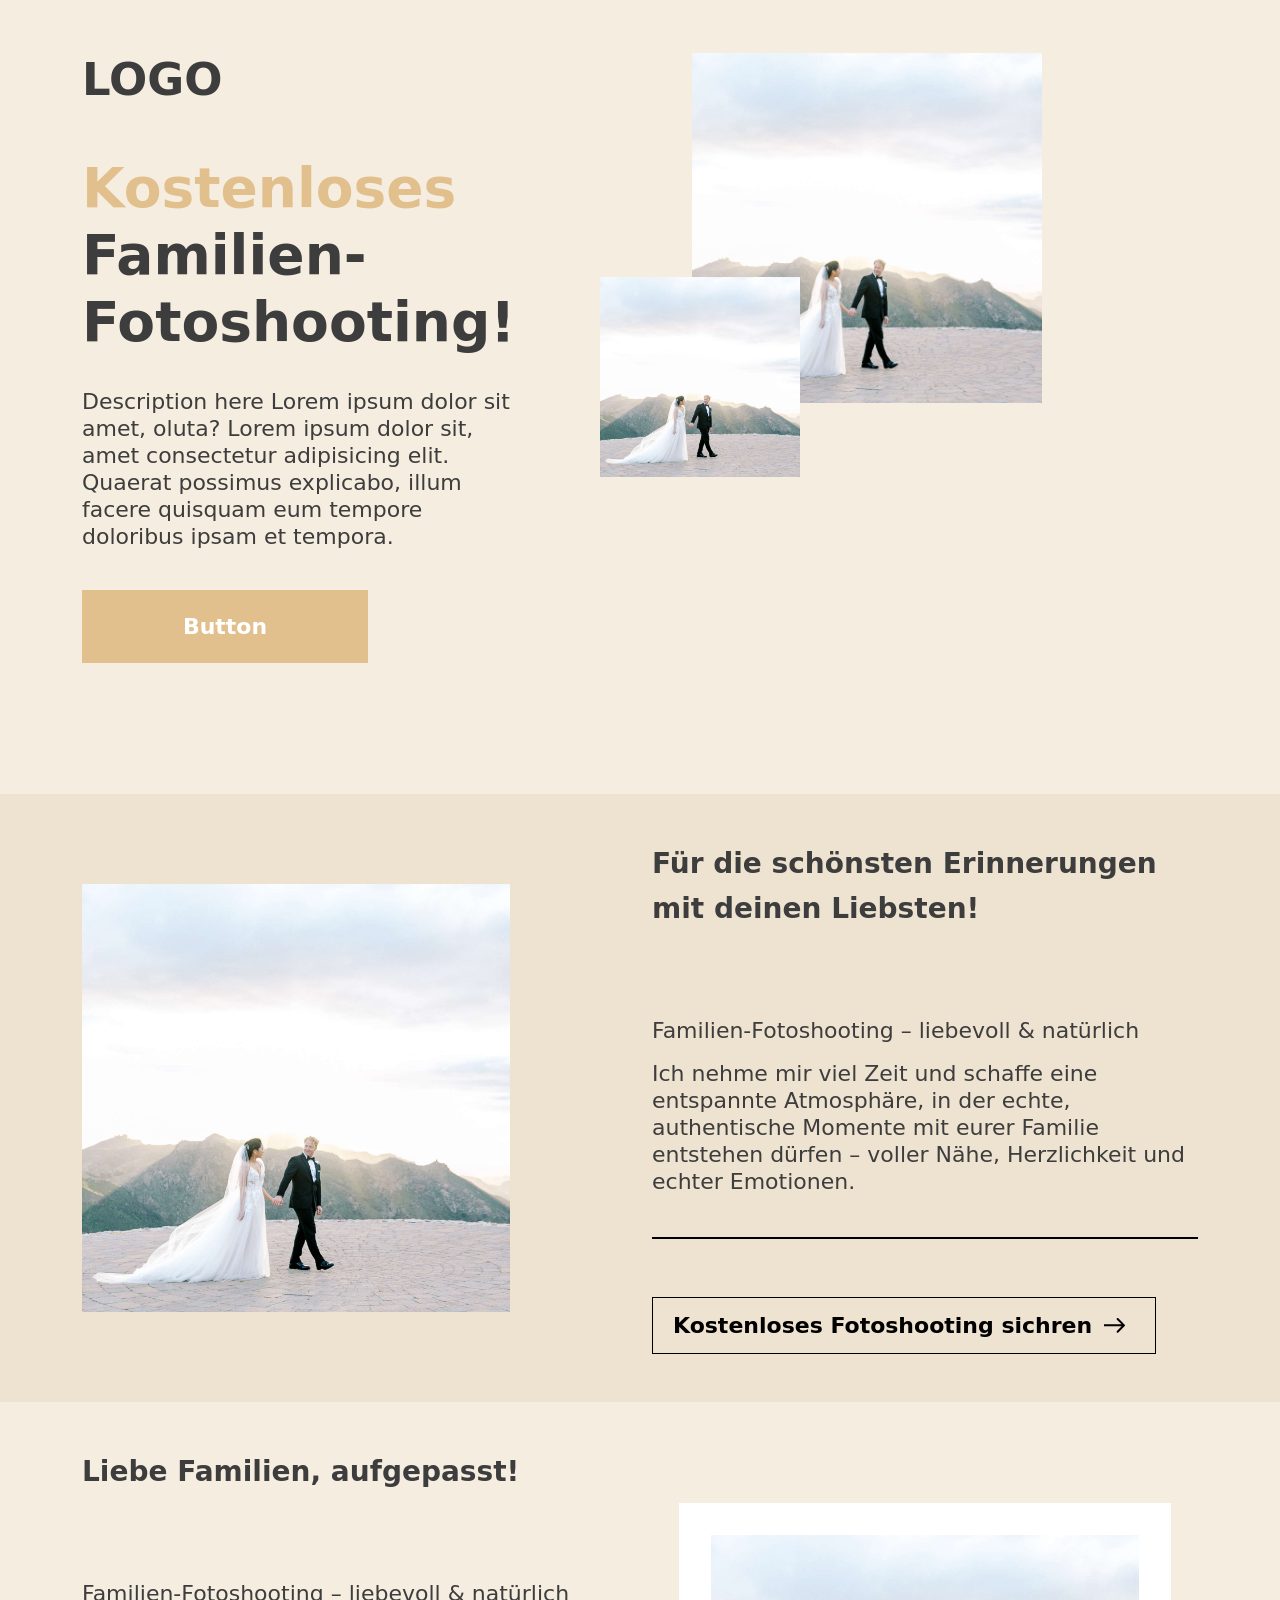
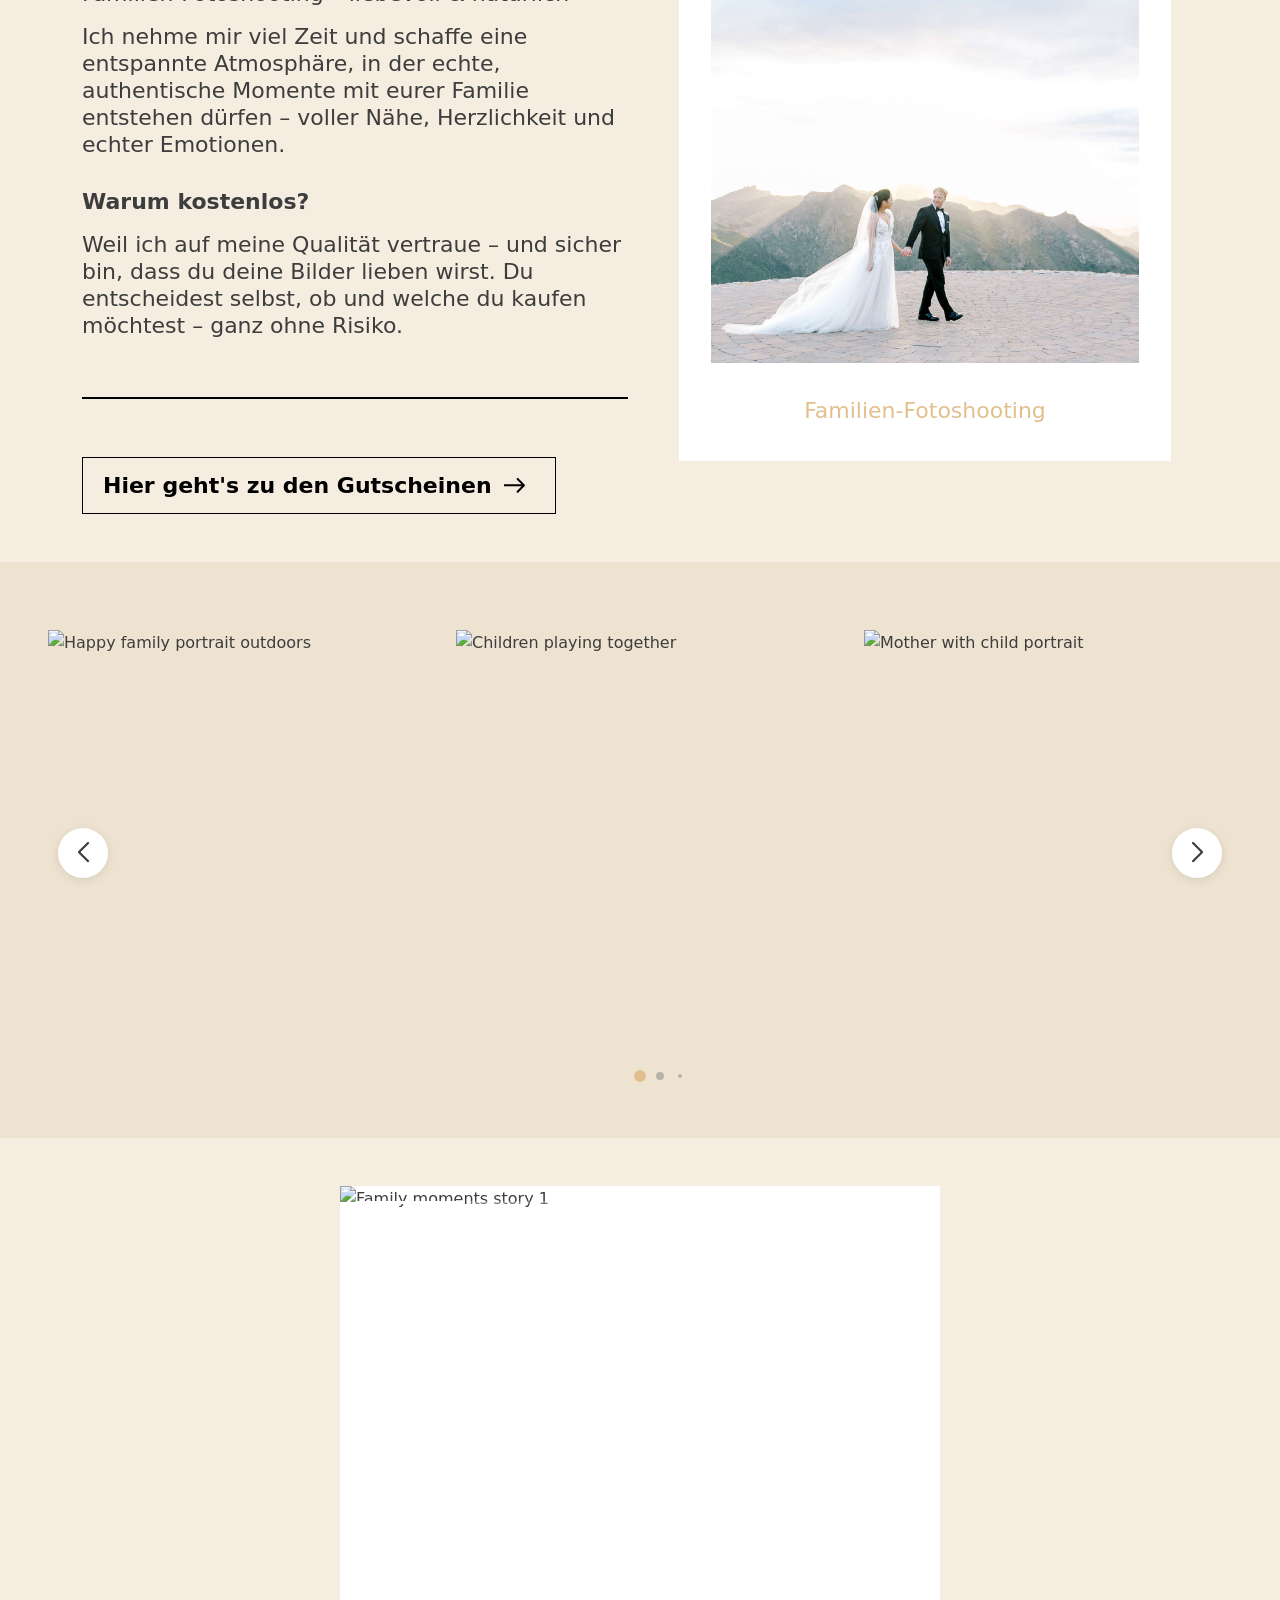
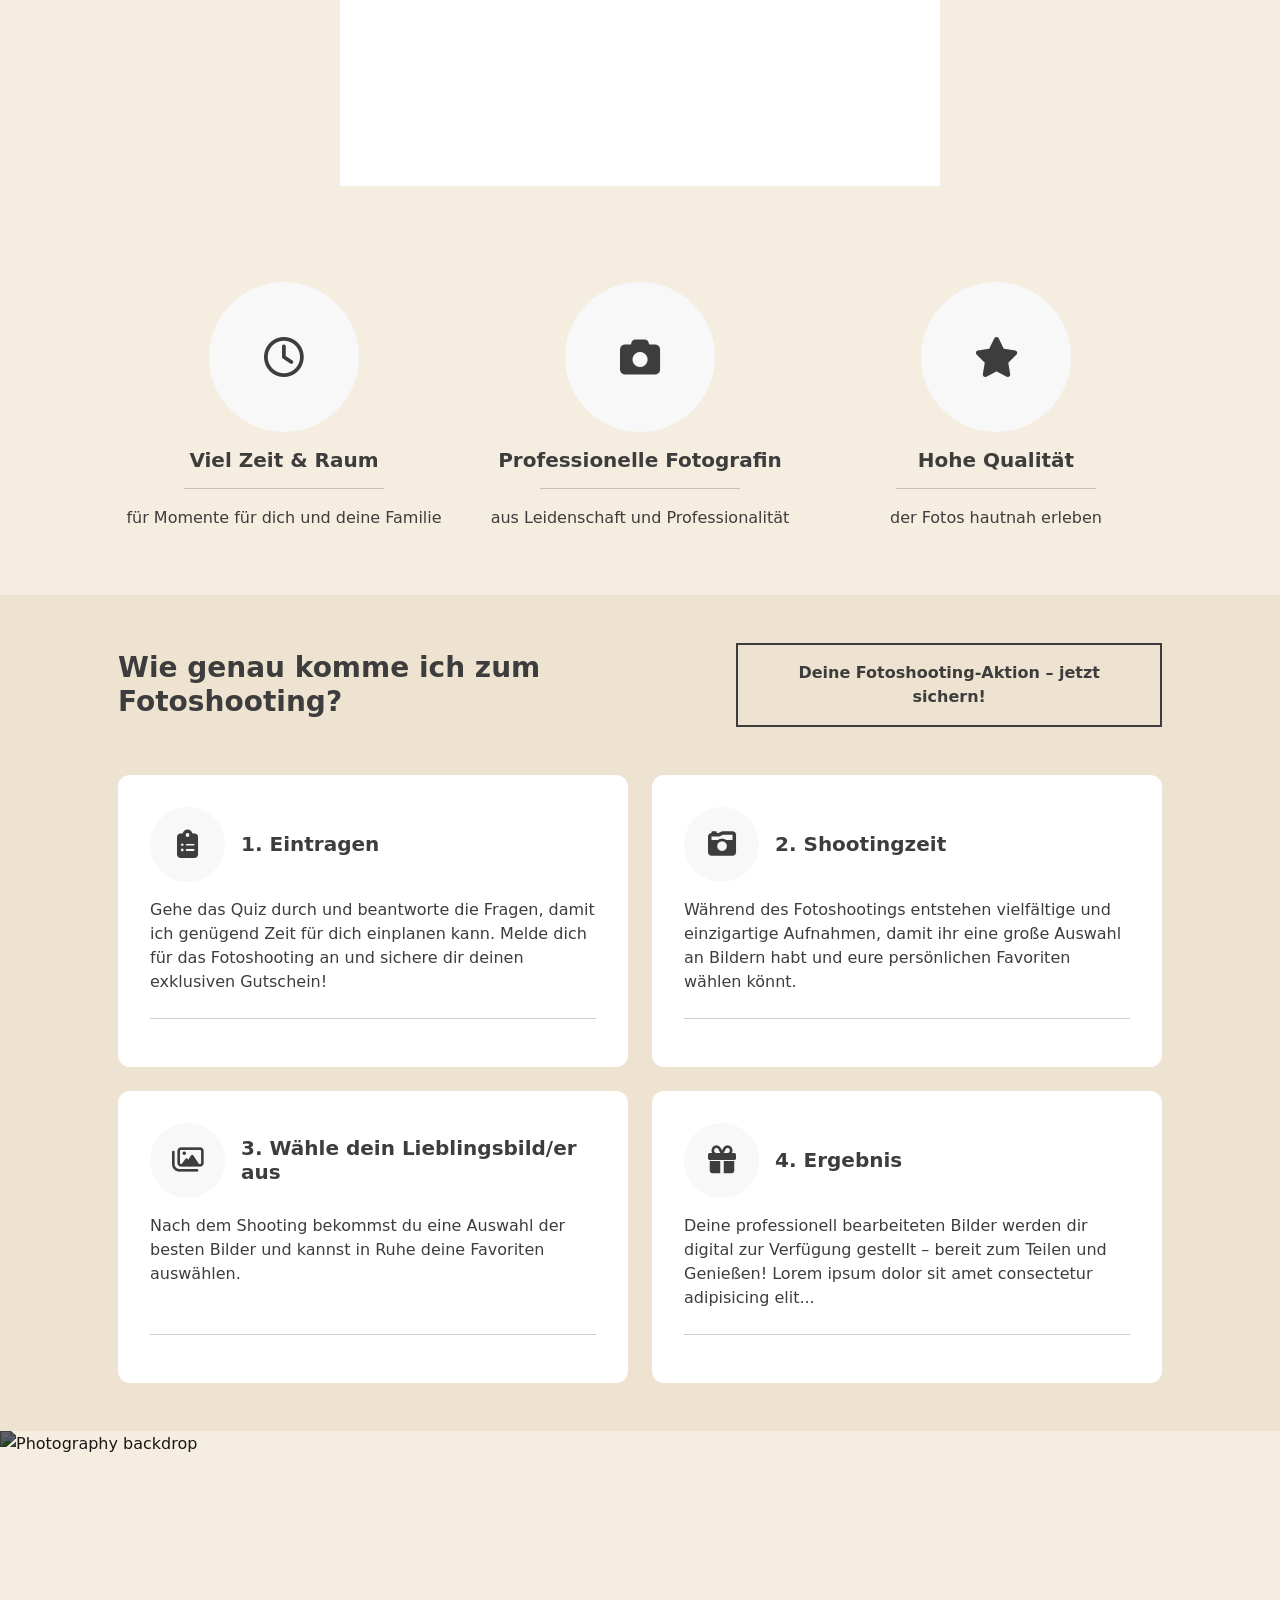
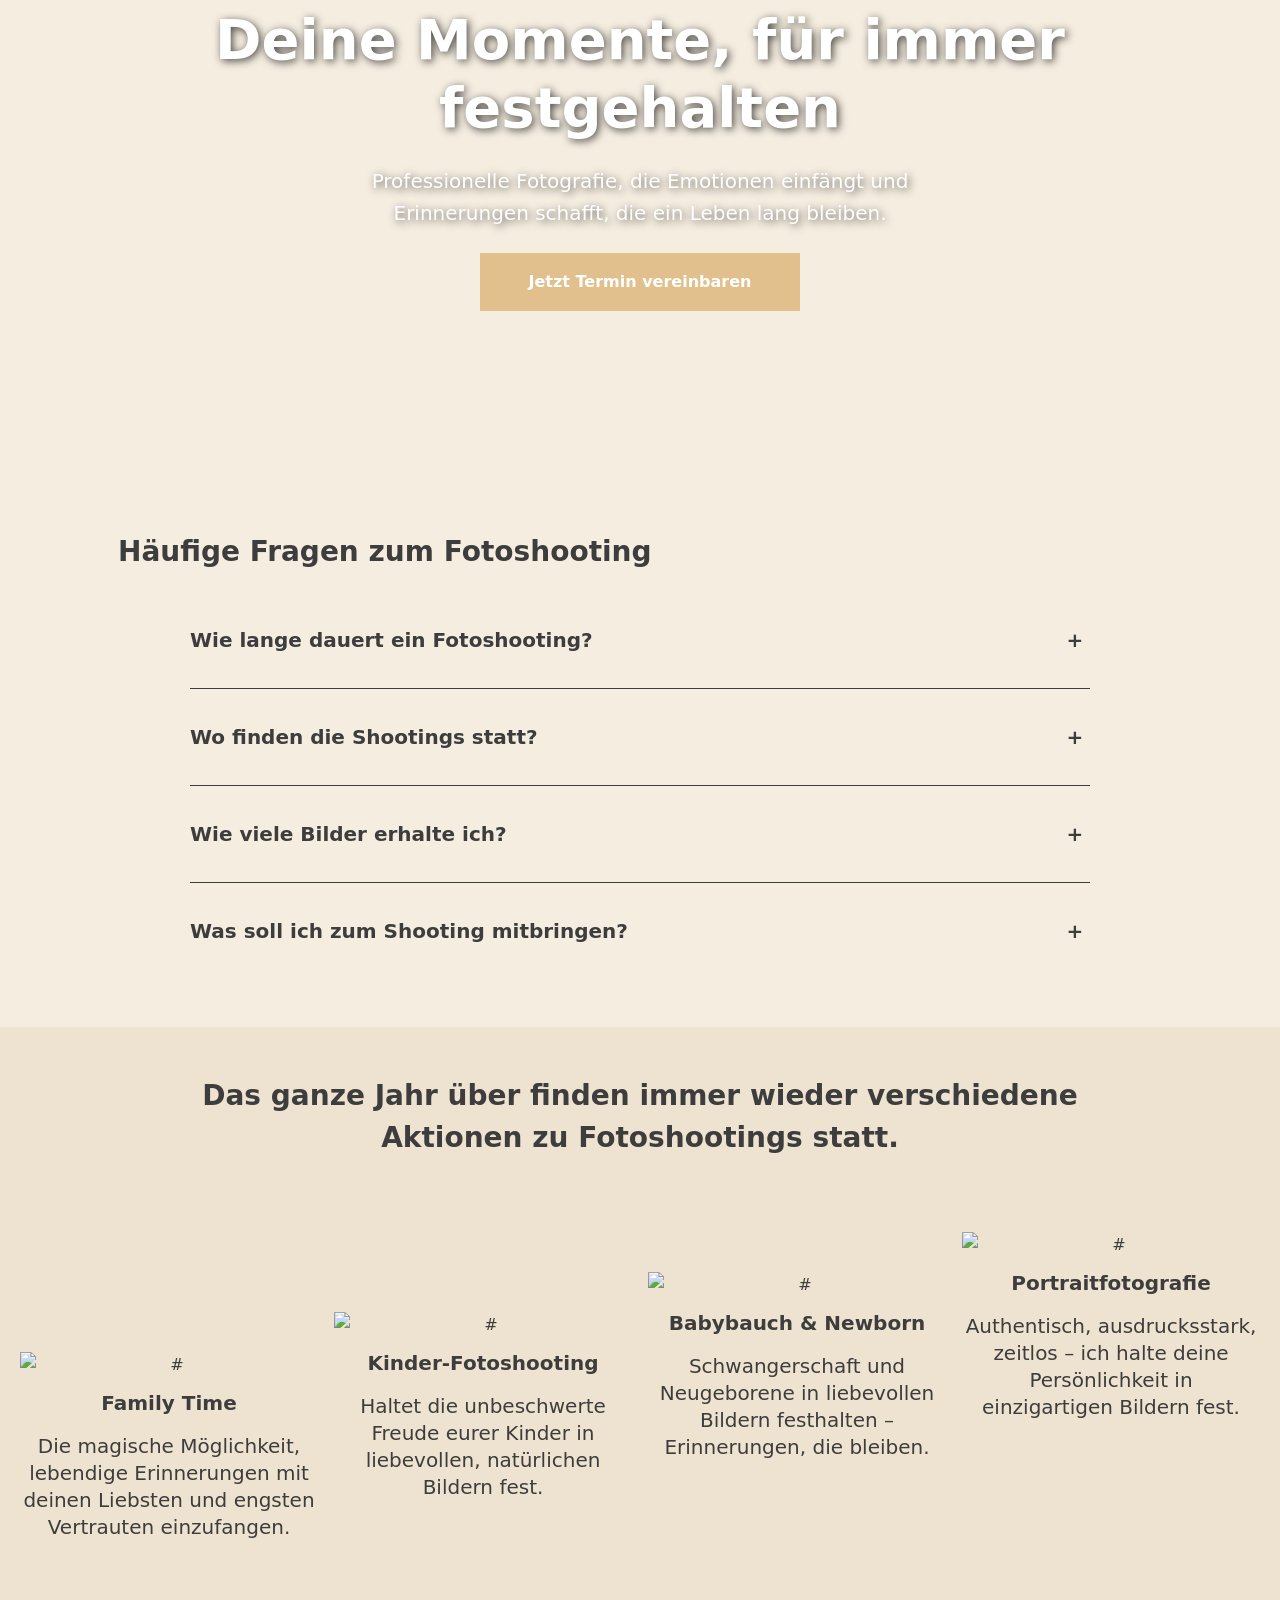
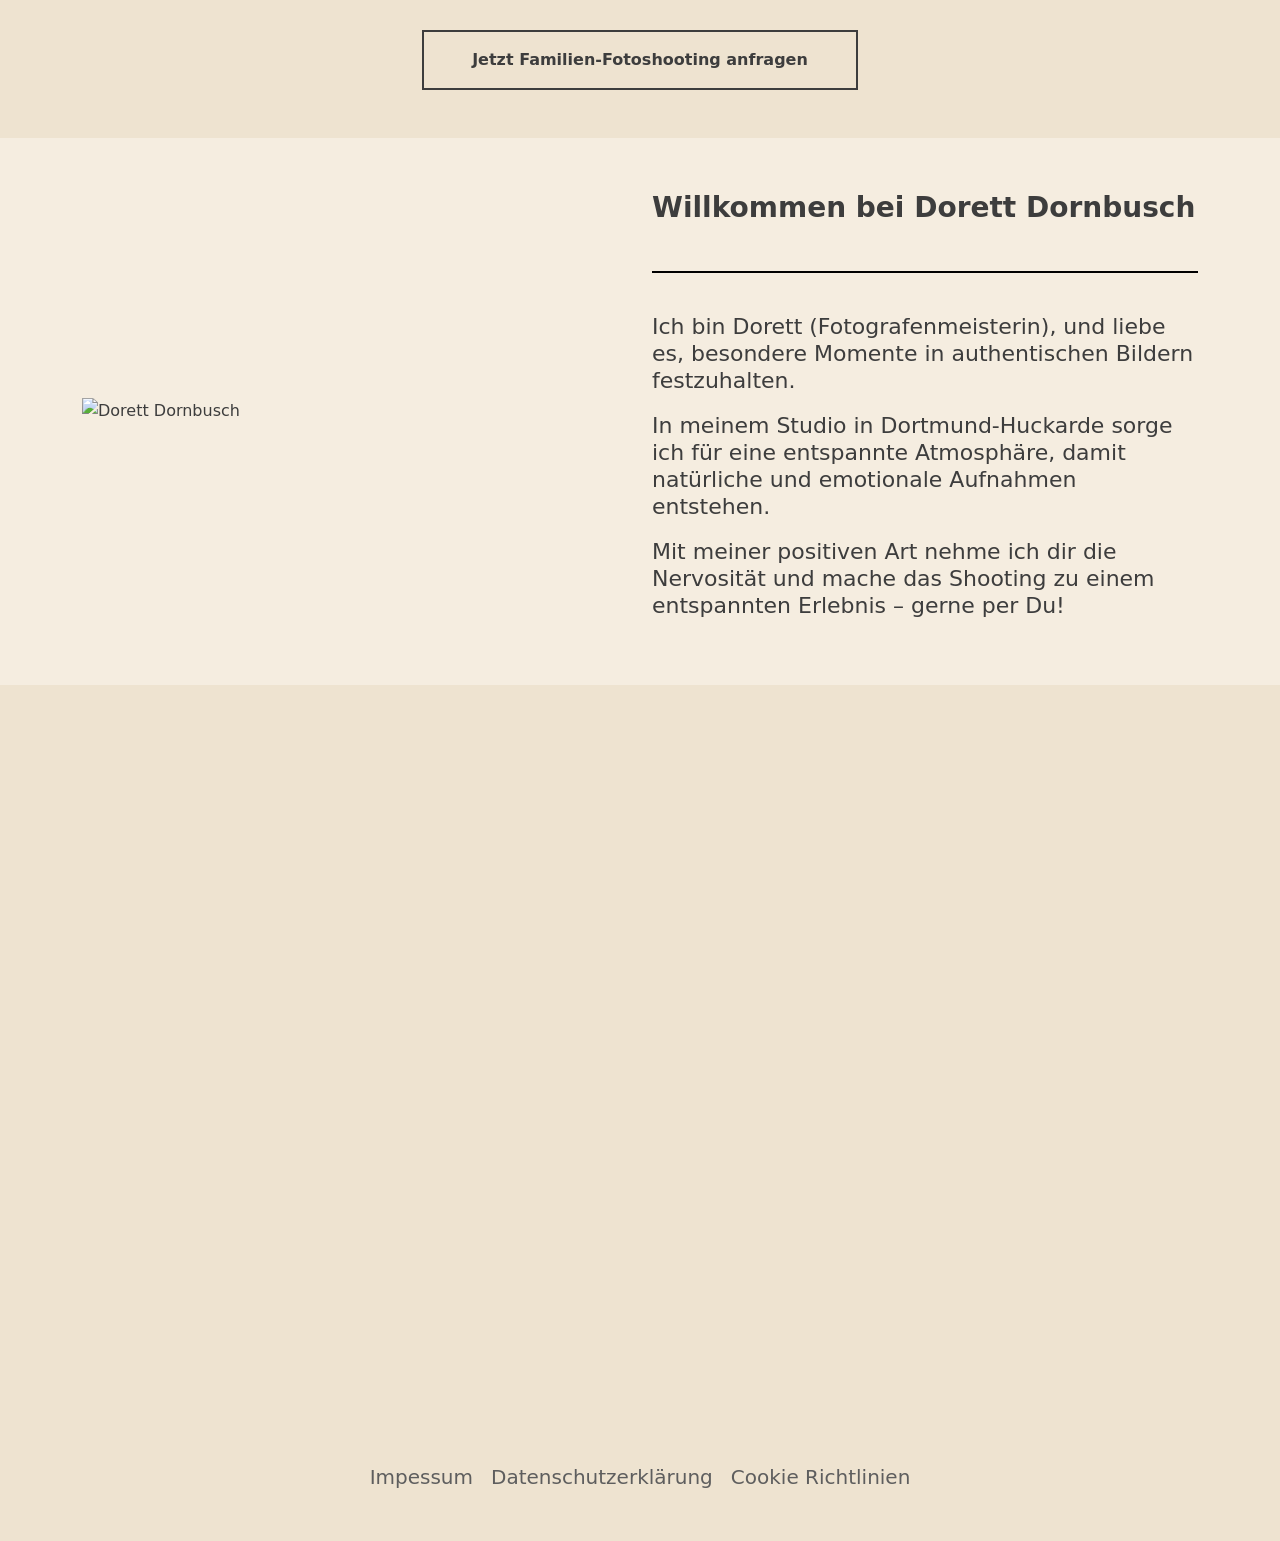
==== commit e8eec673: "Adjusted icon" ====
--- a/index.html
+++ b/index.html
@@ -315,64 +315,108 @@
 
     <!-- SECTION #8: PROCESS STEPS (2x2 GRID)-->
 
-    <section class="py-5 bg-brand-secondary">
+    <section class="py-5 bg-brand-secondary steps-section">
         <div class="container px-3 px-lg-5">
 
-            <!-- Heading and CTA Button in one row -->
+            <!-- Heading -->
             <div class="row align-items-center g-3 mb-5">
                 <div class="col-lg-7 col-md-6">
-                    <h2 class="fs-3 fw-bold mb-0">Wie genau komme ich zum Fotoshooting?</h2>
+                    <h2 class="fs-3 fw-bold mb-0">
+                        Wie genau komme ich zum Fotoshooting?
+                    </h2>
                 </div>
                 <div class="col-lg-5 col-md-6 text-lg-end">
-                    <a href="/quiz-1.html" class="btn btn-outline-dark px-5 py-3 fw-bold rounded-0">Deine Fotoshooting-Aktion – jetzt sichern!</a>
-                </div>
-            </div>
-
-            <!-- Steps Grid - 2x2 -->
-            <div class="row g-4">
-                <!-- Step 1 -->
+                    <a href="/quiz-1.html" class="btn btn-outline-dark px-5 py-3 fw-bold rounded-0">
+                        Deine Fotoshooting-Aktion – jetzt sichern!
+                    </a>
+                </div>
+            </div>
+
+            <!-- Steps -->
+            <div class="row g-4 align-items-stretch">
+
+                <!-- Step -->
                 <div class="col-lg-6 col-md-6">
-                    <div class="icon-circle-md mb-3 bg-brand-light-gray">
-                        <i class="fa-solid fa-clipboard-list fs-3"></i>
-                    </div>
-                    <h3 class="h5 fw-bold mb-3">1. Eintragen</h3>
-                    <p class="fs-6 mb-3">Gehe das Quiz durch und beantworte die Fragen, damit ich genügend Zeit für dich einplanen kann. Melde dich für das Fotoshooting an und sichere dir deinen exklusiven Gutschein!</p>
-                    <hr class="border-line">
-                </div>
-
-                <!-- Step 2 -->
+                    <div class="step-card h-100">
+                        <div class="step-header">
+                            <div class="icon-circle-md bg-brand-light-gray">
+                                <i class="fa-solid fa-clipboard-list fs-3"></i>
+                            </div>
+                            <h3 class="h5 fw-bold mb-0">1. Eintragen</h3>
+                        </div>
+
+                        <p class="step-text">
+                            Gehe das Quiz durch und beantworte die Fragen, damit ich
+                            genügend Zeit für dich einplanen kann. Melde dich für das
+                            Fotoshooting an und sichere dir deinen exklusiven Gutschein!
+                        </p>
+
+                        <hr class="border-line mt-auto">
+                    </div>
+                </div>
+
+                <!-- Step -->
                 <div class="col-lg-6 col-md-6">
-                    <div class="icon-circle-md mb-3 bg-brand-light-gray">
-                        <i class="fa-solid fa-camera-retro fs-3"></i>
-                    </div>
-                    <h3 class="h5 fw-bold mb-3">2. Shootingzeit</h3>
-                    <p class="fs-6 mb-3">Wir treffen uns zum Fotoshooting und nehmen uns Zeit für entspannte und authentische Momente. Ich sorge für eine lockere Atmosphäre, in der du dich wohlfühlst.</p>
-                    <hr class="border-line">
-                </div>
-
-                <!-- Step 3 -->
+                    <div class="step-card h-100">
+                        <div class="step-header">
+                            <div class="icon-circle-md bg-brand-light-gray">
+                                <i class="fa-solid fa-camera-retro fs-3"></i>
+                            </div>
+                            <h3 class="h5 fw-bold mb-0">2. Shootingzeit</h3>
+                        </div>
+
+                        <p class="step-text">
+                            Während des Fotoshootings entstehen vielfältige und einzigartige Aufnahmen, damit ihr eine große Auswahl an Bildern habt und eure persönlichen Favoriten wählen könnt.
+                        </p>
+
+                        <hr class="border-line mt-auto">
+                    </div>
+                </div>
+
+                <!-- Step -->
                 <div class="col-lg-6 col-md-6">
-                    <div class="icon-circle-md mb-3 bg-brand-light-gray">
-                        <i class="fa-regular fa-images fs-3"></i>
-                    </div>
-                    <h3 class="h5 fw-bold mb-3">3. Wähle dein Lieblingsbild/er aus</h3>
-                    <p class="fs-6 mb-3">Nach dem Shooting bekommst du eine Auswahl der besten Bilder und kannst in Ruhe deine Favoriten auswählen.</p>
-                    <hr class="border-line">
-                </div>
-
-                <!-- Step 4 -->
+                    <div class="step-card h-100">
+                        <div class="step-header">
+                            <div class="icon-circle-md bg-brand-light-gray">
+                                <i class="fa-regular fa-images fs-3"></i>
+                            </div>
+                            <h3 class="h5 fw-bold mb-0">
+                                3. Wähle dein Lieblingsbild/er aus
+                            </h3>
+                        </div>
+
+                        <p class="step-text">
+                            Nach dem Shooting bekommst du eine Auswahl der besten
+                            Bilder und kannst in Ruhe deine Favoriten auswählen.
+                        </p>
+
+                        <hr class="border-line mt-auto">
+                    </div>
+                </div>
+
+                <!-- Step -->
                 <div class="col-lg-6 col-md-6">
-                    <div class="icon-circle-md mb-3 bg-brand-light-gray">
-                        <i class="fa-solid fa-gift fs-3"></i>
-                    </div>
-                    <h3 class="h5 fw-bold mb-3">4. Ergebnis</h3>
-                    <p class="fs-6 mb-3">Deine professionell bearbeiteten Bilder werden dir digital zur Verfügung gestellt – bereit zum Teilen und Genießen!</p>
-                    <hr class="border-line">
-                </div>
-            </div>
-        </div>
-    </section>
-
+                    <div class="step-card h-100">
+                        <div class="step-header">
+                            <div class="icon-circle-md bg-brand-light-gray">
+                                <i class="fa-solid fa-gift fs-3"></i>
+                            </div>
+                            <h3 class="h5 fw-bold mb-0">4. Ergebnis</h3>
+                        </div>
+
+                        <p class="step-text">
+                            Deine professionell bearbeiteten Bilder werden dir digital
+                            zur Verfügung gestellt – bereit zum Teilen und Genießen!
+                            Lorem ipsum dolor sit amet consectetur adipisicing elit...
+                        </p>
+
+                        <hr class="border-line mt-auto">
+                    </div>
+                </div>
+
+            </div>
+        </div>
+    </section>
     <!-- SECTION #9: CREATIVE SHOWCASE-->
 
     <section class="creative-showcase-section">
--- a/styles/styles.css
+++ b/styles/styles.css
@@ -16,6 +16,7 @@
     font-size: 45px;
     font-weight: 700;
     color: var(--schrift-color);
+    text-decoration: none;
 }
 
 .hero-title {
@@ -118,6 +119,8 @@
     gap: 12px;
     text-decoration: none;
     color: #000;
+    border: 1px solid;
+    padding: 10px 30px 10px 20px;
 }
 
 .arrow-img {
@@ -170,6 +173,8 @@
     cursor: pointer;
     text-decoration: none;
     color: #000;
+    border: 1px solid;
+    padding: 10px 30px 10px 20px;
 }
 
 .section-3-button:hover .arrow-img {
@@ -198,6 +203,47 @@
     color: var(--button-color);
 }
 
+/* CARD */
+.step-card {
+    display: flex;
+    flex-direction: column;
+    padding: 32px;
+    background-color: #fff;
+    border-radius: 12px;
+    height: 100%;
+}
+
+/* HEADER: icon + title */
+.step-header {
+    display: flex;
+    align-items: center;
+    gap: 16px;
+    margin-bottom: 16px;
+}
+
+/* ICON */
+.icon-circle-md {
+    width: 56px;
+    height: 56px;
+    border-radius: 50%;
+    display: flex;
+    align-items: center;
+    justify-content: center;
+    flex-shrink: 0;
+}
+
+/* TEXT */
+.step-text {
+    font-size: 16px;
+    line-height: 24px;
+    margin-bottom: 24px;
+}
+
+/* LINE always bottom */
+.step-card hr {
+    margin-top: auto;
+}
+
 .section11 {
     background-color: var(--second-hintergrund-color);
     display: flex;
@@ -218,16 +264,16 @@
 .section11-articles {
     display: flex;
     gap: 16px;
-    flex-wrap: nowrap;
     justify-content: center;
     padding: 0 20px;
 }
 
+/* карточка */
 .section11-article {
     display: flex;
     flex-direction: column;
     width: 100%;
-    max-width: 500px;
+    max-width: 420px;
     transition: 0.3s ease;
 }
 
@@ -236,19 +282,19 @@
     border-radius: 10px;
 }
 
+.section11-article:nth-child(4) {
+    margin-top: 0;
+}
+
+.section11-article:nth-child(3) {
+    margin-top: 40px;
+}
+
+.section11-article:nth-child(2) {
+    margin-top: 80px;
+}
+
 .section11-article:nth-child(1) {
-    margin-top: 0;
-}
-
-.section11-article:nth-child(2) {
-    margin-top: 40px;
-}
-
-.section11-article:nth-child(3) {
-    margin-top: 80px;
-}
-
-.section11-article:nth-child(4) {
     margin-top: 120px;
 }
 
@@ -327,7 +373,6 @@
 
 .section-13 {
     background-color: var(--second-hintergrund-color);
-    /* background-color: #f7f7f7; */
 }
 
 .block-google-map {
@@ -361,6 +406,7 @@
 
 .legal-privacy a:hover {
     transform: translateY(-3px);
+    text-decoration: underline;
 }
 
 @media(max-width:1670px) {
@@ -447,6 +493,67 @@
     }
 }
 
+@media (min-width: 1200px) {
+    .section11-articles {
+        flex-wrap: nowrap;
+    }
+
+    .section11-article:nth-child(1) {
+        margin-top: 120px;
+    }
+
+    .section11-article:nth-child(2) {
+        margin-top: 80px;
+    }
+
+    .section11-article:nth-child(3) {
+        margin-top: 40px;
+    }
+
+    .section11-article:nth-child(4) {
+        margin-top: 0;
+    }
+}
+
+@media (max-width: 1199px) {
+    .section11-articles {
+        flex-wrap: wrap;
+    }
+
+    .section11-article {
+        margin-top: 0 !important;
+    }
+}
+
+@media (max-width: 767px) {
+    .section11 {
+        gap: 40px;
+    }
+
+    .section11-title {
+        font-size: 26px;
+        line-height: 32px;
+        padding: 0 20px;
+    }
+
+    .section11-articles {
+        gap: 32px;
+    }
+
+    .section11-article {
+        max-width: 100%;
+        margin-top: 0 !important;
+        align-items: center;
+        text-align: center;
+    }
+
+    .section11-description,
+    .section11-untertitle {
+        font-size: 18px;
+        line-height: 24px;
+    }
+}
+
 @media(max-width:991px) {
     .hero-title {
         font-size: 50px;
@@ -539,16 +646,13 @@
     }
 }
 
-@media (max-width: 895px) {
-    .section11-articles {
-        gap: 30px;
-    }
+/* @media (max-width: 895px) {
 
     .section11-article img {
         max-width: 440px;
         border-radius: 10px;
     }
-}
+} */
 
 @media (max-width: 768px) {
     .hero-title {
@@ -716,10 +820,6 @@
         font-size: 18px;
     }
 
-    .section11-articles {
-        padding: 0 20px;
-    }
-
     .section11-button-wrapper {
         max-width: 300px;
         margin: 0 auto;
